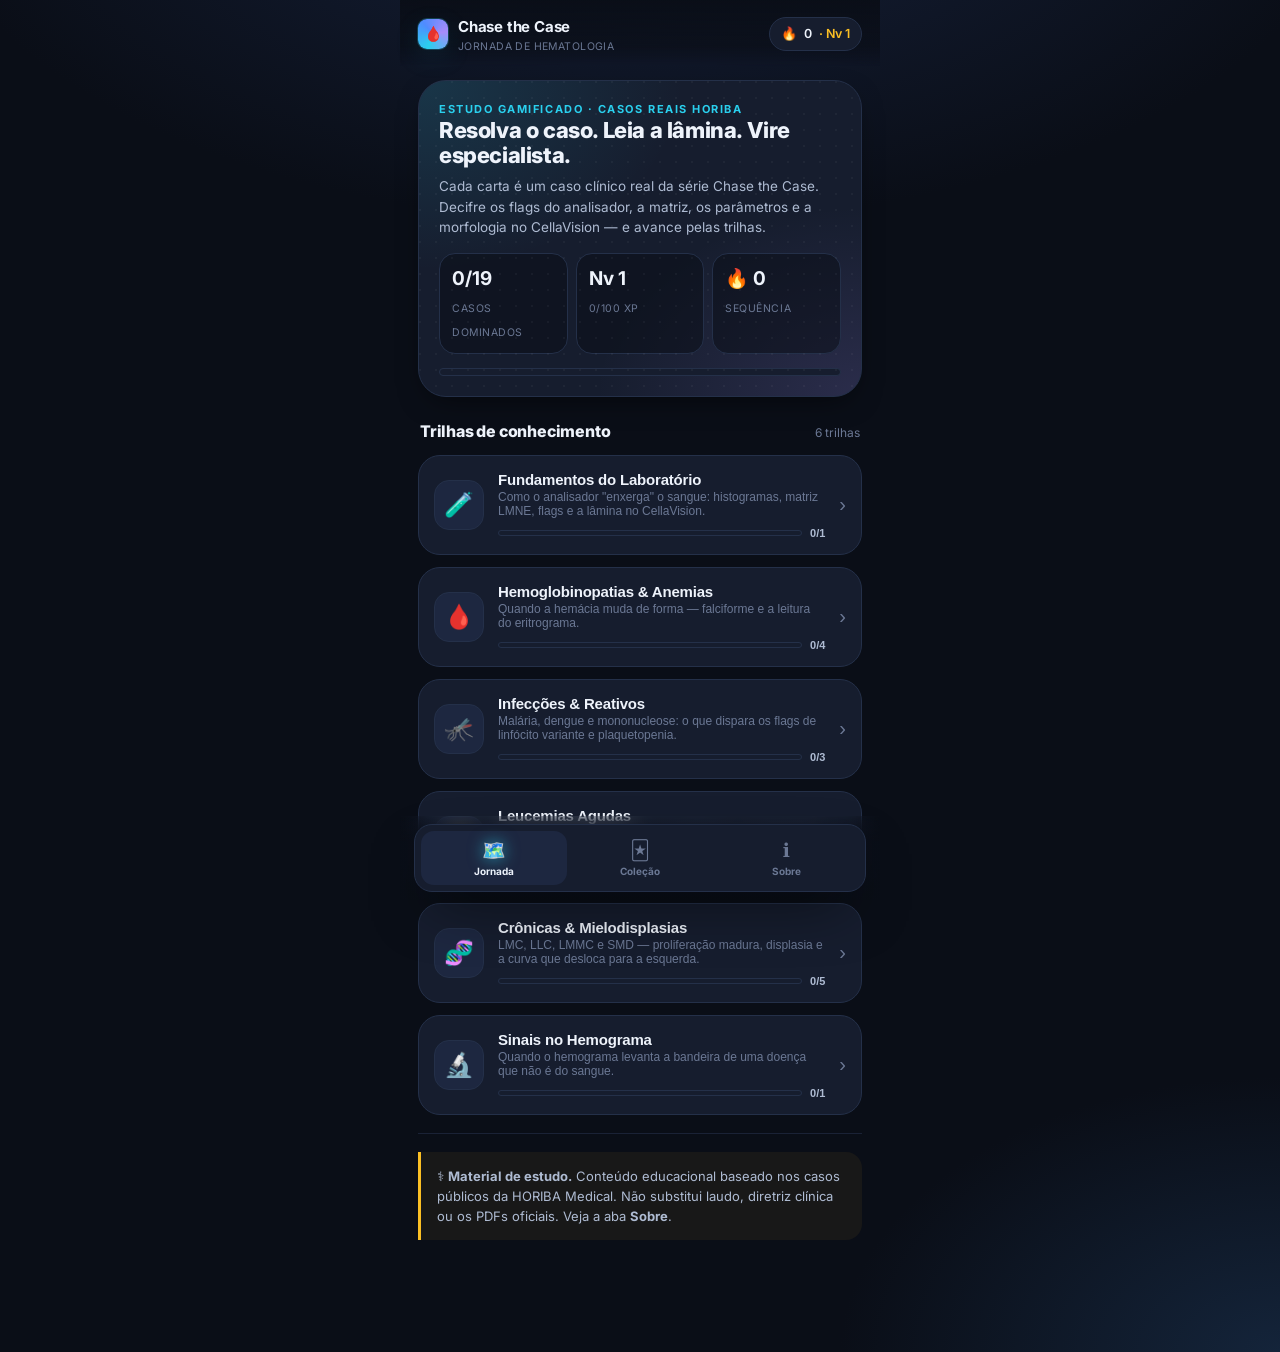
==== chase-the-case/chase-the-case-app.html @ 8d8955c8 "Add single-file standalone build (chase-the-case-app.html) One self-contained HTML with CSS + data +" ====
<!doctype html>
<html lang="pt-BR">
<head>
<meta charset="utf-8">
<meta name="viewport" content="width=device-width, initial-scale=1, viewport-fit=cover, maximum-scale=1">
<meta name="theme-color" content="#0a0e17">
<meta name="description" content="Chase the Case — jornada gamificada de hematologia (HORIBA Yumizen + CellaVision). Arquivo único, abre offline.">
<meta name="apple-mobile-web-app-capable" content="yes">
<meta name="apple-mobile-web-app-status-bar-style" content="black-translucent">
<title>Chase the Case · Jornada de Hematologia</title>
<link rel="preconnect" href="https://fonts.googleapis.com">
<link rel="preconnect" href="https://fonts.gstatic.com" crossorigin>
<link href="https://fonts.googleapis.com/css2?family=Inter:wght@400;500;600;700;800;900&display=swap" rel="stylesheet">
<style>
/* =============================================================================
   Chase the Case — Jornada de Hematologia
   Mobile-first, self-contained. Original theme (não usa ativos de marca HORIBA).
   ============================================================================= */

:root {
  /* base — clinical dark */
  --bg:        #0a0e17;
  --bg-soft:   #111726;
  --surface:   #161d2e;
  --surface-2: #1d2740;
  --line:      #243049;
  --line-soft: #1a2236;

  --txt:       #eef3fb;
  --txt-dim:   #aebbd2;
  --txt-mute:  #6b7894;

  /* accents */
  --accent:    #2ad0ee;   /* cyan diagnóstico */
  --accent-2:  #4f8cff;   /* azul */
  --gold:      #fbbf24;
  --good:      #34d399;
  --bad:       #f43f5e;
  --violet:    #a78bfa;

  --r-sm: 10px;
  --r:    16px;
  --r-lg: 22px;
  --r-xl: 28px;

  --shadow:   0 10px 30px -12px rgba(0,0,0,.7);
  --shadow-lg: 0 24px 60px -20px rgba(0,0,0,.8);
  --glow:     0 0 0 1px rgba(42,208,238,.25), 0 8px 30px -8px rgba(42,208,238,.35);

  --ff: "Inter", system-ui, -apple-system, "Segoe UI", Roboto, sans-serif;
  --maxw: 480px;
  --safe-b: env(safe-area-inset-bottom, 0px);
}

* { box-sizing: border-box; margin: 0; padding: 0; -webkit-tap-highlight-color: transparent; }
html { -webkit-text-size-adjust: 100%; }

body {
  font-family: var(--ff);
  background:
    radial-gradient(1200px 600px at 50% -10%, #16213b 0%, transparent 60%),
    radial-gradient(800px 500px at 100% 100%, #14243a 0%, transparent 55%),
    var(--bg);
  color: var(--txt);
  min-height: 100vh;
  line-height: 1.5;
  overflow-x: hidden;
}

/* App frame ----------------------------------------------------------------- */
#app {
  max-width: var(--maxw);
  margin: 0 auto;
  min-height: 100vh;
  position: relative;
  padding-bottom: calc(92px + var(--safe-b));
}

/* Top bar ------------------------------------------------------------------- */
.topbar {
  position: sticky; top: 0; z-index: 40;
  display: flex; align-items: center; gap: 12px;
  padding: 14px 18px 12px;
  background: linear-gradient(180deg, rgba(10,14,23,.95), rgba(10,14,23,.7) 70%, transparent);
  backdrop-filter: blur(10px);
}
.brand { display: flex; align-items: center; gap: 10px; flex: 1; min-width: 0; }
.brand .dot {
  width: 30px; height: 30px; border-radius: 9px; flex: none;
  background: conic-gradient(from 200deg, var(--accent), var(--accent-2), var(--violet), var(--accent));
  box-shadow: var(--glow);
  display: grid; place-items: center; font-size: 15px;
}
.brand b { font-size: 15px; letter-spacing: -.2px; }
.brand small { display: block; font-size: 10.5px; color: var(--txt-mute); letter-spacing: .04em; text-transform: uppercase; }

.xp-chip {
  display: flex; align-items: center; gap: 7px;
  background: var(--surface); border: 1px solid var(--line);
  padding: 6px 11px; border-radius: 999px; font-size: 12.5px; font-weight: 600;
}
.xp-chip .lv { color: var(--gold); }
.xp-chip .flame { font-size: 13px; }

/* Generic ------------------------------------------------------------------- */
.screen { padding: 6px 18px 8px; animation: fade .35s ease both; }
@keyframes fade { from { opacity: 0; transform: translateY(8px); } to { opacity: 1; transform: none; } }

.eyebrow { font-size: 11px; letter-spacing: .14em; text-transform: uppercase; color: var(--accent); font-weight: 700; }
.h1 { font-size: 25px; font-weight: 800; letter-spacing: -.5px; margin: 4px 0 6px; line-height: 1.12; }
.lead { color: var(--txt-dim); font-size: 14px; }

.pill { display: inline-flex; align-items: center; gap: 6px; font-size: 11px; font-weight: 700;
  padding: 4px 9px; border-radius: 999px; background: var(--surface-2); border: 1px solid var(--line); color: var(--txt-dim); }

/* Progress bar -------------------------------------------------------------- */
.xpbar { height: 8px; border-radius: 999px; background: var(--surface); overflow: hidden; border: 1px solid var(--line); }
.xpbar > i { display: block; height: 100%; border-radius: 999px;
  background: linear-gradient(90deg, var(--accent), var(--accent-2)); transition: width .6s cubic-bezier(.22,1,.36,1); }

/* Hero (home) --------------------------------------------------------------- */
.hero {
  margin: 8px 0 18px; padding: 20px; border-radius: var(--r-xl);
  background:
    radial-gradient(120% 120% at 0% 0%, rgba(42,208,238,.14), transparent 50%),
    radial-gradient(120% 120% at 100% 100%, rgba(167,139,250,.14), transparent 50%),
    var(--surface);
  border: 1px solid var(--line); box-shadow: var(--shadow);
  position: relative; overflow: hidden;
}
.hero::after { content:""; position:absolute; inset:0;
  background-image: radial-gradient(circle at 1px 1px, rgba(255,255,255,.04) 1px, transparent 0);
  background-size: 16px 16px; pointer-events:none; }
.hero h2 { font-size: 22px; font-weight: 800; letter-spacing: -.4px; line-height: 1.15; }
.hero p { color: var(--txt-dim); font-size: 13.5px; margin-top: 8px; }
.hero .stats { display: flex; gap: 8px; margin-top: 16px; }
.hero .stat { flex: 1; background: rgba(8,12,20,.5); border: 1px solid var(--line); border-radius: var(--r); padding: 11px 12px; }
.hero .stat b { font-size: 19px; display: block; }
.hero .stat span { font-size: 10.5px; color: var(--txt-mute); text-transform: uppercase; letter-spacing: .05em; }

/* Section heading ----------------------------------------------------------- */
.sec-head { display: flex; align-items: baseline; justify-content: space-between; margin: 22px 2px 12px; }
.sec-head h3 { font-size: 16px; font-weight: 800; letter-spacing: -.2px; }
.sec-head span { font-size: 12px; color: var(--txt-mute); }

/* Track cards (journey) ----------------------------------------------------- */
.track {
  display: flex; align-items: center; gap: 14px; width: 100%; text-align: left;
  background: var(--surface); border: 1px solid var(--line); border-radius: var(--r-lg);
  padding: 15px; margin-bottom: 12px; cursor: pointer; color: inherit;
  transition: transform .15s ease, border-color .2s ease, box-shadow .2s ease;
}
.track:active { transform: scale(.985); }
.track .ico { width: 50px; height: 50px; flex: none; border-radius: 15px; display: grid; place-items: center;
  font-size: 24px; background: var(--surface-2); border: 1px solid var(--line); }
.track .meta { flex: 1; min-width: 0; }
.track .meta b { font-size: 15px; display: block; letter-spacing: -.2px; }
.track .meta p { font-size: 12px; color: var(--txt-mute); margin-top: 2px;
  display: -webkit-box; -webkit-line-clamp: 2; -webkit-box-orient: vertical; overflow: hidden; }
.track .prog { display: flex; align-items: center; gap: 8px; margin-top: 9px; }
.track .prog .xpbar { flex: 1; height: 6px; }
.track .prog small { font-size: 11px; color: var(--txt-dim); font-weight: 700; white-space: nowrap; }
.track .chev { color: var(--txt-mute); font-size: 20px; flex: none; }

/* Case list inside track ---------------------------------------------------- */
.case-card {
  position: relative; width: 100%; text-align: left; color: inherit; cursor: pointer;
  background: linear-gradient(180deg, var(--surface), var(--bg-soft));
  border: 1px solid var(--line); border-radius: var(--r-lg);
  padding: 16px 16px 15px; margin-bottom: 13px; overflow: hidden;
  transition: transform .15s ease, box-shadow .2s ease, border-color .2s;
}
.case-card:active { transform: scale(.985); }
.case-card .ribbon { position: absolute; top: 0; right: 0; height: 100%; width: 5px; }
.case-card .row1 { display: flex; align-items: center; gap: 10px; }
.case-card .num { font-size: 11px; font-weight: 800; letter-spacing: .08em; color: var(--accent);
  background: rgba(42,208,238,.1); border: 1px solid rgba(42,208,238,.25); padding: 3px 8px; border-radius: 7px; }
.case-card h4 { font-size: 17px; font-weight: 800; letter-spacing: -.3px; margin: 10px 0 4px; line-height: 1.2; }
.case-card .ctx { font-size: 12.5px; color: var(--txt-dim);
  display: -webkit-box; -webkit-line-clamp: 2; -webkit-box-orient: vertical; overflow: hidden; }
.case-card .tags { display: flex; flex-wrap: wrap; gap: 6px; margin-top: 12px; }
.tag-eq { font-size: 10.5px; font-weight: 600; color: var(--txt-dim);
  background: var(--surface-2); border: 1px solid var(--line); padding: 3px 8px; border-radius: 6px; }
.status-dot { margin-left: auto; font-size: 11px; font-weight: 800; padding: 4px 9px; border-radius: 999px; }
.status-dot.done { color: var(--good); background: rgba(52,211,153,.12); border: 1px solid rgba(52,211,153,.3); }
.status-dot.new  { color: var(--gold); background: rgba(251,191,36,.1); border: 1px solid rgba(251,191,36,.28); }
.diff { display: inline-flex; gap: 2px; }
.diff i { width: 6px; height: 6px; border-radius: 999px; background: var(--line); }
.diff i.on { background: var(--gold); }

/* Case study screen --------------------------------------------------------- */
.cs-hero { border-radius: var(--r-xl); padding: 20px; margin: 6px 0 16px;
  background: radial-gradient(120% 120% at 0 0, rgba(42,208,238,.16), transparent 55%), var(--surface);
  border: 1px solid var(--line); box-shadow: var(--shadow); }
.cs-hero .num { font-size: 11px; font-weight: 800; letter-spacing: .1em; color: var(--accent); }
.cs-hero h2 { font-size: 24px; font-weight: 800; letter-spacing: -.5px; margin: 6px 0 10px; line-height: 1.12; }
.cs-hero .ctx { font-size: 14px; color: var(--txt-dim); }

.block { background: var(--surface); border: 1px solid var(--line); border-radius: var(--r-lg);
  padding: 16px; margin-bottom: 13px; }
.block > .bt { display: flex; align-items: center; gap: 9px; font-size: 13px; font-weight: 800;
  letter-spacing: .02em; margin-bottom: 12px; }
.block > .bt .bi { width: 26px; height: 26px; border-radius: 8px; display: grid; place-items: center;
  background: var(--surface-2); border: 1px solid var(--line); font-size: 14px; }

/* asset placeholder slot (drop official HORIBA image here) */
.asset-slot { border: 1.5px dashed var(--line); border-radius: var(--r); padding: 18px 14px;
  text-align: center; color: var(--txt-mute); font-size: 11.5px; background: rgba(8,12,20,.4); }
.asset-slot.has-img { border-style: solid; padding: 0; overflow: hidden; }
.asset-slot img { width: 100%; display: block; }
.asset-slot .ph-ic { font-size: 22px; display: block; margin-bottom: 6px; opacity: .6; }

/* param table */
.params { display: flex; flex-direction: column; gap: 9px; }
.param { display: flex; align-items: center; gap: 11px; }
.param .nm { font-size: 13px; font-weight: 700; width: 96px; flex: none; }
.param .tr { width: 26px; height: 26px; border-radius: 7px; display: grid; place-items: center; font-size: 14px; font-weight: 800; flex: none; }
.param .tr.up { color: var(--bad); background: rgba(244,63,94,.12); }
.param .tr.down { color: var(--accent); background: rgba(42,208,238,.12); }
.param .tr.flat { color: var(--txt-mute); background: var(--surface-2); }
.param .note { font-size: 12px; color: var(--txt-dim); }

/* flags / chips list */
.chips { display: flex; flex-wrap: wrap; gap: 8px; }
.flag-chip { font-size: 12px; font-weight: 700; color: var(--gold);
  background: rgba(251,191,36,.1); border: 1px solid rgba(251,191,36,.28); padding: 6px 11px; border-radius: 9px; }
.morph-li { display: flex; gap: 10px; padding: 9px 0; border-bottom: 1px solid var(--line-soft); font-size: 13.5px; color: var(--txt-dim); }
.morph-li:last-child { border-bottom: 0; }
.morph-li::before { content: "🔬"; flex: none; }

.learn { font-size: 14px; line-height: 1.6; color: var(--txt); }
.learn-box { background: linear-gradient(180deg, rgba(79,140,255,.08), transparent); border-color: rgba(79,140,255,.3); }

/* Buttons ------------------------------------------------------------------- */
.btn { display: flex; align-items: center; justify-content: center; gap: 9px; width: 100%;
  border: none; cursor: pointer; font-family: inherit; font-weight: 800; font-size: 15px;
  padding: 16px; border-radius: var(--r); color: #04121a;
  background: linear-gradient(180deg, var(--accent), #19b4d4);
  box-shadow: 0 10px 26px -10px rgba(42,208,238,.6); transition: transform .12s ease, filter .2s; }
.btn:active { transform: scale(.98); }
.btn.ghost { background: var(--surface); color: var(--txt); border: 1px solid var(--line); box-shadow: none; }
.btn.lg { font-size: 16px; padding: 17px; }
.btn[disabled] { opacity: .45; pointer-events: none; }

.backlink { display: inline-flex; align-items: center; gap: 7px; color: var(--txt-dim);
  font-size: 13px; font-weight: 600; padding: 8px 0; cursor: pointer; background: none; border: none; font-family: inherit; }

/* Quiz ---------------------------------------------------------------------- */
.quiz-top { display: flex; align-items: center; gap: 10px; margin: 4px 0 18px; }
.quiz-top .xpbar { flex: 1; }
.quiz-top small { font-size: 12px; font-weight: 700; color: var(--txt-dim); white-space: nowrap; }
.q-card { background: var(--surface); border: 1px solid var(--line); border-radius: var(--r-xl);
  padding: 22px 18px; box-shadow: var(--shadow); }
.q-card .qn { font-size: 11px; font-weight: 800; letter-spacing: .12em; text-transform: uppercase; color: var(--accent); }
.q-card .qq { font-size: 19px; font-weight: 800; letter-spacing: -.3px; line-height: 1.3; margin: 8px 0 20px; }
.opt { display: flex; align-items: center; gap: 12px; width: 100%; text-align: left; cursor: pointer;
  font-family: inherit; font-size: 14.5px; font-weight: 600; color: var(--txt);
  background: var(--bg-soft); border: 1.5px solid var(--line); border-radius: var(--r);
  padding: 15px 15px; margin-bottom: 11px; transition: border-color .15s, background .15s, transform .1s; }
.opt:active { transform: scale(.99); }
.opt .key { width: 26px; height: 26px; border-radius: 8px; flex: none; display: grid; place-items: center;
  font-size: 13px; font-weight: 800; background: var(--surface-2); border: 1px solid var(--line); }
.opt.correct { border-color: var(--good); background: rgba(52,211,153,.1); }
.opt.correct .key { background: var(--good); color: #04121a; border-color: var(--good); }
.opt.wrong { border-color: var(--bad); background: rgba(244,63,94,.1); }
.opt.wrong .key { background: var(--bad); color: #fff; border-color: var(--bad); }
.opt[disabled] { cursor: default; }

.explain { margin-top: 4px; border-radius: var(--r); padding: 15px; font-size: 13.5px; line-height: 1.55;
  background: var(--surface-2); border: 1px solid var(--line); animation: fade .3s ease both; }
.explain b { color: var(--accent); }
.explain.ok b { color: var(--good); }
.explain.no b { color: var(--bad); }

/* Result -------------------------------------------------------------------- */
.result { text-align: center; padding: 30px 18px; }
.result .badge { width: 110px; height: 110px; margin: 6px auto 18px; border-radius: 50%;
  display: grid; place-items: center; font-size: 52px; position: relative;
  background: radial-gradient(circle at 50% 35%, rgba(42,208,238,.3), var(--surface)); border: 1px solid var(--line);
  box-shadow: var(--glow); }
.result h2 { font-size: 26px; font-weight: 800; letter-spacing: -.5px; }
.result .sub { color: var(--txt-dim); font-size: 14px; margin-top: 6px; }
.result .score { font-size: 46px; font-weight: 800; margin: 18px 0 4px;
  background: linear-gradient(90deg, var(--accent), var(--violet)); -webkit-background-clip: text; background-clip: text; color: transparent; }
.result .rewards { display: flex; gap: 10px; margin: 22px 0; }
.result .reward { flex: 1; background: var(--surface); border: 1px solid var(--line); border-radius: var(--r); padding: 14px 10px; }
.result .reward b { display: block; font-size: 20px; color: var(--gold); }
.result .reward span { font-size: 11px; color: var(--txt-mute); }

/* Bottom nav ---------------------------------------------------------------- */
.tabbar { position: fixed; left: 50%; transform: translateX(-50%); bottom: 0; z-index: 50;
  width: 100%; max-width: var(--maxw);
  display: flex; padding: 8px 14px calc(8px + var(--safe-b));
  background: linear-gradient(180deg, transparent, rgba(10,14,23,.92) 30%);
  backdrop-filter: blur(12px); }
.tabbar .inner { display: flex; flex: 1; background: var(--surface); border: 1px solid var(--line);
  border-radius: 18px; padding: 6px; box-shadow: var(--shadow-lg); }
.tab { flex: 1; display: flex; flex-direction: column; align-items: center; gap: 3px; cursor: pointer;
  background: none; border: none; font-family: inherit; color: var(--txt-mute); padding: 8px 4px; border-radius: 13px;
  font-size: 10px; font-weight: 700; transition: color .15s, background .15s; }
.tab .ti { font-size: 19px; }
.tab.active { color: var(--txt); background: var(--surface-2); }
.tab.active .ti { filter: drop-shadow(0 0 8px rgba(42,208,238,.6)); }

/* About / sources ----------------------------------------------------------- */
.note-card { border-left: 3px solid var(--gold); background: rgba(251,191,36,.06);
  padding: 14px 16px; border-radius: 0 var(--r) var(--r) 0; font-size: 13px; color: var(--txt-dim); line-height: 1.55; margin-bottom: 12px; }
.src-li { display: block; padding: 12px 14px; background: var(--surface); border: 1px solid var(--line);
  border-radius: var(--r); margin-bottom: 9px; color: var(--txt); text-decoration: none; font-size: 13px; }
.src-li b { color: var(--accent); }
.src-li small { display: block; color: var(--txt-mute); font-size: 11px; margin-top: 3px; word-break: break-all; }

/* deck / collection grid ---------------------------------------------------- */
.deck-grid { display: grid; grid-template-columns: repeat(2, 1fr); gap: 11px; }
.mini { aspect-ratio: 3/4; border-radius: var(--r); padding: 13px; display: flex; flex-direction: column;
  border: 1px solid var(--line); background: linear-gradient(180deg, var(--surface), var(--bg-soft)); cursor: pointer;
  position: relative; overflow: hidden; transition: transform .15s; }
.mini:active { transform: scale(.97); }
.mini.locked { opacity: .5; }
.mini .num { font-size: 10px; font-weight: 800; color: var(--accent); letter-spacing: .08em; }
.mini h5 { font-size: 13px; font-weight: 800; margin-top: auto; line-height: 1.2; letter-spacing: -.2px; }
.mini .emoji { font-size: 26px; }
.mini .seal { position: absolute; top: 10px; right: 10px; font-size: 14px; }

.empty { text-align: center; color: var(--txt-mute); padding: 40px 20px; font-size: 13px; }

hr.sep { border: none; border-top: 1px solid var(--line-soft); margin: 18px 0; }

/* toast */
#toast { position: fixed; left: 50%; bottom: calc(96px + var(--safe-b)); transform: translateX(-50%) translateY(20px);
  background: var(--surface-2); border: 1px solid var(--line); color: var(--txt); font-size: 13px; font-weight: 700;
  padding: 11px 18px; border-radius: 999px; box-shadow: var(--shadow-lg); opacity: 0; pointer-events: none;
  transition: all .3s cubic-bezier(.22,1,.36,1); z-index: 80; max-width: 90%; }
#toast.show { opacity: 1; transform: translateX(-50%) translateY(0); }

@media (prefers-reduced-motion: reduce) {
  *, *::before, *::after { animation-duration: .001ms !important; transition-duration: .001ms !important; }
}

</style>
</head>
<body>
<main id="app"><div id="app-root"></div></main>
<div id="toast"></div>
<script>
/* =============================================================================
   cases.js — Conteúdo educacional do "Chase the Case Game"

   IMPORTANTE — PROVENIÊNCIA DO CONTEÚDO
   -------------------------------------
   • O índice de casos (número + patologia + equipamento) é REAL e verificado a
     partir das publicações públicas da HORIBA Medical ("Chase the Case").
   • O conteúdo de ensino (morfologia, flags, parâmetros, achados de lâmina) é
     uma SÍNTESE EDUCACIONAL ORIGINAL baseada em hematologia laboratorial
     consolidada, alinhada à patologia de cada caso real.
   • NÃO reproduzimos os números exatos de paciente, as imagens de histograma/
     matriz, nem as fotos de lâmina dos PDFs oficiais (material protegido).
     Cada caso tem `assets` vazios e campos `realData:false` — preencha com os
     ativos oficiais da HORIBA (ver CONTENT-SOURCES.md).
   • Os valores de CBC mostrados como "padrão típico" são FAIXAS DIDÁTICAS da
     literatura, marcados como tal — não são o laudo do paciente real.
   ============================================================================= */

window.CHASE_TRACKS = [
  {
    id: 'fundamentos',
    nome: 'Fundamentos do Laboratório',
    emoji: '🧪',
    cor: '#22d3ee',
    descricao: 'Como o analisador "enxerga" o sangue: histogramas, matriz LMNE, flags e a lâmina no CellaVision.',
  },
  {
    id: 'hemoglobinopatias',
    nome: 'Hemoglobinopatias & Anemias',
    emoji: '🩸',
    cor: '#f43f5e',
    descricao: 'Quando a hemácia muda de forma — falciforme e a leitura do eritrograma.',
  },
  {
    id: 'infeccoes',
    nome: 'Infecções & Reativos',
    emoji: '🦟',
    cor: '#34d399',
    descricao: 'Malária, dengue e mononucleose: o que dispara os flags de linfócito variante e plaquetopenia.',
  },
  {
    id: 'leucemias-agudas',
    nome: 'Leucemias Agudas',
    emoji: '⚡',
    cor: '#a78bfa',
    descricao: 'Blastos na matriz: LLA, LMA, monoblástica e a promielocítica que é uma emergência.',
  },
  {
    id: 'cronicas-mieloides',
    nome: 'Crônicas & Mielodisplasias',
    emoji: '🧬',
    cor: '#fbbf24',
    descricao: 'LMC, LLC, LMMC e SMD — proliferação madura, displasia e a curva que desloca para a esquerda.',
  },
  {
    id: 'solidos',
    nome: 'Sinais no Hemograma',
    emoji: '🔬',
    cor: '#60a5fa',
    descricao: 'Quando o hemograma levanta a bandeira de uma doença que não é do sangue.',
  },
];

/* Equipamentos reais citados pela HORIBA na série */
window.CHASE_EQUIPAMENTOS = {
  'Yumizen H2500': 'Analisador hematológico de alto volume (5-diff) — matriz LMNE, flags e contagem de reticulócitos.',
  'Yumizen H550':  'Analisador 5-diff de bancada para rotina de média demanda.',
  'Yumizen H500':  'Analisador 5-diff compacto para laboratórios de menor volume.',
  'CellaVision DC-1': 'Sistema de morfologia celular digital: localiza, fotografa e pré-classifica as células da lâmina.',
};

/*
  Modelo de um caso:
  {
    id, numero, patologia, track, dificuldade(1-3),
    realData: false,                 // vire true ao inserir o laudo oficial
    equipamento: [...],
    contexto: 'sinopse clínica (genérica/didática)',
    pistas: [ 'o que o analisador sinalizou — conceitual' ],
    parametros: [ {nome, tendencia:'↑|↓|→', nota} ],  // padrão típico didático
    flags: [ 'Blast?', 'NRBC', ... ],
    histograma: 'o que esperar na curva/matriz',
    cellavision: [ 'achados de lâmina esperados' ],
    aprendizado: 'parágrafo-chave',
    quiz: [ {p, opcoes:[...], correta:idx, explica} ],
    assets: { matriz:'', histograma:'', lamina:'' },  // caminhos p/ ativos oficiais
    fonte: 'URL pública HORIBA'
  }
*/
window.CHASE_CASES = [

  /* ---------------------------------------------------------------- FUNDAMENTOS */
  {
    id: 'f-matriz', numero: '00', patologia: 'A Matriz LMNE', track: 'fundamentos', dificuldade: 1,
    realData: true, equipamento: ['Yumizen H2500'],
    contexto: 'Antes de caçar um caso, é preciso ler o mapa. O 5-diff separa os leucócitos em uma matriz por tamanho e estrutura.',
    pistas: ['Cada nuvem de pontos é uma população: Linfócitos, Monócitos, Neutrófilos, Eosinófilos.', 'Pontos fora das nuvens = a máquina levanta um flag.'],
    parametros: [
      {nome: 'WBC', tendencia: '→', nota: 'contagem global de leucócitos'},
      {nome: 'NEU/LYM/MONO/EOS/BASO', tendencia: '→', nota: 'as 5 populações do differential'},
    ],
    flags: ['Blast?', 'Atypical Lympho?', 'Left shift', 'NRBC', 'Imm Granulocytes'],
    histograma: 'No 5-diff, a matriz LMNE posiciona cada população em uma região esperada. Células anormais (blastos, linfócitos variantes) caem em zonas "proibidas" e disparam flags.',
    cellavision: ['Quando o flag acende, a lâmina vai ao CellaVision para confirmar a morfologia célula a célula.'],
    aprendizado: 'O analisador não dá diagnóstico — ele dá um padrão e um alarme. O flag é um convite para olhar a lâmina. Caçar o caso = juntar matriz + flag + morfologia + clínica.',
    quiz: [
      {p: 'O que um "flag" do analisador realmente significa?', opcoes: ['Diagnóstico fechado', 'Um alerta para revisar a lâmina', 'Erro do equipamento', 'Amostra coagulada sempre'], correta: 1, explica: 'O flag sinaliza uma população atípica ou fora da região esperada — é um convite para a revisão morfológica, não um diagnóstico.'},
      {p: 'A matriz LMNE separa os leucócitos principalmente por:', opcoes: ['Cor da rolha do tubo', 'Tamanho e complexidade/estrutura', 'Ordem de chegada', 'Peso do paciente'], correta: 1, explica: 'O 5-diff posiciona cada população por características físicas (tamanho, granularidade/estrutura), formando as nuvens da matriz.'},
    ],
    assets: { matriz: '', histograma: '', lamina: '' },
    fonte: 'https://www.horiba.com/int/healthcare/chase-the-case/',
  },

  /* ---------------------------------------------------------- HEMOGLOBINOPATIAS */
  {
    id: 'c3', numero: '03', patologia: 'Anemia Falciforme', track: 'hemoglobinopatias', dificuldade: 2,
    realData: false, equipamento: ['Yumizen H2500', 'CellaVision DC-1'],
    contexto: 'Anemia hemolítica crônica por hemoglobina S. A hemácia desoxigenada polimeriza e assume a forma de foice.',
    pistas: ['Anemia com sinais de hemólise e regeneração medular.', 'O eritrograma e a lâmina contam histórias diferentes — por isso a revisão importa.'],
    parametros: [
      {nome: 'Hb', tendencia: '↓', nota: 'anemia, frequentemente moderada a grave'},
      {nome: 'Reticulócitos', tendencia: '↑', nota: 'resposta regenerativa à hemólise'},
      {nome: 'RDW', tendencia: '↑', nota: 'anisocitose'},
    ],
    flags: ['RBC abnormal distribution', 'Anisocytosis', 'NRBC'],
    histograma: 'Histograma de hemácias alargado/bimodal pela presença de drepanócitos, células-alvo e, em crises, eritroblastos (NRBC).',
    cellavision: ['Drepanócitos (células em foice)', 'Células-alvo (codócitos)', 'Corpúsculos de Howell-Jolly (asplenia funcional)', 'Policromasia'],
    aprendizado: 'A foice é o sinal patognomônico, mas o conjunto — alvo + Howell-Jolly + policromasia + reticulocitose — confirma hemólise crônica com hipoesplenismo. O analisador anuncia "tem algo errado nas hemácias"; o CellaVision nomeia a forma.',
    quiz: [
      {p: 'Qual achado de lâmina é o mais característico da anemia falciforme?', opcoes: ['Drepanócito (hemácia em foice)', 'Linfócito atípico', 'Blasto', 'Plaqueta gigante'], correta: 0, explica: 'O drepanócito é a marca morfológica — resultado da polimerização da HbS na desoxigenação.'},
      {p: 'Corpúsculos de Howell-Jolly na falciforme indicam principalmente:', opcoes: ['Deficiência de ferro', 'Hipoesplenismo / asplenia funcional', 'Infecção viral', 'Leucemia'], correta: 1, explica: 'Os infartos esplênicos repetidos levam à asplenia funcional; sem o baço filtrando, restos nucleares (Howell-Jolly) sobram nas hemácias.'},
      {p: 'Por que os reticulócitos sobem na falciforme?', opcoes: ['A medula desliga', 'Resposta regenerativa à hemólise crônica', 'Desidratação', 'Erro de calibração'], correta: 1, explica: 'A destruição acelerada de hemácias estimula a medula a liberar reticulócitos — sinal de hemólise compensada.'},
    ],
    assets: { matriz: '', histograma: '', lamina: '' },
    fonte: 'https://www.horiba.com/int/healthcare/chase-the-case/chase-the-case-3-sickle-cell-anemia/',
  },
  {
    id: 'c19', numero: '19', patologia: 'Anemia Falciforme (crise)', track: 'hemoglobinopatias', dificuldade: 2,
    realData: false, equipamento: ['Yumizen H2500', 'CellaVision DC-1'],
    contexto: 'Homem jovem com falcização — a HORIBA mostra como o H2500 acompanha a crise vaso-oclusiva e hemolítica.',
    pistas: ['Em crise, a regeneração medular pode jogar eritroblastos para a circulação.', 'Watch a contagem de leucócitos: o NRBC pode "inflar" a contagem se não for corrigido.'],
    parametros: [
      {nome: 'Hb', tendencia: '↓', nota: 'piora na crise'},
      {nome: 'NRBC', tendencia: '↑', nota: 'eritroblastos circulantes'},
      {nome: 'WBC', tendencia: '↑', nota: 'leucocitose reativa / por estresse'},
    ],
    flags: ['NRBC', 'WBC abnormal', 'Anisocytosis'],
    histograma: 'A presença de NRBC exige correção da contagem de leucócitos — o analisador sinaliza e separa os eritroblastos da nuvem de linfócitos.',
    cellavision: ['Drepanócitos', 'Eritroblastos (NRBC)', 'Policromasia intensa'],
    aprendizado: 'Eritroblastos circulantes (NRBC) são contados como falsos leucócitos por contadores antigos. O 5-diff moderno detecta e corrige — entender o flag NRBC evita superestimar a leucometria numa crise.',
    quiz: [
      {p: 'Por que o flag NRBC importa para a contagem de leucócitos?', opcoes: ['Não importa', 'Eritroblastos podem ser contados como leucócitos, exigindo correção', 'Diminui as plaquetas', 'Aumenta a Hb falsamente'], correta: 1, explica: 'NRBC (hemácias nucleadas) têm tamanho próximo ao de linfócitos; sem correção, inflam a leucometria. O analisador sinaliza para corrigir.'},
      {p: 'NRBC na circulação geralmente reflete:', opcoes: ['Medula preguiçosa', 'Estímulo regenerativo/estresse medular intenso', 'Hidratação excessiva', 'Hemoglobina normal'], correta: 1, explica: 'Eritroblastos saem para o sangue quando a medula é fortemente estimulada (hemólise, hipóxia, crise) — sinal de regeneração ativa.'},
    ],
    assets: { matriz: '', histograma: '', lamina: '' },
    fonte: 'https://www.horiba.com/int/healthcare/chase-the-case/chase-the-case-19-sickle-cell-anemia/',
  },
  {
    id: 'c32', numero: '32', patologia: 'Anemia Falciforme (adolescente)', track: 'hemoglobinopatias', dificuldade: 2,
    realData: false, equipamento: ['Yumizen H2500', 'CellaVision DC-1'],
    contexto: 'Adolescente internado com anemia hemolítica e doença falciforme — o foco é o monitoramento laboratorial da hemólise.',
    pistas: ['A reticulocitose quantifica a resposta da medula.', 'Comparar parâmetros entre internações revela a gravidade da hemólise.'],
    parametros: [
      {nome: 'Hb', tendencia: '↓', nota: 'anemia'},
      {nome: 'Reticulócitos', tendencia: '↑', nota: 'hemólise compensada'},
      {nome: 'MCV', tendencia: '→', nota: 'normo/levemente alterado pela reticulocitose'},
    ],
    flags: ['Anisocytosis', 'RBC abnormal', 'NRBC'],
    histograma: 'A reticulocitose desvia levemente o MCV; o canal de reticulócitos do H2500 quantifica a fração imatura.',
    cellavision: ['Drepanócitos', 'Células-alvo', 'Policromasia / reticulócitos policromáticos'],
    aprendizado: 'Na falciforme, a contagem de reticulócitos é o termômetro da hemólise — queda abrupta pode indicar crise aplástica (ex.: parvovírus B19), uma virada perigosa que o hemograma denuncia antes da clínica.',
    quiz: [
      {p: 'Uma QUEDA súbita dos reticulócitos num paciente falciforme sugere:', opcoes: ['Melhora', 'Possível crise aplástica (ex.: parvovírus B19)', 'Desidratação leve', 'Erro sem importância'], correta: 1, explica: 'Se a medula para de produzir (crise aplástica), os reticulócitos despencam mesmo com anemia grave — emergência que o reticulograma flagra cedo.'},
      {p: 'O canal de reticulócitos serve para:', opcoes: ['Contar plaquetas', 'Medir a fração de hemácias jovens (resposta medular)', 'Dosar ferro', 'Avaliar coagulação'], correta: 1, explica: 'Reticulócitos são hemácias recém-liberadas; sua fração mede o quanto a medula está respondendo.'},
    ],
    assets: { matriz: '', histograma: '', lamina: '' },
    fonte: 'https://www.horiba.com/int/medical/news/news-press-release/detail/news/5/2024/sickle-cell-anemia-yumizen-hematology-clinical-cases-chase-the-case-32/',
  },
  {
    id: 'c38', numero: '38', patologia: 'Anemia Falciforme (adulto)', track: 'hemoglobinopatias', dificuldade: 1,
    realData: false, equipamento: ['Yumizen H2500', 'CellaVision DC-1'],
    contexto: 'Adulto com fadiga progressiva e dor articular leve — diagnóstico de anemia falciforme acompanhado pelo H2500.',
    pistas: ['Fadiga = anemia crônica.', 'A lâmina confirma o que o eritrograma sugere.'],
    parametros: [
      {nome: 'Hb', tendencia: '↓', nota: 'anemia crônica'},
      {nome: 'RDW', tendencia: '↑', nota: 'anisocitose'},
      {nome: 'Reticulócitos', tendencia: '↑', nota: 'compensação'},
    ],
    flags: ['Anisocytosis', 'RBC abnormal'],
    histograma: 'Curva de hemácias alargada (RDW alto) com cauda de microcitose das células-alvo.',
    cellavision: ['Drepanócitos', 'Células-alvo', 'Howell-Jolly ocasionais'],
    aprendizado: 'Mesmo em apresentação "leve", a assinatura morfológica é a mesma. O valor do fluxo HORIBA é a triagem (analisador) → confirmação (CellaVision) sem depender só do olhar manual.',
    quiz: [
      {p: 'RDW elevado indica:', opcoes: ['Hemácias todas iguais', 'Variação de tamanho das hemácias (anisocitose)', 'Plaquetas baixas', 'Leucocitose'], correta: 1, explica: 'RDW (Red cell Distribution Width) mede a heterogeneidade de tamanho — alto = anisocitose, comum na falciforme.'},
    ],
    assets: { matriz: '', histograma: '', lamina: '' },
    fonte: 'https://www.horiba.com/int/company/news/detail/news/11/2024/sickle-cell-anemia-yumizen-hematology-clinical-case-chase-the-case-38/',
  },

  /* --------------------------------------------------------------- INFECÇÕES */
  {
    id: 'c8', numero: '08', patologia: 'Malária (Plasmodium)', track: 'infeccoes', dificuldade: 3,
    realData: false, equipamento: ['Yumizen H2500', 'CellaVision DC-1'],
    contexto: 'Homem de 36 anos com febre — interpretação do hemograma na infecção por Plasmodium.',
    pistas: ['Trombocitopenia é uma das pistas mais constantes da malária.', 'Pode haver anormalidades na matriz por hemólise e parasitas intra-eritrocitários.'],
    parametros: [
      {nome: 'Plaquetas', tendencia: '↓', nota: 'trombocitopenia frequente'},
      {nome: 'Hb', tendencia: '↓', nota: 'anemia hemolítica'},
      {nome: 'WBC', tendencia: '→', nota: 'variável'},
    ],
    flags: ['PLT low', 'RBC abnormal', 'Anomalia no canal de reticulócitos/RBC'],
    histograma: 'Parasitas intra-eritrocitários podem gerar sinais atípicos nos canais de hemácia/reticulócito; trombocitopenia evidente no histograma de plaquetas.',
    cellavision: ['Formas intra-eritrocitárias (trofozoítos em anel)', 'Hemácias parasitadas', 'Policromasia'],
    aprendizado: 'O hemograma não fecha malária — mas a tríade febre + trombocitopenia + anemia em área endêmica acende o alerta. A confirmação é a gota espessa/esfregaço; o CellaVision ajuda a flagrar o parasita na lâmina fina.',
    quiz: [
      {p: 'Qual alteração do hemograma é mais consistentemente associada à malária?', opcoes: ['Trombocitose', 'Trombocitopenia', 'Eosinofilia', 'Linfocitose'], correta: 1, explica: 'A trombocitopenia é um dos achados mais constantes e precoces na malária, útil como sinal de alerta.'},
      {p: 'A confirmação diagnóstica da malária no laboratório é feita por:', opcoes: ['Apenas a contagem automatizada', 'Esfregaço/gota espessa com identificação do parasita', 'Dosagem de ferro', 'RDW'], correta: 1, explica: 'O analisador levanta a suspeita; o diagnóstico definitivo exige visualizar o Plasmodium (gota espessa/esfregaço ou teste rápido/PCR).'},
    ],
    assets: { matriz: '', histograma: '', lamina: '' },
    fonte: 'https://www.horiba.com/usa/company/news/detail/news/1/2022/malaria-interpretation-clinical-cases-of-yumizen-h2500-hematology-analyzers-chase-the-case-8/',
  },
  {
    id: 'c23', numero: '23', patologia: 'Dengue', track: 'infeccoes', dificuldade: 2,
    realData: false, equipamento: ['Yumizen H2500', 'CellaVision DC-1'],
    contexto: 'Infecção viral por dengue — o hemograma é peça central na vigilância de gravidade.',
    pistas: ['A dupla clássica: trombocitopenia + hemoconcentração (hematócrito subindo).', 'Linfócitos atípicos/reativos podem aparecer e disparar flag.'],
    parametros: [
      {nome: 'Plaquetas', tendencia: '↓', nota: 'queda é sinal de alarme'},
      {nome: 'Hematócrito', tendencia: '↑', nota: 'hemoconcentração por extravasamento'},
      {nome: 'Leucócitos', tendencia: '↓', nota: 'leucopenia comum'},
    ],
    flags: ['PLT low', 'Atypical Lympho?', 'WBC low'],
    histograma: 'Trombocitopenia clara no histograma de plaquetas; linfócitos reativos podem deslocar a nuvem de linfócitos e acender "Atypical Lympho?".',
    cellavision: ['Linfócitos reativos/atípicos', 'Plaquetas reduzidas no campo', 'Possível ativação linfocitária'],
    aprendizado: 'Na dengue, o hemograma seriado é prognóstico: plaqueta caindo + hematócrito subindo = risco de extravasamento plasmático (dengue grave). O laboratório vira radar de gravidade, não só de diagnóstico.',
    quiz: [
      {p: 'Qual combinação no hemograma sinaliza ALERTA de gravidade na dengue?', opcoes: ['Plaquetas ↑ e Ht ↓', 'Plaquetas ↓ e hematócrito ↑ (hemoconcentração)', 'Eosinofilia', 'Hb ↑'], correta: 1, explica: 'Queda de plaquetas com aumento do hematócrito sugere extravasamento plasmático — marca da progressão para dengue grave.'},
      {p: 'O flag "Atypical Lympho?" na dengue corresponde a:', opcoes: ['Blastos', 'Linfócitos reativos à infecção viral', 'Neutrófilos tóxicos', 'Hemácias em foice'], correta: 1, explica: 'Infecções virais geram linfócitos reativos (grandes, citoplasma basofílico) que caem fora da nuvem normal e disparam o flag.'},
    ],
    assets: { matriz: '', histograma: '', lamina: '' },
    fonte: 'https://www.horiba.com/int/healthcare/chase-the-case/chase-the-case-23-dengue/',
  },
  {
    id: 'c46', numero: '46', patologia: 'Mononucleose Infecciosa', track: 'infeccoes', dificuldade: 2,
    realData: false, equipamento: ['Yumizen H550', 'CellaVision DC-1'],
    contexto: 'Mulher de 21 anos — quadro de mononucleose infecciosa (EBV).',
    pistas: ['Linfocitose com muitos linfócitos atípicos (células de Downey).', '"Atypical Lympho?" / "Variant Lympho?" é o flag estrela aqui.'],
    parametros: [
      {nome: 'Linfócitos', tendencia: '↑', nota: 'linfocitose'},
      {nome: 'WBC', tendencia: '↑', nota: 'às custas de linfócitos'},
      {nome: 'Atípicos', tendencia: '↑', nota: 'linfócitos reativos abundantes'},
    ],
    flags: ['Atypical Lympho?', 'Variant Lympho?'],
    histograma: 'Os linfócitos reativos são grandes e mais granulares — deslocam a nuvem linfocitária para cima/direita na matriz, invadindo a região de monócitos e disparando o flag.',
    cellavision: ['Linfócitos atípicos / reativos (Downey II)', 'Citoplasma abundante e basofílico que "abraça" hemácias vizinhas'],
    aprendizado: 'O grande truque é diferenciar linfócito REATIVO (mononucleose) de linfócito NEOPLÁSICO (leucemia/linfoma). Reativos são heterogêneos e têm contexto viral; blastos/clones são monótonos. A matriz + lâmina + clínica resolvem.',
    quiz: [
      {p: 'O achado clássico da mononucleose no sangue periférico é:', opcoes: ['Blastos monótonos', 'Linfócitos atípicos/reativos (heterogêneos)', 'Drepanócitos', 'Eosinofilia'], correta: 1, explica: 'A mononucleose por EBV cursa com linfocitose de células reativas heterogêneas — o oposto da monotonia clonal de uma leucemia.'},
      {p: 'Como o analisador costuma reagir aos linfócitos reativos?', opcoes: ['Ignora', 'Dispara "Atypical/Variant Lympho?" pois eles saem da nuvem normal', 'Conta como plaquetas', 'Apaga'], correta: 1, explica: 'Por serem maiores e mais estruturados, os reativos caem fora da região esperada de linfócitos e acionam o flag de linfócito atípico/variante.'},
    ],
    assets: { matriz: '', histograma: '', lamina: '' },
    fonte: 'https://www.horiba.com/int/company/news/detail/news/6/2025/infectious-mononucleosis-hematology-clinical-case-chase-the-case-46/',
  },

  /* ----------------------------------------------------------- LEUCEMIAS AGUDAS */
  {
    id: 'c26', numero: '26', patologia: 'Leucemia Aguda', track: 'leucemias-agudas', dificuldade: 3,
    realData: false, equipamento: ['Yumizen H2500', 'CellaVision DC-1'],
    contexto: 'Apresentação de leucemia aguda — proliferação de blastos invadindo o sangue periférico.',
    pistas: ['O flag "Blast?" é o gatilho.', 'Costuma vir com a tríade: anemia + plaquetopenia + leucócitos alterados.'],
    parametros: [
      {nome: 'Blastos', tendencia: '↑', nota: 'células imaturas circulantes'},
      {nome: 'Hb', tendencia: '↓', nota: 'falência medular'},
      {nome: 'Plaquetas', tendencia: '↓', nota: 'falência medular'},
    ],
    flags: ['Blast?', 'WBC abnormal', 'Imm cells'],
    histograma: 'Os blastos formam uma nuvem anômala na matriz, fora das regiões maduras — o "Blast?" acende e a contagem diferencial fica não confiável até a revisão.',
    cellavision: ['Blastos (alta relação núcleo/citoplasma, cromatina fina, nucléolos)', 'Hiato leucêmico (poucas formas intermediárias)'],
    aprendizado: 'A regra de ouro: hemograma com blastos + citopenias = revisão de lâmina IMEDIATA e contato clínico. O analisador não diferencia o tipo de leucemia — ele dispara o alarme; imunofenotipagem e citogenética definem o subtipo.',
    quiz: [
      {p: 'A tríade que mais sugere leucemia aguda no hemograma é:', opcoes: ['Eosinofilia + basofilia + Hb alta', 'Anemia + plaquetopenia + blastos circulantes', 'RDW baixo isolado', 'Plaquetas altas'], correta: 1, explica: 'A infiltração medular por blastos derruba hemácias e plaquetas e libera células imaturas — anemia + plaquetopenia + blastos.'},
      {p: 'O "hiato leucêmico" significa:', opcoes: ['Muitos estágios intermediários', 'Blastos e células maduras, com poucos estágios intermediários', 'Ausência de blastos', 'Excesso de plaquetas'], correta: 1, explica: 'Na leucemia aguda há um salto entre blastos e células maduras residuais, faltando as formas intermediárias — o hiato leucêmico.'},
    ],
    assets: { matriz: '', histograma: '', lamina: '' },
    fonte: 'https://www.horiba.com/usa/medical/chase-the-case/chase-the-case-26-leukemia/',
  },
  {
    id: 'c34', numero: '34', patologia: 'Leucemia Monoblástica Aguda', track: 'leucemias-agudas', dificuldade: 3,
    realData: false, equipamento: ['Yumizen H2500', 'CellaVision DC-1'],
    contexto: 'Leucemia aguda de linhagem monocítica — proliferação de monoblastos/promonócitos.',
    pistas: ['A nuvem de monócitos "explode" e fica atípica.', 'Pode haver acometimento gengival e de pele (infiltração) na clínica.'],
    parametros: [
      {nome: 'Monócitos/monoblastos', tendencia: '↑', nota: 'expansão monocítica'},
      {nome: 'Hb', tendencia: '↓', nota: 'falência medular'},
      {nome: 'Plaquetas', tendencia: '↓', nota: 'falência medular'},
    ],
    flags: ['Blast?', 'Monocytosis', 'Atypical cells'],
    histograma: 'A região de monócitos na matriz aparece expandida e deslocada; o flag de blasto/monócito anormal acende.',
    cellavision: ['Monoblastos (cromatina fina, citoplasma cinza-azulado)', 'Promonócitos com núcleo dobrado/convoluto'],
    aprendizado: 'Distinguir uma monocitose REATIVA de uma proliferação monoblástica MALIGNA é o desafio. A morfologia (núcleo convoluto, blastos) e a imunofenotipagem decidem — o analisador só aponta a região monocítica anormal.',
    quiz: [
      {p: 'Na leucemia monoblástica, qual população está expandida na matriz?', opcoes: ['Eosinófilos', 'Monócitos/monoblastos', 'Plaquetas', 'Hemácias'], correta: 1, explica: 'É uma leucemia de linhagem monocítica — a nuvem de monócitos se expande e fica atípica.'},
      {p: 'O que separa monocitose reativa de monoblástica maligna?', opcoes: ['Só a idade', 'Morfologia (blastos/promonócitos) + imunofenotipagem', 'A cor do tubo', 'O RDW'], correta: 1, explica: 'Reativa traz monócitos maduros; maligna traz monoblastos/promonócitos imaturos confirmados por imunofenotipagem.'},
    ],
    assets: { matriz: '', histograma: '', lamina: '' },
    fonte: 'https://www.horiba.com/int/healthcare/news/news-press-release/detail/news/7/2024/acute-monoblastic-leukemia-yumizen-hematology-clinical-cases-chase-the-case-34/',
  },
  {
    id: 'c39', numero: '39', patologia: 'Leucemia Mieloide Aguda (M5)', track: 'leucemias-agudas', dificuldade: 3,
    realData: false, equipamento: ['Yumizen H2500', 'CellaVision DC-1'],
    contexto: 'LMA M5 (monocítica) na classificação FAB — variante monocítica da leucemia mieloide aguda.',
    pistas: ['Componente monocítico proeminente, como na monoblástica.', 'Diferenciação fina entre M4 e M5 depende de citoquímica/imunofenótipo.'],
    parametros: [
      {nome: 'Blastos/monócitos', tendencia: '↑', nota: 'linhagem monocítica'},
      {nome: 'Hb', tendencia: '↓', nota: 'falência medular'},
      {nome: 'Plaquetas', tendencia: '↓', nota: 'falência medular'},
    ],
    flags: ['Blast?', 'Monocytosis', 'Atypical cells'],
    histograma: 'Expansão e atipia da região monocítica na matriz; flag de blasto.',
    cellavision: ['Monoblastos e promonócitos', 'Atividade de esterase inespecífica positiva (citoquímica)'],
    aprendizado: 'A classificação FAB (M0–M7) e a atual (OMS) organizam as LMAs por linhagem e maturação. O hemograma é o ponto de partida; a definição do subtipo (M5) precisa de morfologia + citoquímica + imunofenotipagem + genética.',
    quiz: [
      {p: 'LMA "M5" na classificação FAB refere-se a leucemia de qual linhagem?', opcoes: ['Linfoide', 'Monocítica', 'Eritroide', 'Megacariocítica'], correta: 1, explica: 'M5 é a LMA monocítica/monoblástica — predomínio de células da linhagem monocítica.'},
      {p: 'O hemograma sozinho define o subtipo exato de LMA?', opcoes: ['Sim, sempre', 'Não — exige citoquímica, imunofenótipo e genética', 'Só com o RDW', 'Apenas com a Hb'], correta: 1, explica: 'O analisador e a morfologia levantam a suspeita; a classificação precisa combina imunofenotipagem e citogenética/molecular.'},
    ],
    assets: { matriz: '', histograma: '', lamina: '' },
    fonte: 'https://www.horiba.com/int/company/news/detail/news/12/2024/acute-myeloid-leukemia-m5-monocytic-hematology-clinical-case-chase-the-case-39/',
  },
  {
    id: 'c55', numero: '55', patologia: 'Leucemia Promielocítica Aguda (LPA)', track: 'leucemias-agudas', dificuldade: 3,
    realData: false, equipamento: ['Yumizen H2500', 'CellaVision DC-1'],
    contexto: 'LMA M3 / promielocítica — uma EMERGÊNCIA hematológica pelo risco de coagulação intravascular disseminada (CIVD).',
    pistas: ['Promielócitos anormais hipergranulares + bastonetes de Auer (às vezes em "feixes").', 'Plaquetopenia + alterações de coagulação = sinal vermelho.'],
    parametros: [
      {nome: 'Promielócitos anormais', tendencia: '↑', nota: 'células hipergranulares'},
      {nome: 'Plaquetas', tendencia: '↓', nota: 'consumo / CIVD'},
      {nome: 'Hb', tendencia: '↓', nota: 'falência medular'},
    ],
    flags: ['Blast?', 'Atypical/Imm cells', 'PLT low'],
    histograma: 'A granularidade intensa dos promielócitos gera sinais atípicos na matriz; o flag de blasto/imaturo acende.',
    cellavision: ['Promielócitos hipergranulares', 'Bastonetes de Auer (inclusive em feixes — "faggot cells")', 'Citoplasma repleto de grânulos'],
    aprendizado: 'A LPA é a leucemia que NÃO pode esperar: o risco de CIVD e hemorragia fatal exige reconhecimento imediato e início de ATRA. Reconhecer promielócitos hipergranulares + Auer em feixes na lâmina pode salvar a vida — um caso onde a velocidade da morfologia importa de verdade.',
    quiz: [
      {p: 'Por que a leucemia promielocítica aguda é uma emergência?', opcoes: ['É indolente', 'Alto risco de CIVD e hemorragia grave', 'Não precisa de tratamento', 'Só afeta idosos'], correta: 1, explica: 'Os grânulos dos promielócitos são pró-coagulantes; a LPA cursa com CIVD e sangramento potencialmente fatal — reconhecimento e ATRA são urgentes.'},
      {p: 'Qual achado de lâmina é típico da LPA?', opcoes: ['Drepanócitos', 'Promielócitos hipergranulares com bastonetes de Auer em feixes', 'Linfócitos reativos', 'Esferócitos'], correta: 1, explica: 'As "faggot cells" (promielócitos com feixes de bastonetes de Auer) são altamente sugestivas de LPA.'},
    ],
    assets: { matriz: '', histograma: '', lamina: '' },
    fonte: 'https://www.horiba.com/int/company/news/detail/news/4/2026/acute-promyelocytic-leukemia-hematology-clinical-case-chase-the-case-55/',
  },
  {
    id: 'c50', numero: '50', patologia: 'Leucemia Linfoblástica Aguda (LLA)', track: 'leucemias-agudas', dificuldade: 3,
    realData: false, equipamento: ['Yumizen H500', 'CellaVision DC-1'],
    contexto: 'Criança de 6 anos — LLA, a leucemia mais comum da infância. Resultados apoiados pelo Yumizen H500.',
    pistas: ['Linfoblastos circulantes + citopenias.', 'Pico de incidência na infância (2–5 anos).'],
    parametros: [
      {nome: 'Linfoblastos', tendencia: '↑', nota: 'blastos de linhagem linfoide'},
      {nome: 'Hb', tendencia: '↓', nota: 'falência medular'},
      {nome: 'Plaquetas', tendencia: '↓', nota: 'falência medular'},
    ],
    flags: ['Blast?', 'Atypical Lympho?', 'WBC abnormal'],
    histograma: 'Linfoblastos caem fora da nuvem de linfócitos maduros; o analisador sinaliza blasto/linfócito atípico.',
    cellavision: ['Linfoblastos (cromatina homogênea, citoplasma escasso)', 'Pouca granulação, alta relação núcleo/citoplasma'],
    aprendizado: 'LLA é a neoplasia pediátrica mais frequente e, hoje, com altas taxas de cura. O hemograma + lâmina abrem a investigação; imunofenotipagem (B vs T) e genética estratificam o risco e guiam o tratamento.',
    quiz: [
      {p: 'A LLA é a leucemia mais comum em qual faixa etária?', opcoes: ['Idosos', 'Crianças (pico 2–5 anos)', 'Recém-nascidos só', 'Adolescentes só'], correta: 1, explica: 'A leucemia linfoblástica aguda tem pico na infância e é a neoplasia maligna mais comum em crianças.'},
      {p: 'Linfoblasto difere de linfócito reativo principalmente por ser:', opcoes: ['Maduro e heterogêneo', 'Imaturo, monótono, com alta relação núcleo/citoplasma', 'Cheio de grânulos', 'Uma plaqueta grande'], correta: 1, explica: 'O blasto é imaturo e clonal (monótono); o reativo é maduro e heterogêneo, com contexto infeccioso.'},
    ],
    assets: { matriz: '', histograma: '', lamina: '' },
    fonte: 'https://www.horiba.com/usa/company/news/detail/news/11/2025/acute-lymphoblastic-leukemia-hematology-clinical-case-chase-the-case-50/',
  },

  /* -------------------------------------------------------- CRÔNICAS & MIELODISPLASIAS */
  {
    id: 'c51', numero: '51', patologia: 'Leucemia Mieloide Crônica (LMC)', track: 'cronicas-mieloides', dificuldade: 3,
    realData: false, equipamento: ['Yumizen H2500', 'CellaVision DC-1'],
    contexto: 'LMC — doença mieloproliferativa com o cromossomo Philadelphia (BCR-ABL1).',
    pistas: ['Leucocitose acentuada com TODO o espectro mieloide (desvio à esquerda escalonado).', 'Basofilia e eosinofilia frequentes.'],
    parametros: [
      {nome: 'WBC', tendencia: '↑', nota: 'leucocitose marcada (às vezes >100 mil)'},
      {nome: 'Basófilos', tendencia: '↑', nota: 'basofilia é pista forte'},
      {nome: 'Plaquetas', tendencia: '↑', nota: 'frequentemente elevadas'},
    ],
    flags: ['Imm Granulocytes', 'Left shift', 'Basophilia', 'Blast? (na progressão)'],
    histograma: 'A matriz mostra o espectro completo da granulopoese (mielócitos, metamielócitos, bastões) — um desvio à esquerda "escalonado", diferente do hiato leucêmico das agudas.',
    cellavision: ['Toda a série granulocítica em maturação', 'Basofilia/eosinofilia', 'Poucos blastos na fase crônica'],
    aprendizado: 'A pegada da LMC é o desvio à esquerda CONTÍNUO (todas as etapas presentes) + basofilia — diferente da leucemia aguda (hiato leucêmico). A confirmação é o BCR-ABL1/Philadelphia, alvo dos inibidores de tirosina-quinase que transformaram o prognóstico.',
    quiz: [
      {p: 'O que distingue o quadro leucocitário da LMC de uma leucemia aguda?', opcoes: ['Hiato leucêmico', 'Desvio à esquerda escalonado (toda a série mieloide presente)', 'Só blastos', 'Ausência de leucócitos'], correta: 1, explica: 'A LMC mostra todas as etapas da maturação mieloide (escalonado); a aguda tem o salto blasto→maduro (hiato leucêmico).'},
      {p: 'A alteração genética característica da LMC é:', opcoes: ['JAK2 sempre', 'Cromossomo Philadelphia / BCR-ABL1', 'Trissomia do 21', 'Fator V Leiden'], correta: 1, explica: 'A translocação t(9;22) cria o gene BCR-ABL1 (cromossomo Philadelphia), alvo dos inibidores de tirosina-quinase.'},
    ],
    assets: { matriz: '', histograma: '', lamina: '' },
    fonte: 'https://www.horiba.com/int/company/news/detail/news/12/2025/chronic-myeloid-leukemia-hematology-clinical-case-chase-the-case-51/',
  },
  {
    id: 'c41', numero: '41', patologia: 'Leucemia Mielomonocítica Crônica (LMMC)', track: 'cronicas-mieloides', dificuldade: 3,
    realData: false, equipamento: ['Yumizen H2500', 'CellaVision DC-1'],
    contexto: 'Homem de 65 anos com anemia e bicitopenia — diagnóstico de LMMC, uma neoplasia mielodisplásica/mieloproliferativa.',
    pistas: ['Monocitose PERSISTENTE é o critério-chave (monócitos sustentadamente elevados).', 'Displasia + proliferação convivem no mesmo quadro.'],
    parametros: [
      {nome: 'Monócitos', tendencia: '↑', nota: 'monocitose persistente — pista central'},
      {nome: 'Hb', tendencia: '↓', nota: 'anemia (componente displásico)'},
      {nome: 'Plaquetas', tendencia: '↓', nota: 'bicitopenia'},
    ],
    flags: ['Monocytosis', 'Dysplasia / abnormal cells', 'Blast? (variável)'],
    histograma: 'Região monocítica expandida e persistente na matriz; podem coexistir sinais de displasia granulocítica.',
    cellavision: ['Monócitos aumentados (alguns displásicos)', 'Displasia em neutrófilos (hipogranulação, Pelger-Huët)', 'Eventuais blastos'],
    aprendizado: 'A LMMC vive na fronteira: tem displasia (como SMD) E proliferação (como DMP). A chave diagnóstica é a monocitose persistente. O analisador que separa bem os monócitos ajuda a flagrar exatamente esse critério no acompanhamento.',
    quiz: [
      {p: 'Qual o achado-chave para suspeitar de LMMC?', opcoes: ['Eosinofilia transitória', 'Monocitose persistente', 'Plaquetose isolada', 'Linfocitose'], correta: 1, explica: 'A monocitose persistente é o critério central da LMMC, que combina características displásicas e proliferativas.'},
      {p: 'A LMMC é classificada como:', opcoes: ['Anemia ferropriva', 'Neoplasia mielodisplásica/mieloproliferativa (sobreposição)', 'Infecção viral', 'Hemoglobinopatia'], correta: 1, explica: 'A LMMC fica na sobreposição SMD/DMP — tem displasia e proliferação simultâneas.'},
    ],
    assets: { matriz: '', histograma: '', lamina: '' },
    fonte: 'https://www.horiba.com/int/company/news/detail/news/2/2025/chronic-myelomonocytic-leukemia-hematology-clinical-case-chase-the-case-41/',
  },
  {
    id: 'c6', numero: '06', patologia: 'Mielodisplasia (Secundária)', track: 'cronicas-mieloides', dificuldade: 3,
    realData: false, equipamento: ['Yumizen H2500', 'CellaVision DC-1'],
    contexto: 'Síndrome mielodisplásica secundária — hematopoese ineficaz com citopenias e displasia.',
    pistas: ['Citopenia(s) com células displásicas.', 'Neutrófilos hipogranulares e hipossegmentados (Pelger-Huët adquirida) são pistas.'],
    parametros: [
      {nome: 'Hb', tendencia: '↓', nota: 'anemia macro/normocítica frequente'},
      {nome: 'Plaquetas', tendencia: '↓', nota: 'pode haver plaquetopenia'},
      {nome: 'Neutrófilos', tendencia: '↓', nota: 'displásicos/hipogranulares'},
    ],
    flags: ['Dysplasia', 'Left shift', 'Blast? (se excesso)'],
    histograma: 'Displasia altera a estrutura dos neutrófilos — a matriz pode mostrar população granulocítica deslocada por hipogranulação.',
    cellavision: ['Pseudo-Pelger-Huët (neutrófilos bilobados)', 'Hipogranulação', 'Hemácias displásicas / dimórficas', 'Eventuais blastos'],
    aprendizado: 'SMD = "a fábrica está estragada": produz muito, mas defeituoso (hematopoese ineficaz). A displasia morfológica + citopenias guiam o diagnóstico; a contagem de blastos estratifica o risco. O analisador detecta a anormalidade granulocítica que pede a lâmina.',
    quiz: [
      {p: 'A síndrome mielodisplásica caracteriza-se por:', opcoes: ['Medula normal', 'Hematopoese ineficaz com displasia e citopenias', 'Só excesso de plaquetas', 'Infecção aguda'], correta: 1, explica: 'A SMD produz células displásicas e em quantidade insuficiente — citopenias apesar de medula muitas vezes celular.'},
      {p: 'O neutrófilo "pseudo-Pelger-Huët" displásico apresenta:', opcoes: ['Núcleo hipersegmentado', 'Núcleo hipossegmentado/bilobado e hipogranulação', 'Muitos grânulos tóxicos', 'Bastonetes de Auer em feixe'], correta: 1, explica: 'A displasia granulocítica gera núcleos hipossegmentados (pseudo-Pelger) e citoplasma hipogranular.'},
    ],
    assets: { matriz: '', histograma: '', lamina: '' },
    fonte: 'https://www.horiba.com/int/medical/news/news-press-release/detail/news/11/2021/secondary-myelodysplasia-clinical-cases-of-yumizen-h2500-hematology-analyzers-chase-the-case-6/',
  },
  {
    id: 'c31', numero: '31', patologia: 'Leucemia Linfocítica Crônica (LLC)', track: 'cronicas-mieloides', dificuldade: 2,
    realData: false, equipamento: ['Yumizen H2500', 'CellaVision DC-1'],
    contexto: 'LLC — acúmulo de linfócitos B maduros, clonais. A leucemia crônica mais comum no Ocidente, típica de idosos.',
    pistas: ['Linfocitose absoluta e SUSTENTADA de linfócitos maduros.', 'Manchas de Gümprecht (smudge cells) na lâmina.'],
    parametros: [
      {nome: 'Linfócitos', tendencia: '↑', nota: 'linfocitose absoluta e persistente'},
      {nome: 'WBC', tendencia: '↑', nota: 'às custas de linfócitos'},
      {nome: 'Hb/Plaquetas', tendencia: '→', nota: 'normais no início; caem com progressão'},
    ],
    flags: ['Lymphocytosis', 'Atypical Lympho? (variável)'],
    histograma: 'Nuvem de linfócitos densamente aumentada; os linfócitos são pequenos e maduros (não disparam blasto, mas a linfocitose é evidente).',
    cellavision: ['Linfócitos pequenos e maduros, monótonos', 'Manchas de Gümprecht (smudge cells) — núcleos rompidos no preparo'],
    aprendizado: 'A LLC mostra linfócitos maduros e MONÓTONOS — o contraste com a mononucleose (reativa, heterogênea) é o ponto de ensino. As smudge cells são frágeis e típicas. A imunofenotipagem confirma a clonalidade B (CD5+, CD23+).',
    quiz: [
      {p: 'As "smudge cells" (manchas de Gümprecht) são típicas de:', opcoes: ['Malária', 'Leucemia linfocítica crônica (LLC)', 'Anemia ferropriva', 'LPA'], correta: 1, explica: 'Os linfócitos frágeis da LLC se rompem no esfregaço, formando as smudge cells — pista clássica.'},
      {p: 'O linfócito da LLC, comparado ao reativo da mononucleose, é:', opcoes: ['Heterogêneo e ativado', 'Pequeno, maduro e monótono (clonal)', 'Um blasto', 'Cheio de grânulos'], correta: 1, explica: 'A LLC é uma proliferação clonal monótona de linfócitos maduros; a mononucleose é reativa e heterogênea.'},
    ],
    assets: { matriz: '', histograma: '', lamina: '' },
    fonte: 'https://www.horiba.com/bra/healthcare/news/news-press-release/detail/news/4/2024/chronic-lymphoid-leukemia-cll-yumizen-hematology-clinical-cases-chase-the-case-31/',
  },
  {
    id: 'c20', numero: '20', patologia: 'Síndrome Linfoproliferativa', track: 'cronicas-mieloides', dificuldade: 2,
    realData: false, equipamento: ['Yumizen H2500', 'CellaVision DC-1'],
    contexto: 'Homem de 64 anos com síndrome linfoproliferativa — expansão de população linfoide madura.',
    pistas: ['Linfocitose com linfócitos atípicos/anormais.', 'A matriz desloca a nuvem linfocitária e dispara o flag.'],
    parametros: [
      {nome: 'Linfócitos', tendencia: '↑', nota: 'expansão linfoide'},
      {nome: 'WBC', tendencia: '↑', nota: 'linfocitose'},
    ],
    flags: ['Lymphocytosis', 'Atypical Lympho?'],
    histograma: 'A população linfoide clonal desloca a nuvem na matriz; o flag de linfócito atípico orienta a revisão.',
    cellavision: ['Linfócitos atípicos / de aspecto monótono', 'Possíveis células com nucléolo / fendas conforme o subtipo'],
    aprendizado: 'As síndromes linfoproliferativas crônicas (LLC, linfomas leucemizados, leucemia prolinfocítica, tricoleucemia…) compartilham a linfocitose, mas a morfologia + imunofenotipagem separam os subtipos. O hemograma é o primeiro fio do novelo.',
    quiz: [
      {p: 'Diante de linfocitose persistente em idoso, o próximo passo laboratorial-chave é:', opcoes: ['Ignorar', 'Revisão de lâmina + imunofenotipagem', 'Repetir só a glicemia', 'Dosar ferro apenas'], correta: 1, explica: 'A imunofenotipagem (citometria de fluxo) caracteriza o clone e distingue os subtipos de síndrome linfoproliferativa.'},
    ],
    assets: { matriz: '', histograma: '', lamina: '' },
    fonte: 'https://www.horiba.com/int/healthcare/chase-the-case/chase-the-case-20-lymphoproliferative-syndrome/',
  },

  /* ----------------------------------------------------------------- SÓLIDOS */
  {
    id: 'c18', numero: '18', patologia: 'Câncer de Pulmão (no hemograma)', track: 'solidos', dificuldade: 2,
    realData: false, equipamento: ['Yumizen H2500', 'CellaVision DC-1'],
    contexto: 'Câncer de pulmão — quando uma neoplasia sólida deixa rastros no hemograma.',
    pistas: ['Reação leucoeritroblástica: NRBC + desvio à esquerda + dacriócitos.', 'Pode haver anemia de doença crônica e trombocitose reativa.'],
    parametros: [
      {nome: 'NRBC', tendencia: '↑', nota: 'eritroblastos circulantes (infiltração medular)'},
      {nome: 'Plaquetas', tendencia: '↑', nota: 'trombocitose reativa possível'},
      {nome: 'Hb', tendencia: '↓', nota: 'anemia de doença crônica'},
    ],
    flags: ['NRBC', 'Left shift', 'RBC abnormal'],
    histograma: 'O quadro leucoeritroblástico mostra NRBC + granulócitos imaturos — a matriz e o flag de NRBC chamam atenção para infiltração medular.',
    cellavision: ['Dacriócitos (hemácias em lágrima)', 'Eritroblastos', 'Granulócitos imaturos (reação leucoeritroblástica)'],
    aprendizado: 'Um padrão leucoeritroblástico (NRBC + imaturos + dacriócitos) sem leucemia óbvia deve levantar a suspeita de mielofibrose ou infiltração medular por tumor sólido (ex.: pulmão). O hemograma vira pista de uma doença que não nasceu no sangue.',
    quiz: [
      {p: 'A "reação leucoeritroblástica" é caracterizada por:', opcoes: ['Só plaquetas baixas', 'NRBC + granulócitos imaturos + dacriócitos no sangue', 'Eosinofilia isolada', 'Hb alta'], correta: 1, explica: 'É a saída de precursores eritroides e mieloides para o sangue — sugere infiltração/estresse medular (tumor, mielofibrose).'},
      {p: 'Um padrão leucoeritroblástico sem leucemia deve fazer pensar em:', opcoes: ['Gripe comum', 'Infiltração medular (tumor sólido) ou mielofibrose', 'Desidratação leve', 'Alergia'], correta: 1, explica: 'A medula "espremida" por fibrose ou metástase libera precursores imaturos — pista para investigar a causa de base.'},
    ],
    assets: { matriz: '', histograma: '', lamina: '' },
    fonte: 'https://www.horiba.com/usa/healthcare/news/news-press-release/detail/news/2/2023/lung-cancer-clinical-cases-of-yumizen-h2500-hematology-analyzers-chase-the-case-18/',
  },
];

</script>
<script>
/* =============================================================================
   app.js — engine do Chase the Case Game (vanilla JS, sem build)
   ============================================================================= */
(function () {
  'use strict';

  var TRACKS = window.CHASE_TRACKS || [];
  var CASES = window.CHASE_CASES || [];
  var EQ = window.CHASE_EQUIPAMENTOS || {};
  var byId = {};
  CASES.forEach(function (c) { byId[c.id] = c; });

  /* ---- estado persistido ------------------------------------------------- */
  var SKEY = 'chase_state_v1';
  var state = load();
  function load() {
    try {
      var s = JSON.parse(localStorage.getItem(SKEY));
      if (s && s.done) return s;
    } catch (e) {}
    return { xp: 0, streak: 0, lastDay: null, done: {} /* caseId: {best, mastered} */ };
  }
  function save() { try { localStorage.setItem(SKEY, JSON.stringify(state)); } catch (e) {} }

  function level() { return Math.floor(state.xp / 100) + 1; }
  function levelProgress() { return state.xp % 100; }
  function totalCases() { return CASES.length; }
  function masteredCount() { return Object.keys(state.done).filter(function (k) { return state.done[k] && state.done[k].mastered; }).length; }

  function casesOfTrack(tid) { return CASES.filter(function (c) { return c.track === tid; }); }
  function trackProgress(tid) {
    var cs = casesOfTrack(tid), m = 0;
    cs.forEach(function (c) { if (state.done[c.id] && state.done[c.id].mastered) m++; });
    return { mastered: m, total: cs.length, pct: cs.length ? Math.round((m / cs.length) * 100) : 0 };
  }

  function bumpStreak() {
    var today = new Date().toISOString().slice(0, 10);
    if (state.lastDay === today) return;
    var y = new Date(Date.now() - 864e5).toISOString().slice(0, 10);
    state.streak = (state.lastDay === y) ? state.streak + 1 : 1;
    state.lastDay = today;
  }

  /* ---- helpers ----------------------------------------------------------- */
  var app = document.getElementById('app-root');
  function h(html) { return html; }
  function esc(s) { return String(s == null ? '' : s).replace(/[&<>"]/g, function (m) { return ({ '&': '&amp;', '<': '&lt;', '>': '&gt;', '"': '&quot;' })[m]; }); }
  function trackById(id) { for (var i = 0; i < TRACKS.length; i++) if (TRACKS[i].id === id) return TRACKS[i]; return null; }

  function toast(msg) {
    var t = document.getElementById('toast');
    t.textContent = msg; t.classList.add('show');
    clearTimeout(t._t); t._t = setTimeout(function () { t.classList.remove('show'); }, 1900);
  }

  function trendClass(t) { return t === '↑' ? 'up' : t === '↓' ? 'down' : 'flat'; }

  /* ---- router ------------------------------------------------------------ */
  var route = { name: 'home', param: null };
  function go(name, param) {
    route = { name: name, param: param };
    window.scrollTo(0, 0);
    render();
    try { history.replaceState(null, '', '#' + name + (param ? '/' + param : '')); } catch (e) {}
  }

  /* ---- top bar ----------------------------------------------------------- */
  function topbar() {
    return '' +
      '<div class="topbar">' +
        '<div class="brand">' +
          '<div class="dot">🩸</div>' +
          '<div><b>Chase the Case</b><small>Jornada de Hematologia</small></div>' +
        '</div>' +
        '<div class="xp-chip"><span class="flame">🔥</span>' + state.streak + '<span class="lv">· Nv ' + level() + '</span></div>' +
      '</div>';
  }

  /* ---- tab bar ----------------------------------------------------------- */
  function tabbar() {
    var tabs = [
      { id: 'home', ic: '🗺️', label: 'Jornada' },
      { id: 'deck', ic: '🃏', label: 'Coleção' },
      { id: 'about', ic: 'ℹ️', label: 'Sobre' },
    ];
    var active = (route.name === 'home' || route.name === 'track' || route.name === 'case' || route.name === 'quiz' || route.name === 'result') ? 'home'
      : route.name === 'deck' ? 'deck' : route.name === 'about' ? 'about' : 'home';
    return '<div class="tabbar"><div class="inner">' + tabs.map(function (t) {
      return '<button class="tab ' + (active === t.id ? 'active' : '') + '" data-tab="' + t.id + '">' +
        '<span class="ti">' + t.ic + '</span>' + t.label + '</button>';
    }).join('') + '</div></div>';
  }

  /* ---- HOME -------------------------------------------------------------- */
  function viewHome() {
    var lp = levelProgress();
    var s = '<div class="screen">';
    s += '<div class="hero">' +
        '<div class="eyebrow">Estudo gamificado · casos reais HORIBA</div>' +
        '<h2>Resolva o caso. Leia a lâmina. Vire especialista.</h2>' +
        '<p>Cada carta é um caso clínico real da série Chase the Case. Decifre os flags do analisador, a matriz, os parâmetros e a morfologia no CellaVision — e avance pelas trilhas.</p>' +
        '<div class="stats">' +
          '<div class="stat"><b>' + masteredCount() + '/' + totalCases() + '</b><span>Casos dominados</span></div>' +
          '<div class="stat"><b>Nv ' + level() + '</b><span>' + lp + '/100 XP</span></div>' +
          '<div class="stat"><b>🔥 ' + state.streak + '</b><span>Sequência</span></div>' +
        '</div>' +
        '<div style="margin-top:14px" class="xpbar"><i style="width:' + lp + '%"></i></div>' +
      '</div>';

    s += '<div class="sec-head"><h3>Trilhas de conhecimento</h3><span>' + TRACKS.length + ' trilhas</span></div>';
    TRACKS.forEach(function (t) {
      var p = trackProgress(t.id);
      s += '<button class="track" data-track="' + t.id + '">' +
        '<div class="ico" style="color:' + t.cor + '">' + t.emoji + '</div>' +
        '<div class="meta"><b>' + esc(t.nome) + '</b><p>' + esc(t.descricao) + '</p>' +
          '<div class="prog"><div class="xpbar"><i style="width:' + p.pct + '%;background:' + t.cor + '"></i></div>' +
          '<small>' + p.mastered + '/' + p.total + '</small></div>' +
        '</div><div class="chev">›</div></button>';
    });

    s += '<hr class="sep"><div class="note-card">⚕️ <b>Material de estudo.</b> Conteúdo educacional baseado nos casos públicos da HORIBA Medical. Não substitui laudo, diretriz clínica ou os PDFs oficiais. Veja a aba <b>Sobre</b>.</div>';
    s += '</div>';
    return s;
  }

  /* ---- TRACK ------------------------------------------------------------- */
  function viewTrack(tid) {
    var t = trackById(tid); if (!t) return viewHome();
    var cs = casesOfTrack(tid);
    var p = trackProgress(tid);
    var s = '<div class="screen">';
    s += '<button class="backlink" data-go="home">‹ Jornada</button>';
    s += '<div class="cs-hero" style="background:radial-gradient(120% 120% at 0 0,' + hexA(t.cor, .18) + ',transparent 55%),var(--surface)">' +
        '<div class="num" style="color:' + t.cor + '">' + t.emoji + ' TRILHA</div>' +
        '<h2>' + esc(t.nome) + '</h2><div class="ctx">' + esc(t.descricao) + '</div>' +
        '<div class="prog" style="margin-top:14px;display:flex;align-items:center;gap:8px">' +
          '<div class="xpbar" style="flex:1"><i style="width:' + p.pct + '%;background:' + t.cor + '"></i></div>' +
          '<small style="font-size:11px;font-weight:700;color:var(--txt-dim)">' + p.mastered + '/' + p.total + ' dominados</small>' +
        '</div></div>';

    s += '<div class="sec-head"><h3>Casos</h3><span>' + cs.length + ' cartas</span></div>';
    cs.forEach(function (c) {
      var d = state.done[c.id];
      var status = d && d.mastered ? '<span class="status-dot done">✓ Dominado</span>' : '<span class="status-dot new">Novo</span>';
      var diff = '<span class="diff">' + [1, 2, 3].map(function (n) { return '<i class="' + (n <= c.dificuldade ? 'on' : '') + '"></i>'; }).join('') + '</span>';
      s += '<button class="case-card" data-case="' + c.id + '">' +
        '<div class="ribbon" style="background:' + t.cor + '"></div>' +
        '<div class="row1"><span class="num">CASE #' + esc(c.numero) + '</span>' + diff + status + '</div>' +
        '<h4>' + esc(c.patologia) + '</h4>' +
        '<div class="ctx">' + esc(c.contexto) + '</div>' +
        '<div class="tags">' + (c.equipamento || []).map(function (e) { return '<span class="tag-eq">🔌 ' + esc(e) + '</span>'; }).join('') + '</div>' +
        '</button>';
    });
    s += '</div>';
    return s;
  }

  /* ---- CASE STUDY -------------------------------------------------------- */
  function viewCase(cid) {
    var c = byId[cid]; if (!c) return viewHome();
    var t = trackById(c.track);
    var d = state.done[c.id];
    var s = '<div class="screen">';
    s += '<button class="backlink" data-go="track" data-param="' + c.track + '">‹ ' + esc(t ? t.nome : 'Voltar') + '</button>';

    s += '<div class="cs-hero">' +
        '<div class="num">CASE #' + esc(c.numero) + (d && d.mastered ? ' · ✓ DOMINADO' : '') + '</div>' +
        '<h2>' + esc(c.patologia) + '</h2>' +
        '<div class="ctx">' + esc(c.contexto) + '</div>' +
        '<div class="tags" style="display:flex;flex-wrap:wrap;gap:6px;margin-top:13px">' +
          (c.equipamento || []).map(function (e) { return '<span class="tag-eq">🔌 ' + esc(e) + '</span>'; }).join('') +
        '</div></div>';

    // Pistas do analisador
    if (c.pistas && c.pistas.length) {
      s += block('🔎', 'O que o analisador apontou',
        '<div class="chips" style="flex-direction:column;align-items:stretch;gap:9px">' +
        c.pistas.map(function (p) {
          return '<div style="display:flex;gap:10px;font-size:13.5px;color:var(--txt-dim);line-height:1.5">' +
            '<span style="color:var(--accent);flex:none">➤</span><span>' + esc(p) + '</span></div>';
        }).join('') + '</div>');
    }

    // Matriz / asset slot
    s += block('🧭', 'Matriz & Histograma',
      assetSlot(c.assets && c.assets.matriz, 'Matriz LMNE / dispersão') +
      '<p style="font-size:13px;color:var(--txt-dim);line-height:1.55;margin-top:12px">' + esc(c.histograma) + '</p>');

    // Parâmetros
    if (c.parametros && c.parametros.length) {
      s += block('📊', 'Parâmetros-chave <span style="font-size:10px;font-weight:600;color:var(--txt-mute);margin-left:auto">padrão típico (didático)</span>',
        '<div class="params">' + c.parametros.map(function (p) {
          return '<div class="param"><span class="nm">' + esc(p.nome) + '</span>' +
            '<span class="tr ' + trendClass(p.tendencia) + '">' + esc(p.tendencia) + '</span>' +
            '<span class="note">' + esc(p.nota) + '</span></div>';
        }).join('') + '</div>');
    }

    // Flags
    if (c.flags && c.flags.length) {
      s += block('🚩', 'Flags / Alarmes',
        '<div class="chips">' + c.flags.map(function (f) { return '<span class="flag-chip">⚑ ' + esc(f) + '</span>'; }).join('') + '</div>');
    }

    // CellaVision morphology
    if (c.cellavision && c.cellavision.length) {
      s += block('🔬', 'Lâmina no CellaVision',
        assetSlot(c.assets && c.assets.lamina, 'Imagem de lâmina (CellaVision)') +
        '<div style="margin-top:12px">' + c.cellavision.map(function (m) { return '<div class="morph-li">' + esc(m) + '</div>'; }).join('') + '</div>');
    }

    // Aprendizado
    s += '<div class="block learn-box"><div class="bt"><span class="bi">💡</span>O insight do caso</div>' +
      '<div class="learn">' + esc(c.aprendizado) + '</div></div>';

    // CTA
    var nq = (c.quiz || []).length;
    s += '<button class="btn lg" data-quiz="' + c.id + '">⚡ ' + (d && d.mastered ? 'Refazer desafio' : 'Aceitar o desafio') + ' · ' + nq + ' perguntas</button>';
    if (c.fonte) s += '<div style="text-align:center;margin-top:14px"><a class="backlink" href="' + esc(c.fonte) + '" target="_blank" rel="noopener">Caso oficial HORIBA ↗</a></div>';
    s += '</div>';
    return s;
  }

  function block(ic, title, body) {
    return '<div class="block"><div class="bt"><span class="bi">' + ic + '</span>' + title + '</div>' + body + '</div>';
  }
  function assetSlot(src, label) {
    if (src) return '<div class="asset-slot has-img"><img src="' + esc(src) + '" alt="' + esc(label) + '"></div>';
    return '<div class="asset-slot"><span class="ph-ic">🖼️</span>' + esc(label) + '<br><span style="opacity:.7">imagem oficial — inserir via assets</span></div>';
  }

  /* ---- QUIZ -------------------------------------------------------------- */
  var quizState = null;
  function startQuiz(cid) {
    var c = byId[cid];
    quizState = { cid: cid, i: 0, correct: 0, answered: false, questions: c.quiz || [] };
    go('quiz', cid);
  }
  function viewQuiz() {
    var c = byId[quizState.cid];
    var qs = quizState.questions;
    var q = qs[quizState.i];
    var pct = Math.round((quizState.i / qs.length) * 100);
    var s = '<div class="screen">';
    s += '<button class="backlink" data-case="' + c.id + '">‹ Sair do desafio</button>';
    s += '<div class="quiz-top"><div class="xpbar"><i style="width:' + pct + '%"></i></div>' +
      '<small>' + (quizState.i + 1) + '/' + qs.length + '</small></div>';
    s += '<div class="q-card"><div class="qn">CASE #' + esc(c.numero) + ' · ' + esc(c.patologia) + '</div>' +
      '<div class="qq">' + esc(q.p) + '</div>';
    q.opcoes.forEach(function (o, idx) {
      s += '<button class="opt" data-opt="' + idx + '"><span class="key">' + String.fromCharCode(65 + idx) + '</span>' + esc(o) + '</button>';
    });
    s += '<div id="explain-slot"></div></div>';
    s += '</div>';
    return s;
  }

  function answer(idx) {
    if (quizState.answered) return;
    quizState.answered = true;
    var q = quizState.questions[quizState.i];
    var correct = q.correta;
    var opts = app.querySelectorAll('.opt');
    opts.forEach(function (o, i) {
      o.setAttribute('disabled', '');
      if (i === correct) o.classList.add('correct');
      if (i === idx && idx !== correct) o.classList.add('wrong');
    });
    var ok = idx === correct;
    if (ok) quizState.correct++;
    var slot = document.getElementById('explain-slot');
    slot.innerHTML = '<div class="explain ' + (ok ? 'ok' : 'no') + '">' +
      '<b>' + (ok ? '✓ Acertou!' : '✗ Quase lá.') + '</b> ' + esc(q.explica) +
      '<button class="btn" style="margin-top:14px" id="next-q">' +
      (quizState.i + 1 < quizState.questions.length ? 'Próxima pergunta' : 'Ver resultado') + ' →</button></div>';
    slot.querySelector('#next-q').addEventListener('click', nextQuestion);
    slot.scrollIntoView({ behavior: 'smooth', block: 'nearest' });
  }

  function nextQuestion() {
    if (quizState.i + 1 < quizState.questions.length) {
      quizState.i++; quizState.answered = false; render();
    } else {
      finishQuiz();
    }
  }

  function finishQuiz() {
    var c = byId[quizState.cid];
    var total = quizState.questions.length;
    var correct = quizState.correct;
    var pct = total ? Math.round((correct / total) * 100) : 0;
    var mastered = pct >= 70;
    var firstMastery = mastered && !(state.done[quizState.cid] && state.done[quizState.cid].mastered);

    var gained = correct * 10 + (mastered ? 20 : 0);
    state.xp += gained;
    var best = Math.max(pct, (state.done[quizState.cid] && state.done[quizState.cid].best) || 0);
    state.done[quizState.cid] = { best: best, mastered: (state.done[quizState.cid] && state.done[quizState.cid].mastered) || mastered };
    if (mastered) bumpStreak();
    save();
    quizState.result = { pct: pct, correct: correct, total: total, gained: gained, mastered: mastered, firstMastery: firstMastery };
    go('result', quizState.cid);
  }

  function viewResult() {
    var c = byId[quizState.cid];
    var r = quizState.result;
    var emoji = r.pct === 100 ? '🏆' : r.mastered ? '🎉' : '📚';
    var title = r.pct === 100 ? 'Caso perfeito!' : r.mastered ? 'Caso dominado!' : 'Continue caçando';
    var sub = r.mastered ? 'Você decifrou ' + esc(c.patologia) + '.' : 'Acerte 70% para dominar a carta. Revise e tente de novo!';
    var s = '<div class="screen"><div class="result">' +
      '<div class="badge">' + emoji + '</div>' +
      '<h2>' + title + '</h2><div class="sub">' + sub + '</div>' +
      '<div class="score">' + r.pct + '%</div>' +
      '<div class="sub">' + r.correct + ' de ' + r.total + ' corretas</div>' +
      '<div class="rewards">' +
        '<div class="reward"><b>+' + r.gained + '</b><span>XP GANHO</span></div>' +
        '<div class="reward"><b>Nv ' + level() + '</b><span>NÍVEL</span></div>' +
        '<div class="reward"><b>🔥 ' + state.streak + '</b><span>SEQUÊNCIA</span></div>' +
      '</div>';
    if (r.firstMastery) s += '<div class="note-card" style="border-color:var(--good);background:rgba(52,211,153,.08);border-left-color:var(--good)">🃏 Nova carta adicionada à sua <b>Coleção</b>!</div>';
    s += '<button class="btn lg" data-quiz="' + c.id + '">↻ Refazer desafio</button>' +
      '<button class="btn ghost" style="margin-top:11px" data-go="track" data-param="' + c.track + '">Voltar à trilha</button>' +
      '<button class="btn ghost" style="margin-top:11px" data-next-case="' + c.id + '">Próximo caso →</button>';
    s += '</div></div>';
    return s;
  }

  function nextCaseAfter(cid) {
    var c = byId[cid];
    var cs = casesOfTrack(c.track);
    var idx = cs.findIndex(function (x) { return x.id === cid; });
    if (idx >= 0 && idx + 1 < cs.length) { go('case', cs[idx + 1].id); return; }
    // próxima trilha
    var ti = TRACKS.findIndex(function (t) { return t.id === c.track; });
    if (ti >= 0 && ti + 1 < TRACKS.length) { go('track', TRACKS[ti + 1].id); return; }
    go('home');
  }

  /* ---- DECK / COLEÇÃO ---------------------------------------------------- */
  function viewDeck() {
    var s = '<div class="screen">';
    s += '<div class="eyebrow">Sua coleção</div><h1 class="h1">Cartas dominadas</h1>' +
      '<p class="lead">Domine um caso (≥70% no desafio) para colecionar a carta.</p>';
    s += '<div style="margin:16px 0" class="hero" ><div class="stats" style="margin-top:0">' +
      '<div class="stat"><b>' + masteredCount() + '</b><span>Colecionadas</span></div>' +
      '<div class="stat"><b>' + totalCases() + '</b><span>Total</span></div>' +
      '<div class="stat"><b>' + Math.round(masteredCount() / totalCases() * 100) + '%</b><span>Completo</span></div>' +
      '</div></div>';
    s += '<div class="deck-grid">';
    CASES.forEach(function (c) {
      var t = trackById(c.track);
      var done = state.done[c.id] && state.done[c.id].mastered;
      s += '<button class="mini ' + (done ? '' : 'locked') + '" data-case="' + c.id + '" style="border-color:' + (done ? hexA(t.cor, .5) : 'var(--line)') + '">' +
        '<div style="display:flex;justify-content:space-between;align-items:start">' +
          '<span class="num">#' + esc(c.numero) + '</span>' +
          '<span class="seal">' + (done ? '✓' : '🔒') + '</span></div>' +
        '<div class="emoji" style="margin-top:8px">' + (t ? t.emoji : '🩸') + '</div>' +
        '<h5>' + esc(c.patologia) + '</h5>' +
        '<small style="font-size:10px;color:var(--txt-mute);margin-top:5px">' + esc(t ? t.nome : '') + '</small>' +
        '</button>';
    });
    s += '</div></div>';
    return s;
  }

  /* ---- ABOUT ------------------------------------------------------------- */
  function viewAbout() {
    var srcSeen = {};
    var sources = [];
    CASES.forEach(function (c) { if (c.fonte && !srcSeen[c.fonte]) { srcSeen[c.fonte] = 1; sources.push(c); } });
    var s = '<div class="screen">';
    s += '<div class="eyebrow">Sobre & Fontes</div><h1 class="h1">Como este estudo foi feito</h1>';
    s += '<div class="note-card">📖 <b>Índice de casos = real.</b> Número, patologia e equipamento (Yumizen H2500/H550/H500, CellaVision DC-1) vêm das publicações públicas da série <b>HORIBA · Chase the Case</b>.</div>';
    s += '<div class="note-card">✍️ <b>Conteúdo de ensino = síntese original.</b> Morfologia, flags, parâmetros e quizzes foram escritos a partir de hematologia laboratorial consolidada, alinhados à patologia de cada caso. Os valores de parâmetros são <b>faixas didáticas</b>, não o laudo do paciente.</div>';
    s += '<div class="note-card">🖼️ <b>Imagens oficiais não incluídas.</b> Histogramas, matrizes e fotos de lâmina dos PDFs da HORIBA são material protegido. Cada caso tem um <b>slot</b> para você inserir o ativo oficial (ver <code>CONTENT-SOURCES.md</code>).</div>';
    s += '<div class="note-card" style="border-left-color:var(--bad);background:rgba(244,63,94,.06)">⚕️ <b>Aviso.</b> Ferramenta de estudo. Não é orientação diagnóstica nem substitui diretrizes, laudos ou os documentos oficiais HORIBA.</div>';

    s += '<div class="sec-head"><h3>Casos oficiais (fontes)</h3><span>' + sources.length + '</span></div>';
    sources.forEach(function (c) {
      s += '<a class="src-li" href="' + esc(c.fonte) + '" target="_blank" rel="noopener">' +
        '<b>Case #' + esc(c.numero) + '</b> · ' + esc(c.patologia) +
        '<small>' + esc(c.fonte) + '</small></a>';
    });

    s += '<hr class="sep"><div style="text-align:center;color:var(--txt-mute);font-size:12px">' +
      'Progresso salvo só no seu aparelho (localStorage).<br>' +
      '<button class="backlink" id="reset-btn" style="color:var(--bad);justify-content:center;width:100%;margin-top:8px">Apagar meu progresso</button></div>';
    s += '</div>';
    return s;
  }

  /* ---- render ------------------------------------------------------------ */
  function render() {
    var v;
    switch (route.name) {
      case 'track': v = viewTrack(route.param); break;
      case 'case': v = viewCase(route.param); break;
      case 'quiz': v = viewQuiz(); break;
      case 'result': v = viewResult(); break;
      case 'deck': v = viewDeck(); break;
      case 'about': v = viewAbout(); break;
      default: v = viewHome();
    }
    var showTop = route.name !== 'quiz' && route.name !== 'result';
    app.innerHTML = (showTop ? topbar() : '') + v + tabbar();
    bindEvents();
  }

  function bindEvents() {
    app.querySelectorAll('[data-tab]').forEach(function (el) {
      el.addEventListener('click', function () { go(el.getAttribute('data-tab')); });
    });
    app.querySelectorAll('[data-track]').forEach(function (el) {
      el.addEventListener('click', function () { go('track', el.getAttribute('data-track')); });
    });
    app.querySelectorAll('[data-case]').forEach(function (el) {
      el.addEventListener('click', function () { go('case', el.getAttribute('data-case')); });
    });
    app.querySelectorAll('[data-go]').forEach(function (el) {
      el.addEventListener('click', function () { go(el.getAttribute('data-go'), el.getAttribute('data-param')); });
    });
    app.querySelectorAll('[data-quiz]').forEach(function (el) {
      el.addEventListener('click', function () { startQuiz(el.getAttribute('data-quiz')); });
    });
    app.querySelectorAll('[data-opt]').forEach(function (el) {
      el.addEventListener('click', function () { answer(parseInt(el.getAttribute('data-opt'), 10)); });
    });
    app.querySelectorAll('[data-next-case]').forEach(function (el) {
      el.addEventListener('click', function () { nextCaseAfter(el.getAttribute('data-next-case')); });
    });
    var rb = document.getElementById('reset-btn');
    if (rb) rb.addEventListener('click', function () {
      if (confirm('Apagar todo o progresso, XP e cartas?')) {
        state = { xp: 0, streak: 0, lastDay: null, done: {} }; save(); toast('Progresso apagado'); go('home');
      }
    });
  }

  /* color helper: hex + alpha -> rgba */
  function hexA(hex, a) {
    hex = (hex || '#2ad0ee').replace('#', '');
    if (hex.length === 3) hex = hex.split('').map(function (x) { return x + x; }).join('');
    var n = parseInt(hex, 16);
    return 'rgba(' + ((n >> 16) & 255) + ',' + ((n >> 8) & 255) + ',' + (n & 255) + ',' + a + ')';
  }

  /* boot */
  (function bootRoute() {
    var hash = (location.hash || '').replace('#', '');
    if (hash) {
      var parts = hash.split('/');
      if (parts[0] === 'track' || parts[0] === 'case' || parts[0] === 'deck' || parts[0] === 'about') {
        route = { name: parts[0], param: parts[1] || null };
      }
    }
    render();
  })();

  window.CHASE = { go: go, state: state };
})();

</script>
</body>
</html>
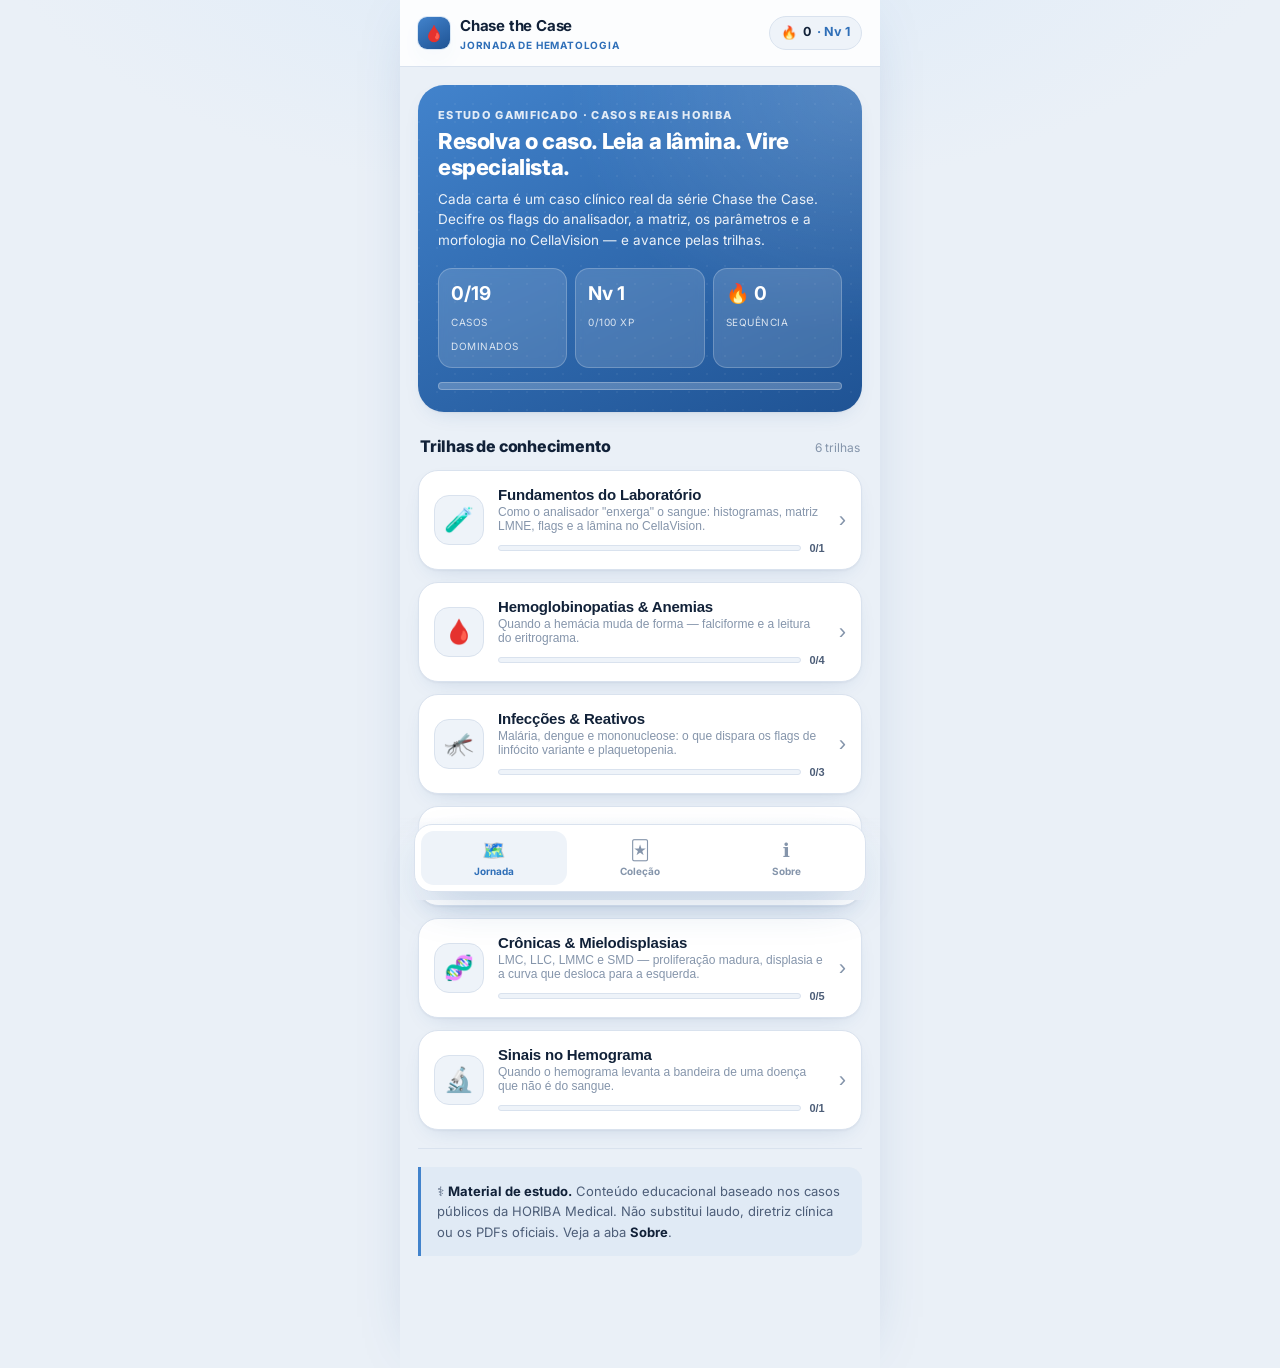
==== commit 4f3784a6: "Re-theme app to HORIBA visual identity (light, brand blue #4283cc) Switch from the dark game palette" ====
--- a/chase-the-case/chase-the-case-app.html
+++ b/chase-the-case/chase-the-case-app.html
@@ -3,10 +3,10 @@
 <head>
 <meta charset="utf-8">
 <meta name="viewport" content="width=device-width, initial-scale=1, viewport-fit=cover, maximum-scale=1">
-<meta name="theme-color" content="#0a0e17">
+<meta name="theme-color" content="#4283cc">
 <meta name="description" content="Chase the Case — jornada gamificada de hematologia (HORIBA Yumizen + CellaVision). Arquivo único, abre offline.">
 <meta name="apple-mobile-web-app-capable" content="yes">
-<meta name="apple-mobile-web-app-status-bar-style" content="black-translucent">
+<meta name="apple-mobile-web-app-status-bar-style" content="default">
 <title>Chase the Case · Jornada de Hematologia</title>
 <link rel="preconnect" href="https://fonts.googleapis.com">
 <link rel="preconnect" href="https://fonts.gstatic.com" crossorigin>
@@ -14,38 +14,44 @@
 <style>
 /* =============================================================================
    Chase the Case — Jornada de Hematologia
-   Mobile-first, self-contained. Original theme (não usa ativos de marca HORIBA).
+   Tema CLARO, alinhado à identidade visual HORIBA (azul #4283cc, base branca,
+   estética clínica/corporativa). Layout original — não usa logos/imagens da marca.
+   Mobile-first, self-contained.
    ============================================================================= */
 
 :root {
-  /* base — clinical dark */
-  --bg:        #0a0e17;
-  --bg-soft:   #111726;
-  --surface:   #161d2e;
-  --surface-2: #1d2740;
-  --line:      #243049;
-  --line-soft: #1a2236;
-
-  --txt:       #eef3fb;
-  --txt-dim:   #aebbd2;
-  --txt-mute:  #6b7894;
-
-  /* accents */
-  --accent:    #2ad0ee;   /* cyan diagnóstico */
-  --accent-2:  #4f8cff;   /* azul */
-  --gold:      #fbbf24;
-  --good:      #34d399;
-  --bad:       #f43f5e;
-  --violet:    #a78bfa;
+  /* base — clinical light */
+  --bg:        #eaf0f7;
+  --bg-soft:   #f4f7fb;
+  --surface:   #ffffff;
+  --surface-2: #eef3f9;
+  --line:      #d9e2ee;
+  --line-soft: #e9eff6;
+
+  --txt:       #112138;
+  --txt-dim:   #4d5e78;
+  --txt-mute:  #8595ab;
+
+  /* HORIBA blue family */
+  --brand:     #4283cc;   /* cor oficial HORIBA */
+  --brand-d:   #2f6fb8;   /* mais escura p/ contraste em branco */
+  --brand-dd:  #1f5394;   /* headers / banner */
+  --accent:    #2f6fb8;   /* alias usado pela engine */
+  --accent-2:  #5aa0e0;
+
+  --gold:      #b9770a;   /* âmbar legível em branco (XP/streak) */
+  --good:      #18895f;
+  --bad:       #d23b4a;
+  --violet:    #6b4ee6;
 
   --r-sm: 10px;
-  --r:    16px;
-  --r-lg: 22px;
-  --r-xl: 28px;
-
-  --shadow:   0 10px 30px -12px rgba(0,0,0,.7);
-  --shadow-lg: 0 24px 60px -20px rgba(0,0,0,.8);
-  --glow:     0 0 0 1px rgba(42,208,238,.25), 0 8px 30px -8px rgba(42,208,238,.35);
+  --r:    14px;
+  --r-lg: 20px;
+  --r-xl: 26px;
+
+  --shadow:    0 1px 2px rgba(16,33,56,.04), 0 8px 24px -14px rgba(31,83,148,.28);
+  --shadow-lg: 0 18px 50px -20px rgba(31,83,148,.4);
+  --glow:      0 0 0 1px rgba(66,131,204,.18), 0 10px 26px -12px rgba(66,131,204,.45);
 
   --ff: "Inter", system-ui, -apple-system, "Segoe UI", Roboto, sans-serif;
   --maxw: 480px;
@@ -58,8 +64,7 @@
 body {
   font-family: var(--ff);
   background:
-    radial-gradient(1200px 600px at 50% -10%, #16213b 0%, transparent 60%),
-    radial-gradient(800px 500px at 100% 100%, #14243a 0%, transparent 55%),
+    radial-gradient(1100px 520px at 50% -8%, #dceaf8 0%, transparent 60%),
     var(--bg);
   color: var(--txt);
   min-height: 100vh;
@@ -74,216 +79,223 @@
   min-height: 100vh;
   position: relative;
   padding-bottom: calc(92px + var(--safe-b));
+  background: var(--bg);
+  box-shadow: 0 0 60px -30px rgba(31,83,148,.35);
 }
 
 /* Top bar ------------------------------------------------------------------- */
 .topbar {
   position: sticky; top: 0; z-index: 40;
   display: flex; align-items: center; gap: 12px;
-  padding: 14px 18px 12px;
-  background: linear-gradient(180deg, rgba(10,14,23,.95), rgba(10,14,23,.7) 70%, transparent);
-  backdrop-filter: blur(10px);
+  padding: 13px 18px;
+  background: rgba(255,255,255,.86);
+  backdrop-filter: blur(12px);
+  border-bottom: 1px solid var(--line);
 }
 .brand { display: flex; align-items: center; gap: 10px; flex: 1; min-width: 0; }
 .brand .dot {
-  width: 30px; height: 30px; border-radius: 9px; flex: none;
-  background: conic-gradient(from 200deg, var(--accent), var(--accent-2), var(--violet), var(--accent));
+  width: 32px; height: 32px; border-radius: 9px; flex: none;
+  background: linear-gradient(150deg, var(--brand), var(--brand-dd));
   box-shadow: var(--glow);
-  display: grid; place-items: center; font-size: 15px;
+  display: grid; place-items: center; font-size: 16px;
 }
-.brand b { font-size: 15px; letter-spacing: -.2px; }
-.brand small { display: block; font-size: 10.5px; color: var(--txt-mute); letter-spacing: .04em; text-transform: uppercase; }
+.brand b { font-size: 15px; letter-spacing: -.2px; color: var(--txt); }
+.brand small { display: block; font-size: 10px; color: var(--brand-d); letter-spacing: .08em; text-transform: uppercase; font-weight: 700; }
 
 .xp-chip {
-  display: flex; align-items: center; gap: 7px;
-  background: var(--surface); border: 1px solid var(--line);
-  padding: 6px 11px; border-radius: 999px; font-size: 12.5px; font-weight: 600;
+  display: flex; align-items: center; gap: 6px;
+  background: var(--surface-2); border: 1px solid var(--line);
+  padding: 6px 11px; border-radius: 999px; font-size: 12.5px; font-weight: 700; color: var(--txt);
 }
-.xp-chip .lv { color: var(--gold); }
+.xp-chip .lv { color: var(--brand-d); }
 .xp-chip .flame { font-size: 13px; }
 
 /* Generic ------------------------------------------------------------------- */
-.screen { padding: 6px 18px 8px; animation: fade .35s ease both; }
+.screen { padding: 8px 18px 8px; animation: fade .32s ease both; }
 @keyframes fade { from { opacity: 0; transform: translateY(8px); } to { opacity: 1; transform: none; } }
 
-.eyebrow { font-size: 11px; letter-spacing: .14em; text-transform: uppercase; color: var(--accent); font-weight: 700; }
-.h1 { font-size: 25px; font-weight: 800; letter-spacing: -.5px; margin: 4px 0 6px; line-height: 1.12; }
+.eyebrow { font-size: 11px; letter-spacing: .12em; text-transform: uppercase; color: var(--brand-d); font-weight: 800; }
+.h1 { font-size: 25px; font-weight: 800; letter-spacing: -.5px; margin: 4px 0 6px; line-height: 1.12; color: var(--txt); }
 .lead { color: var(--txt-dim); font-size: 14px; }
 
 .pill { display: inline-flex; align-items: center; gap: 6px; font-size: 11px; font-weight: 700;
   padding: 4px 9px; border-radius: 999px; background: var(--surface-2); border: 1px solid var(--line); color: var(--txt-dim); }
 
 /* Progress bar -------------------------------------------------------------- */
-.xpbar { height: 8px; border-radius: 999px; background: var(--surface); overflow: hidden; border: 1px solid var(--line); }
+.xpbar { height: 8px; border-radius: 999px; background: var(--surface-2); overflow: hidden; border: 1px solid var(--line); }
 .xpbar > i { display: block; height: 100%; border-radius: 999px;
-  background: linear-gradient(90deg, var(--accent), var(--accent-2)); transition: width .6s cubic-bezier(.22,1,.36,1); }
-
-/* Hero (home) --------------------------------------------------------------- */
+  background: linear-gradient(90deg, var(--brand), var(--accent-2)); transition: width .6s cubic-bezier(.22,1,.36,1); }
+
+/* Hero (home) — HORIBA blue banner ------------------------------------------ */
 .hero {
-  margin: 8px 0 18px; padding: 20px; border-radius: var(--r-xl);
+  margin: 10px 0 18px; padding: 22px 20px; border-radius: var(--r-xl);
   background:
-    radial-gradient(120% 120% at 0% 0%, rgba(42,208,238,.14), transparent 50%),
-    radial-gradient(120% 120% at 100% 100%, rgba(167,139,250,.14), transparent 50%),
-    var(--surface);
-  border: 1px solid var(--line); box-shadow: var(--shadow);
-  position: relative; overflow: hidden;
+    radial-gradient(120% 140% at 100% 0%, rgba(255,255,255,.16), transparent 55%),
+    linear-gradient(155deg, var(--brand) 0%, var(--brand-dd) 100%);
+  color: #fff; box-shadow: var(--shadow); position: relative; overflow: hidden;
 }
 .hero::after { content:""; position:absolute; inset:0;
-  background-image: radial-gradient(circle at 1px 1px, rgba(255,255,255,.04) 1px, transparent 0);
-  background-size: 16px 16px; pointer-events:none; }
-.hero h2 { font-size: 22px; font-weight: 800; letter-spacing: -.4px; line-height: 1.15; }
-.hero p { color: var(--txt-dim); font-size: 13.5px; margin-top: 8px; }
-.hero .stats { display: flex; gap: 8px; margin-top: 16px; }
-.hero .stat { flex: 1; background: rgba(8,12,20,.5); border: 1px solid var(--line); border-radius: var(--r); padding: 11px 12px; }
-.hero .stat b { font-size: 19px; display: block; }
-.hero .stat span { font-size: 10.5px; color: var(--txt-mute); text-transform: uppercase; letter-spacing: .05em; }
+  background-image: radial-gradient(circle at 1px 1px, rgba(255,255,255,.10) 1px, transparent 0);
+  background-size: 18px 18px; pointer-events:none; opacity:.5; }
+.hero .eyebrow { color: rgba(255,255,255,.85); position: relative; }
+.hero h2 { font-size: 22px; font-weight: 800; letter-spacing: -.4px; line-height: 1.16; position: relative; margin-top: 6px; }
+.hero p { color: rgba(255,255,255,.9); font-size: 13.5px; margin-top: 9px; position: relative; }
+.hero .stats { display: flex; gap: 8px; margin-top: 18px; position: relative; }
+.hero .stat { flex: 1; background: rgba(255,255,255,.14); border: 1px solid rgba(255,255,255,.22); border-radius: var(--r); padding: 11px 12px; backdrop-filter: blur(4px); }
+.hero .stat b { font-size: 19px; display: block; color: #fff; }
+.hero .stat span { font-size: 10px; color: rgba(255,255,255,.8); text-transform: uppercase; letter-spacing: .05em; }
+.hero .xpbar { background: rgba(255,255,255,.22); border-color: rgba(255,255,255,.25); position: relative; }
+.hero .xpbar > i { background: #fff; }
 
 /* Section heading ----------------------------------------------------------- */
 .sec-head { display: flex; align-items: baseline; justify-content: space-between; margin: 22px 2px 12px; }
-.sec-head h3 { font-size: 16px; font-weight: 800; letter-spacing: -.2px; }
+.sec-head h3 { font-size: 16px; font-weight: 800; letter-spacing: -.2px; color: var(--txt); }
 .sec-head span { font-size: 12px; color: var(--txt-mute); }
 
 /* Track cards (journey) ----------------------------------------------------- */
 .track {
   display: flex; align-items: center; gap: 14px; width: 100%; text-align: left;
   background: var(--surface); border: 1px solid var(--line); border-radius: var(--r-lg);
-  padding: 15px; margin-bottom: 12px; cursor: pointer; color: inherit;
+  padding: 15px; margin-bottom: 12px; cursor: pointer; color: inherit; box-shadow: var(--shadow);
   transition: transform .15s ease, border-color .2s ease, box-shadow .2s ease;
 }
 .track:active { transform: scale(.985); }
 .track .ico { width: 50px; height: 50px; flex: none; border-radius: 15px; display: grid; place-items: center;
   font-size: 24px; background: var(--surface-2); border: 1px solid var(--line); }
 .track .meta { flex: 1; min-width: 0; }
-.track .meta b { font-size: 15px; display: block; letter-spacing: -.2px; }
+.track .meta b { font-size: 15px; display: block; letter-spacing: -.2px; color: var(--txt); }
 .track .meta p { font-size: 12px; color: var(--txt-mute); margin-top: 2px;
   display: -webkit-box; -webkit-line-clamp: 2; -webkit-box-orient: vertical; overflow: hidden; }
 .track .prog { display: flex; align-items: center; gap: 8px; margin-top: 9px; }
 .track .prog .xpbar { flex: 1; height: 6px; }
 .track .prog small { font-size: 11px; color: var(--txt-dim); font-weight: 700; white-space: nowrap; }
-.track .chev { color: var(--txt-mute); font-size: 20px; flex: none; }
+.track .chev { color: var(--txt-mute); font-size: 22px; flex: none; }
 
 /* Case list inside track ---------------------------------------------------- */
 .case-card {
   position: relative; width: 100%; text-align: left; color: inherit; cursor: pointer;
-  background: linear-gradient(180deg, var(--surface), var(--bg-soft));
+  background: var(--surface);
   border: 1px solid var(--line); border-radius: var(--r-lg);
-  padding: 16px 16px 15px; margin-bottom: 13px; overflow: hidden;
+  padding: 16px 16px 15px; margin-bottom: 13px; overflow: hidden; box-shadow: var(--shadow);
   transition: transform .15s ease, box-shadow .2s ease, border-color .2s;
 }
 .case-card:active { transform: scale(.985); }
-.case-card .ribbon { position: absolute; top: 0; right: 0; height: 100%; width: 5px; }
+.case-card .ribbon { position: absolute; top: 0; left: 0; height: 100%; width: 5px; }
 .case-card .row1 { display: flex; align-items: center; gap: 10px; }
-.case-card .num { font-size: 11px; font-weight: 800; letter-spacing: .08em; color: var(--accent);
-  background: rgba(42,208,238,.1); border: 1px solid rgba(42,208,238,.25); padding: 3px 8px; border-radius: 7px; }
-.case-card h4 { font-size: 17px; font-weight: 800; letter-spacing: -.3px; margin: 10px 0 4px; line-height: 1.2; }
+.case-card .num { font-size: 11px; font-weight: 800; letter-spacing: .06em; color: var(--brand-d);
+  background: rgba(66,131,204,.1); border: 1px solid rgba(66,131,204,.22); padding: 3px 8px; border-radius: 7px; }
+.case-card h4 { font-size: 17px; font-weight: 800; letter-spacing: -.3px; margin: 10px 0 4px; line-height: 1.2; color: var(--txt); }
 .case-card .ctx { font-size: 12.5px; color: var(--txt-dim);
   display: -webkit-box; -webkit-line-clamp: 2; -webkit-box-orient: vertical; overflow: hidden; }
 .case-card .tags { display: flex; flex-wrap: wrap; gap: 6px; margin-top: 12px; }
 .tag-eq { font-size: 10.5px; font-weight: 600; color: var(--txt-dim);
   background: var(--surface-2); border: 1px solid var(--line); padding: 3px 8px; border-radius: 6px; }
 .status-dot { margin-left: auto; font-size: 11px; font-weight: 800; padding: 4px 9px; border-radius: 999px; }
-.status-dot.done { color: var(--good); background: rgba(52,211,153,.12); border: 1px solid rgba(52,211,153,.3); }
-.status-dot.new  { color: var(--gold); background: rgba(251,191,36,.1); border: 1px solid rgba(251,191,36,.28); }
+.status-dot.done { color: var(--good); background: rgba(24,137,95,.1); border: 1px solid rgba(24,137,95,.26); }
+.status-dot.new  { color: var(--gold); background: rgba(185,119,10,.1); border: 1px solid rgba(185,119,10,.24); }
 .diff { display: inline-flex; gap: 2px; }
 .diff i { width: 6px; height: 6px; border-radius: 999px; background: var(--line); }
 .diff i.on { background: var(--gold); }
 
 /* Case study screen --------------------------------------------------------- */
-.cs-hero { border-radius: var(--r-xl); padding: 20px; margin: 6px 0 16px;
-  background: radial-gradient(120% 120% at 0 0, rgba(42,208,238,.16), transparent 55%), var(--surface);
-  border: 1px solid var(--line); box-shadow: var(--shadow); }
-.cs-hero .num { font-size: 11px; font-weight: 800; letter-spacing: .1em; color: var(--accent); }
-.cs-hero h2 { font-size: 24px; font-weight: 800; letter-spacing: -.5px; margin: 6px 0 10px; line-height: 1.12; }
-.cs-hero .ctx { font-size: 14px; color: var(--txt-dim); }
+.cs-hero { border-radius: var(--r-xl); padding: 20px; margin: 8px 0 16px;
+  background: linear-gradient(155deg, var(--brand), var(--brand-dd)); color: #fff; box-shadow: var(--shadow); }
+.cs-hero .num { font-size: 11px; font-weight: 800; letter-spacing: .08em; color: rgba(255,255,255,.85); }
+.cs-hero h2 { font-size: 24px; font-weight: 800; letter-spacing: -.5px; margin: 6px 0 10px; line-height: 1.12; color: #fff; }
+.cs-hero .ctx { font-size: 14px; color: rgba(255,255,255,.92); }
+.cs-hero .tag-eq { color: #fff; background: rgba(255,255,255,.16); border-color: rgba(255,255,255,.25); }
+.cs-hero small { color: rgba(255,255,255,.85) !important; }
+.cs-hero .xpbar { background: rgba(255,255,255,.22); border-color: rgba(255,255,255,.25); }
+.cs-hero .xpbar > i { background: #fff !important; }
 
 .block { background: var(--surface); border: 1px solid var(--line); border-radius: var(--r-lg);
-  padding: 16px; margin-bottom: 13px; }
+  padding: 16px; margin-bottom: 13px; box-shadow: var(--shadow); }
 .block > .bt { display: flex; align-items: center; gap: 9px; font-size: 13px; font-weight: 800;
-  letter-spacing: .02em; margin-bottom: 12px; }
+  letter-spacing: .01em; margin-bottom: 12px; color: var(--txt); }
 .block > .bt .bi { width: 26px; height: 26px; border-radius: 8px; display: grid; place-items: center;
   background: var(--surface-2); border: 1px solid var(--line); font-size: 14px; }
 
 /* asset placeholder slot (drop official HORIBA image here) */
 .asset-slot { border: 1.5px dashed var(--line); border-radius: var(--r); padding: 18px 14px;
-  text-align: center; color: var(--txt-mute); font-size: 11.5px; background: rgba(8,12,20,.4); }
+  text-align: center; color: var(--txt-mute); font-size: 11.5px; background: var(--bg-soft); }
 .asset-slot.has-img { border-style: solid; padding: 0; overflow: hidden; }
 .asset-slot img { width: 100%; display: block; }
-.asset-slot .ph-ic { font-size: 22px; display: block; margin-bottom: 6px; opacity: .6; }
+.asset-slot .ph-ic { font-size: 22px; display: block; margin-bottom: 6px; opacity: .55; }
 
 /* param table */
 .params { display: flex; flex-direction: column; gap: 9px; }
 .param { display: flex; align-items: center; gap: 11px; }
-.param .nm { font-size: 13px; font-weight: 700; width: 96px; flex: none; }
+.param .nm { font-size: 13px; font-weight: 700; width: 96px; flex: none; color: var(--txt); }
 .param .tr { width: 26px; height: 26px; border-radius: 7px; display: grid; place-items: center; font-size: 14px; font-weight: 800; flex: none; }
-.param .tr.up { color: var(--bad); background: rgba(244,63,94,.12); }
-.param .tr.down { color: var(--accent); background: rgba(42,208,238,.12); }
+.param .tr.up { color: var(--bad); background: rgba(210,59,74,.1); }
+.param .tr.down { color: var(--brand-d); background: rgba(66,131,204,.12); }
 .param .tr.flat { color: var(--txt-mute); background: var(--surface-2); }
 .param .note { font-size: 12px; color: var(--txt-dim); }
 
 /* flags / chips list */
 .chips { display: flex; flex-wrap: wrap; gap: 8px; }
 .flag-chip { font-size: 12px; font-weight: 700; color: var(--gold);
-  background: rgba(251,191,36,.1); border: 1px solid rgba(251,191,36,.28); padding: 6px 11px; border-radius: 9px; }
+  background: rgba(185,119,10,.09); border: 1px solid rgba(185,119,10,.24); padding: 6px 11px; border-radius: 9px; }
 .morph-li { display: flex; gap: 10px; padding: 9px 0; border-bottom: 1px solid var(--line-soft); font-size: 13.5px; color: var(--txt-dim); }
 .morph-li:last-child { border-bottom: 0; }
 .morph-li::before { content: "🔬"; flex: none; }
 
 .learn { font-size: 14px; line-height: 1.6; color: var(--txt); }
-.learn-box { background: linear-gradient(180deg, rgba(79,140,255,.08), transparent); border-color: rgba(79,140,255,.3); }
+.learn-box { background: linear-gradient(180deg, rgba(66,131,204,.07), var(--surface)); border-color: rgba(66,131,204,.28); }
 
 /* Buttons ------------------------------------------------------------------- */
 .btn { display: flex; align-items: center; justify-content: center; gap: 9px; width: 100%;
   border: none; cursor: pointer; font-family: inherit; font-weight: 800; font-size: 15px;
-  padding: 16px; border-radius: var(--r); color: #04121a;
-  background: linear-gradient(180deg, var(--accent), #19b4d4);
-  box-shadow: 0 10px 26px -10px rgba(42,208,238,.6); transition: transform .12s ease, filter .2s; }
+  padding: 16px; border-radius: var(--r); color: #fff;
+  background: linear-gradient(180deg, var(--brand), var(--brand-d));
+  box-shadow: 0 10px 24px -12px rgba(31,83,148,.7); transition: transform .12s ease, filter .2s; }
 .btn:active { transform: scale(.98); }
-.btn.ghost { background: var(--surface); color: var(--txt); border: 1px solid var(--line); box-shadow: none; }
+.btn.ghost { background: var(--surface); color: var(--txt); border: 1px solid var(--line); box-shadow: var(--shadow); }
 .btn.lg { font-size: 16px; padding: 17px; }
 .btn[disabled] { opacity: .45; pointer-events: none; }
 
-.backlink { display: inline-flex; align-items: center; gap: 7px; color: var(--txt-dim);
-  font-size: 13px; font-weight: 600; padding: 8px 0; cursor: pointer; background: none; border: none; font-family: inherit; }
+.backlink { display: inline-flex; align-items: center; gap: 7px; color: var(--brand-d);
+  font-size: 13px; font-weight: 700; padding: 8px 0; cursor: pointer; background: none; border: none; font-family: inherit; }
 
 /* Quiz ---------------------------------------------------------------------- */
-.quiz-top { display: flex; align-items: center; gap: 10px; margin: 4px 0 18px; }
+.quiz-top { display: flex; align-items: center; gap: 10px; margin: 6px 0 18px; }
 .quiz-top .xpbar { flex: 1; }
 .quiz-top small { font-size: 12px; font-weight: 700; color: var(--txt-dim); white-space: nowrap; }
 .q-card { background: var(--surface); border: 1px solid var(--line); border-radius: var(--r-xl);
   padding: 22px 18px; box-shadow: var(--shadow); }
-.q-card .qn { font-size: 11px; font-weight: 800; letter-spacing: .12em; text-transform: uppercase; color: var(--accent); }
-.q-card .qq { font-size: 19px; font-weight: 800; letter-spacing: -.3px; line-height: 1.3; margin: 8px 0 20px; }
+.q-card .qn { font-size: 11px; font-weight: 800; letter-spacing: .1em; text-transform: uppercase; color: var(--brand-d); }
+.q-card .qq { font-size: 19px; font-weight: 800; letter-spacing: -.3px; line-height: 1.3; margin: 8px 0 20px; color: var(--txt); }
 .opt { display: flex; align-items: center; gap: 12px; width: 100%; text-align: left; cursor: pointer;
   font-family: inherit; font-size: 14.5px; font-weight: 600; color: var(--txt);
   background: var(--bg-soft); border: 1.5px solid var(--line); border-radius: var(--r);
-  padding: 15px 15px; margin-bottom: 11px; transition: border-color .15s, background .15s, transform .1s; }
+  padding: 15px; margin-bottom: 11px; transition: border-color .15s, background .15s, transform .1s; }
 .opt:active { transform: scale(.99); }
 .opt .key { width: 26px; height: 26px; border-radius: 8px; flex: none; display: grid; place-items: center;
-  font-size: 13px; font-weight: 800; background: var(--surface-2); border: 1px solid var(--line); }
-.opt.correct { border-color: var(--good); background: rgba(52,211,153,.1); }
-.opt.correct .key { background: var(--good); color: #04121a; border-color: var(--good); }
-.opt.wrong { border-color: var(--bad); background: rgba(244,63,94,.1); }
+  font-size: 13px; font-weight: 800; background: var(--surface-2); border: 1px solid var(--line); color: var(--txt-dim); }
+.opt.correct { border-color: var(--good); background: rgba(24,137,95,.09); }
+.opt.correct .key { background: var(--good); color: #fff; border-color: var(--good); }
+.opt.wrong { border-color: var(--bad); background: rgba(210,59,74,.09); }
 .opt.wrong .key { background: var(--bad); color: #fff; border-color: var(--bad); }
 .opt[disabled] { cursor: default; }
 
 .explain { margin-top: 4px; border-radius: var(--r); padding: 15px; font-size: 13.5px; line-height: 1.55;
-  background: var(--surface-2); border: 1px solid var(--line); animation: fade .3s ease both; }
-.explain b { color: var(--accent); }
+  background: var(--surface-2); border: 1px solid var(--line); color: var(--txt); animation: fade .3s ease both; }
+.explain b { color: var(--brand-d); }
 .explain.ok b { color: var(--good); }
 .explain.no b { color: var(--bad); }
 
 /* Result -------------------------------------------------------------------- */
-.result { text-align: center; padding: 30px 18px; }
+.result { text-align: center; padding: 26px 18px; }
 .result .badge { width: 110px; height: 110px; margin: 6px auto 18px; border-radius: 50%;
   display: grid; place-items: center; font-size: 52px; position: relative;
-  background: radial-gradient(circle at 50% 35%, rgba(42,208,238,.3), var(--surface)); border: 1px solid var(--line);
+  background: radial-gradient(circle at 50% 35%, #fff, var(--surface-2)); border: 1px solid var(--line);
   box-shadow: var(--glow); }
-.result h2 { font-size: 26px; font-weight: 800; letter-spacing: -.5px; }
+.result h2 { font-size: 26px; font-weight: 800; letter-spacing: -.5px; color: var(--txt); }
 .result .sub { color: var(--txt-dim); font-size: 14px; margin-top: 6px; }
 .result .score { font-size: 46px; font-weight: 800; margin: 18px 0 4px;
-  background: linear-gradient(90deg, var(--accent), var(--violet)); -webkit-background-clip: text; background-clip: text; color: transparent; }
+  background: linear-gradient(90deg, var(--brand), var(--brand-dd)); -webkit-background-clip: text; background-clip: text; color: transparent; }
 .result .rewards { display: flex; gap: 10px; margin: 22px 0; }
-.result .reward { flex: 1; background: var(--surface); border: 1px solid var(--line); border-radius: var(--r); padding: 14px 10px; }
+.result .reward { flex: 1; background: var(--surface); border: 1px solid var(--line); border-radius: var(--r); padding: 14px 10px; box-shadow: var(--shadow); }
 .result .reward b { display: block; font-size: 20px; color: var(--gold); }
 .result .reward span { font-size: 11px; color: var(--txt-mute); }
 
@@ -291,44 +303,43 @@
 .tabbar { position: fixed; left: 50%; transform: translateX(-50%); bottom: 0; z-index: 50;
   width: 100%; max-width: var(--maxw);
   display: flex; padding: 8px 14px calc(8px + var(--safe-b));
-  background: linear-gradient(180deg, transparent, rgba(10,14,23,.92) 30%);
-  backdrop-filter: blur(12px); }
+  background: linear-gradient(180deg, transparent, rgba(234,240,247,.95) 35%); }
 .tabbar .inner { display: flex; flex: 1; background: var(--surface); border: 1px solid var(--line);
   border-radius: 18px; padding: 6px; box-shadow: var(--shadow-lg); }
 .tab { flex: 1; display: flex; flex-direction: column; align-items: center; gap: 3px; cursor: pointer;
   background: none; border: none; font-family: inherit; color: var(--txt-mute); padding: 8px 4px; border-radius: 13px;
   font-size: 10px; font-weight: 700; transition: color .15s, background .15s; }
 .tab .ti { font-size: 19px; }
-.tab.active { color: var(--txt); background: var(--surface-2); }
-.tab.active .ti { filter: drop-shadow(0 0 8px rgba(42,208,238,.6)); }
+.tab.active { color: var(--brand-d); background: var(--surface-2); }
 
 /* About / sources ----------------------------------------------------------- */
-.note-card { border-left: 3px solid var(--gold); background: rgba(251,191,36,.06);
+.note-card { border-left: 3px solid var(--brand); background: rgba(66,131,204,.06);
   padding: 14px 16px; border-radius: 0 var(--r) var(--r) 0; font-size: 13px; color: var(--txt-dim); line-height: 1.55; margin-bottom: 12px; }
+.note-card b { color: var(--txt); }
 .src-li { display: block; padding: 12px 14px; background: var(--surface); border: 1px solid var(--line);
-  border-radius: var(--r); margin-bottom: 9px; color: var(--txt); text-decoration: none; font-size: 13px; }
-.src-li b { color: var(--accent); }
+  border-radius: var(--r); margin-bottom: 9px; color: var(--txt); text-decoration: none; font-size: 13px; box-shadow: var(--shadow); }
+.src-li b { color: var(--brand-d); }
 .src-li small { display: block; color: var(--txt-mute); font-size: 11px; margin-top: 3px; word-break: break-all; }
 
 /* deck / collection grid ---------------------------------------------------- */
 .deck-grid { display: grid; grid-template-columns: repeat(2, 1fr); gap: 11px; }
 .mini { aspect-ratio: 3/4; border-radius: var(--r); padding: 13px; display: flex; flex-direction: column;
-  border: 1px solid var(--line); background: linear-gradient(180deg, var(--surface), var(--bg-soft)); cursor: pointer;
+  border: 1px solid var(--line); background: var(--surface); cursor: pointer; box-shadow: var(--shadow);
   position: relative; overflow: hidden; transition: transform .15s; }
 .mini:active { transform: scale(.97); }
-.mini.locked { opacity: .5; }
-.mini .num { font-size: 10px; font-weight: 800; color: var(--accent); letter-spacing: .08em; }
-.mini h5 { font-size: 13px; font-weight: 800; margin-top: auto; line-height: 1.2; letter-spacing: -.2px; }
+.mini.locked { opacity: .6; background: var(--bg-soft); }
+.mini .num { font-size: 10px; font-weight: 800; color: var(--brand-d); letter-spacing: .06em; }
+.mini h5 { font-size: 13px; font-weight: 800; margin-top: auto; line-height: 1.2; letter-spacing: -.2px; color: var(--txt); }
 .mini .emoji { font-size: 26px; }
 .mini .seal { position: absolute; top: 10px; right: 10px; font-size: 14px; }
 
 .empty { text-align: center; color: var(--txt-mute); padding: 40px 20px; font-size: 13px; }
 
-hr.sep { border: none; border-top: 1px solid var(--line-soft); margin: 18px 0; }
+hr.sep { border: none; border-top: 1px solid var(--line); margin: 18px 0; }
 
 /* toast */
 #toast { position: fixed; left: 50%; bottom: calc(96px + var(--safe-b)); transform: translateX(-50%) translateY(20px);
-  background: var(--surface-2); border: 1px solid var(--line); color: var(--txt); font-size: 13px; font-weight: 700;
+  background: var(--txt); border: 1px solid var(--txt); color: #fff; font-size: 13px; font-weight: 700;
   padding: 11px 18px; border-radius: 999px; box-shadow: var(--shadow-lg); opacity: 0; pointer-events: none;
   transition: all .3s cubic-bezier(.22,1,.36,1); z-index: 80; max-width: 90%; }
 #toast.show { opacity: 1; transform: translateX(-50%) translateY(0); }
@@ -366,42 +377,42 @@
     id: 'fundamentos',
     nome: 'Fundamentos do Laboratório',
     emoji: '🧪',
-    cor: '#22d3ee',
+    cor: '#2f6fb8',
     descricao: 'Como o analisador "enxerga" o sangue: histogramas, matriz LMNE, flags e a lâmina no CellaVision.',
   },
   {
     id: 'hemoglobinopatias',
     nome: 'Hemoglobinopatias & Anemias',
     emoji: '🩸',
-    cor: '#f43f5e',
+    cor: '#d23b4a',
     descricao: 'Quando a hemácia muda de forma — falciforme e a leitura do eritrograma.',
   },
   {
     id: 'infeccoes',
     nome: 'Infecções & Reativos',
     emoji: '🦟',
-    cor: '#34d399',
+    cor: '#138a6e',
     descricao: 'Malária, dengue e mononucleose: o que dispara os flags de linfócito variante e plaquetopenia.',
   },
   {
     id: 'leucemias-agudas',
     nome: 'Leucemias Agudas',
     emoji: '⚡',
-    cor: '#a78bfa',
+    cor: '#6b4ee6',
     descricao: 'Blastos na matriz: LLA, LMA, monoblástica e a promielocítica que é uma emergência.',
   },
   {
     id: 'cronicas-mieloides',
     nome: 'Crônicas & Mielodisplasias',
     emoji: '🧬',
-    cor: '#fbbf24',
+    cor: '#c2820a',
     descricao: 'LMC, LLC, LMMC e SMD — proliferação madura, displasia e a curva que desloca para a esquerda.',
   },
   {
     id: 'solidos',
     nome: 'Sinais no Hemograma',
     emoji: '🔬',
-    cor: '#60a5fa',
+    cor: '#3a6ea5',
     descricao: 'Quando o hemograma levanta a bandeira de uma doença que não é do sangue.',
   },
 ];
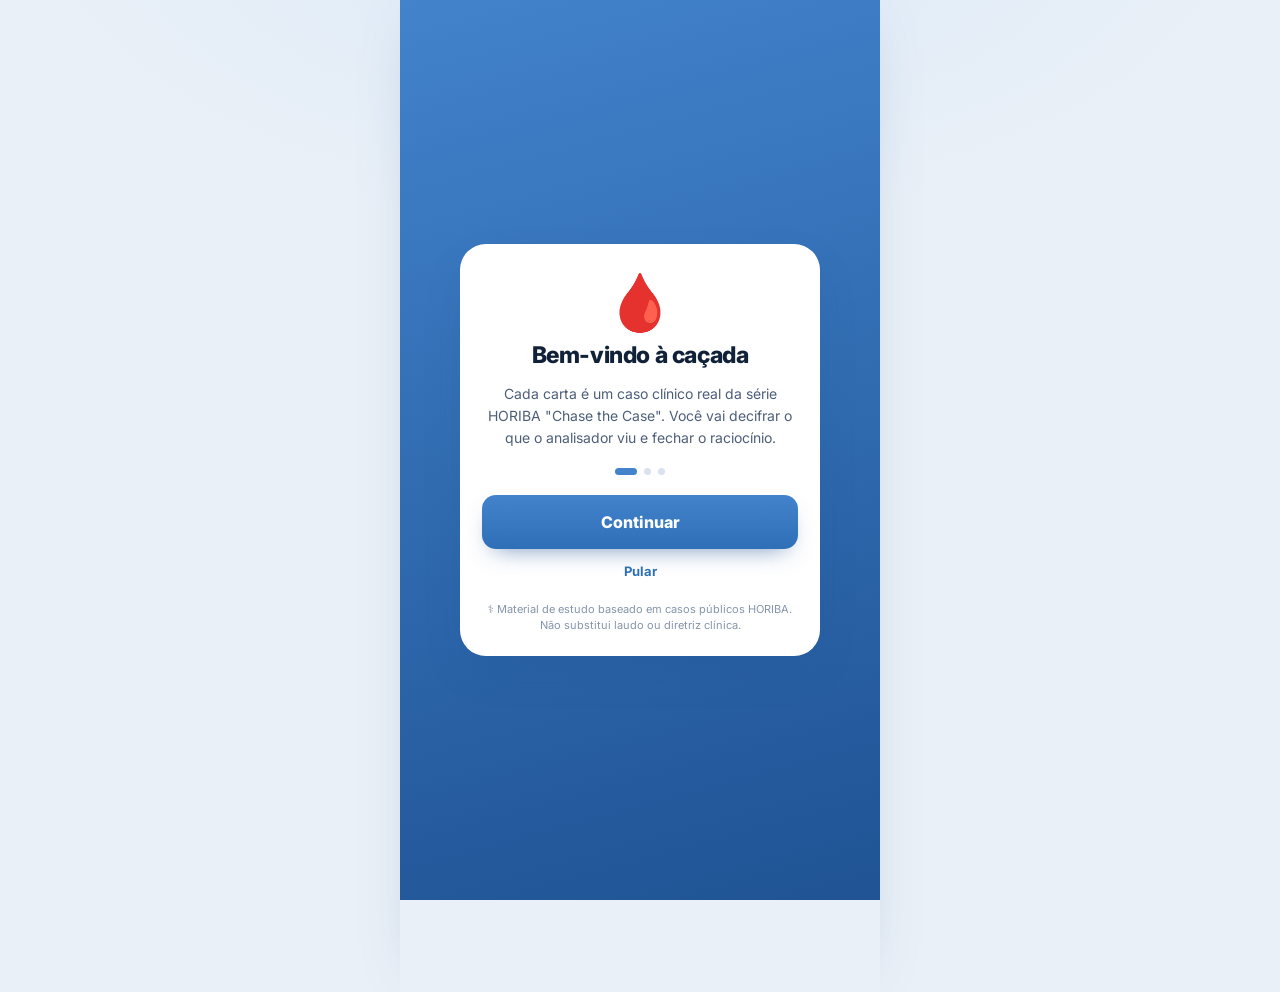
==== commit a0274ce2: "Major upgrade: 25 cases, SVG schematics, exam mode, onboarding Make the app impeccable and complete:" ====
--- a/chase-the-case/chase-the-case-app.html
+++ b/chase-the-case/chase-the-case-app.html
@@ -4,12 +4,10 @@
 <meta charset="utf-8">
 <meta name="viewport" content="width=device-width, initial-scale=1, viewport-fit=cover, maximum-scale=1">
 <meta name="theme-color" content="#4283cc">
-<meta name="description" content="Chase the Case — jornada gamificada de hematologia (HORIBA Yumizen + CellaVision). Arquivo único, abre offline.">
+<meta name="description" content="Chase the Case — jornada gamificada de hematologia (HORIBA Yumizen + CellaVision). Arquivo único, offline.">
 <meta name="apple-mobile-web-app-capable" content="yes">
-<meta name="apple-mobile-web-app-status-bar-style" content="default">
 <title>Chase the Case · Jornada de Hematologia</title>
-<link rel="preconnect" href="https://fonts.googleapis.com">
-<link rel="preconnect" href="https://fonts.gstatic.com" crossorigin>
+<link rel="preconnect" href="https://fonts.googleapis.com"><link rel="preconnect" href="https://fonts.gstatic.com" crossorigin>
 <link href="https://fonts.googleapis.com/css2?family=Inter:wght@400;500;600;700;800;900&display=swap" rel="stylesheet">
 <style>
 /* =============================================================================
@@ -348,6 +346,90 @@
   *, *::before, *::after { animation-duration: .001ms !important; transition-duration: .001ms !important; }
 }
 
+/* =============================================================================
+   v2 — onboarding, anel, continuar, prova final, busca, visualizações, confete
+   ============================================================================= */
+
+/* Onboarding ---------------------------------------------------------------- */
+.ob { min-height: 100vh; display: flex; align-items: center; justify-content: center; padding: 24px 18px calc(24px + var(--safe-b));
+  background: linear-gradient(165deg, var(--brand) 0%, var(--brand-dd) 100%); }
+.ob-card { background: var(--surface); border-radius: var(--r-xl); padding: 30px 22px 22px; max-width: 360px; width: 100%;
+  text-align: center; box-shadow: var(--shadow-lg); animation: fade .4s ease both; }
+.ob-ic { font-size: 56px; line-height: 1; margin-bottom: 8px; }
+.ob-card h2 { font-size: 23px; font-weight: 800; letter-spacing: -.4px; color: var(--txt); }
+.ob-card p { color: var(--txt-dim); font-size: 14px; margin: 10px 0 18px; line-height: 1.6; }
+.ob-dots { display: flex; gap: 7px; justify-content: center; margin-bottom: 20px; }
+.ob-dots i { width: 7px; height: 7px; border-radius: 999px; background: var(--line); transition: all .25s; }
+.ob-dots i.on { width: 22px; background: var(--brand); }
+.ob-disc { font-size: 11px; color: var(--txt-mute); margin-top: 14px; line-height: 1.5; }
+
+/* Hero row + ring ----------------------------------------------------------- */
+.hero-row { display: flex; align-items: center; gap: 16px; position: relative; }
+.hero-txt { flex: 1; min-width: 0; }
+.hero-txt h2 { font-size: 22px; font-weight: 800; letter-spacing: -.4px; line-height: 1.14; }
+.ring { position: relative; flex: none; }
+.ring svg { width: 100%; height: 100%; display: block; }
+.ring-c { position: absolute; inset: 0; display: flex; flex-direction: column; align-items: center; justify-content: center; color: #fff; }
+.ring-c b { font-size: 19px; font-weight: 800; line-height: 1; }
+.ring-c span { font-size: 8.5px; text-transform: uppercase; letter-spacing: .04em; opacity: .85; margin-top: 2px; }
+
+/* Continuar ----------------------------------------------------------------- */
+.continue { display: flex; align-items: center; gap: 13px; width: 100%; text-align: left; cursor: pointer;
+  background: var(--surface); border: 1px solid var(--line); border-radius: var(--r-lg); padding: 14px; margin-bottom: 12px;
+  box-shadow: var(--shadow); color: inherit; transition: transform .15s; }
+.continue:active { transform: scale(.985); }
+.continue.done { cursor: default; }
+.continue .ci { width: 46px; height: 46px; flex: none; border-radius: 13px; display: grid; place-items: center; font-size: 22px;
+  background: var(--surface-2); border: 1px solid var(--line); }
+.continue .cc { flex: 1; min-width: 0; }
+.continue .cc small { font-size: 9.5px; font-weight: 800; letter-spacing: .08em; color: var(--brand-d); }
+.continue .cc b { display: block; font-size: 14.5px; letter-spacing: -.2px; color: var(--txt); margin-top: 2px;
+  white-space: nowrap; overflow: hidden; text-overflow: ellipsis; }
+.continue .cgo { color: var(--brand); font-size: 16px; flex: none; }
+
+/* Prova Final CTA ----------------------------------------------------------- */
+.exam-cta { display: flex; align-items: center; gap: 13px; width: 100%; text-align: left; cursor: pointer; margin-bottom: 16px;
+  border: none; border-radius: var(--r-lg); padding: 15px 16px; color: #fff;
+  background: linear-gradient(120deg, #6b4ee6, #2f6fb8); box-shadow: 0 12px 28px -14px rgba(107,78,230,.7); transition: transform .15s; }
+.exam-cta:active { transform: scale(.985); }
+.exam-cta.lock { background: var(--surface-2); color: var(--txt-mute); border: 1px solid var(--line); box-shadow: none; cursor: default; }
+.exam-cta .ex-ic { font-size: 26px; flex: none; }
+.exam-cta .ex-tx { flex: 1; }
+.exam-cta .ex-tx b { display: block; font-size: 15px; }
+.exam-cta .ex-tx span { font-size: 11.5px; opacity: .9; }
+.exam-cta .ex-go { font-size: 12px; font-weight: 800; flex: none; opacity: .95; }
+
+/* Busca --------------------------------------------------------------------- */
+.search { display: flex; align-items: center; gap: 9px; background: var(--surface); border: 1px solid var(--line);
+  border-radius: 14px; padding: 11px 14px; margin-bottom: 14px; box-shadow: var(--shadow); }
+.search span { color: var(--txt-mute); }
+.search input { flex: 1; border: none; outline: none; background: none; font-family: inherit; font-size: 14px; color: var(--txt); }
+.search input::placeholder { color: var(--txt-mute); }
+
+/* Visualizações ------------------------------------------------------------- */
+.bt-note { font-size: 9.5px; font-weight: 700; letter-spacing: .02em; color: var(--txt-mute); margin-left: auto;
+  background: var(--surface-2); border: 1px solid var(--line); padding: 2px 7px; border-radius: 6px; text-transform: uppercase; }
+.viz-frame { background: #fbfdff; border: 1px solid var(--line); border-radius: var(--r); padding: 8px; overflow: hidden; }
+.viz-svg { width: 100%; height: auto; display: block; }
+.viz-cap { font-size: 11.5px; color: var(--txt-dim); line-height: 1.5; margin-top: 9px; }
+.viz-tag { font-weight: 700; white-space: nowrap; }
+
+/* Pistas -------------------------------------------------------------------- */
+.pista { display: flex; gap: 10px; font-size: 13.5px; color: var(--txt-dim); line-height: 1.5; padding: 5px 0; }
+.pista span:first-child { color: var(--brand); flex: none; font-weight: 800; }
+
+/* Prova — certificado ------------------------------------------------------- */
+.q-card.exam { border-color: rgba(107,78,230,.3); }
+.cert { margin: 22px 0; padding: 3px; border-radius: var(--r-lg);
+  background: linear-gradient(120deg, #6b4ee6, #2f6fb8); box-shadow: var(--shadow); }
+.cert-in { background: var(--surface); border-radius: 17px; padding: 18px; }
+.cert-in small { font-size: 10px; font-weight: 800; letter-spacing: .14em; color: var(--brand-d); }
+.cert-in b { display: block; font-size: 19px; font-weight: 800; letter-spacing: -.3px; color: var(--txt); margin: 6px 0 4px; }
+.cert-in span { font-size: 12px; color: var(--txt-dim); }
+
+/* Confete ------------------------------------------------------------------- */
+canvas.confetti { position: fixed; inset: 0; width: 100%; height: 100%; pointer-events: none; z-index: 90; }
+
 </style>
 </head>
 <body>
@@ -409,6 +491,13 @@
     descricao: 'LMC, LLC, LMMC e SMD — proliferação madura, displasia e a curva que desloca para a esquerda.',
   },
   {
+    id: 'morfologia',
+    nome: 'Morfologia & Casos Raros',
+    emoji: '🔭',
+    cor: '#0e8a9b',
+    descricao: 'Esquizócitos, eritroblastos e grânulos gigantes — quando a forma da célula é o diagnóstico.',
+  },
+  {
     id: 'solidos',
     nome: 'Sinais no Hemograma',
     emoji: '🔬',
@@ -830,6 +919,133 @@
     fonte: 'https://www.horiba.com/int/healthcare/chase-the-case/chase-the-case-20-lymphoproliferative-syndrome/',
   },
 
+  {
+    id: 'c15', numero: '15', patologia: 'Leucemia Mieloblástica Aguda', track: 'leucemias-agudas', dificuldade: 3,
+    realData: false, equipamento: ['Yumizen H2500', 'CellaVision DC-1'],
+    contexto: 'Homem idoso internado em unidade coronariana — o hemograma revela leucemia mieloblástica aguda como achado.',
+    pistas: ['Blastos mieloides com bastonetes de Auer apontam linhagem mieloide.', 'Citopenias acompanham a infiltração medular.'],
+    parametros: [
+      {nome: 'Blastos', tendencia: '↑', nota: 'mieloblastos circulantes'},
+      {nome: 'Hb', tendencia: '↓', nota: 'falência medular'},
+      {nome: 'Plaquetas', tendencia: '↓', nota: 'falência medular'},
+    ],
+    flags: ['Blast?', 'WBC abnormal', 'Imm Granulocytes'],
+    histograma: 'Nuvem blástica anômala na matriz, fora das regiões maduras; o flag de blasto orienta a revisão obrigatória da lâmina.',
+    cellavision: ['Mieloblastos (cromatina fina, nucléolos)', 'Bastonetes de Auer (marcador de linhagem mieloide)', 'Hiato leucêmico'],
+    aprendizado: 'O bastonete de Auer é o crachá da linhagem mieloide — sua presença move o diagnóstico de LLA para LMA. Em paciente grave (ex.: cardíaco), o hemograma pode ser o primeiro a gritar "leucemia".',
+    quiz: [
+      {p: 'O bastonete de Auer indica linhagem:', opcoes: ['Linfoide', 'Mieloide', 'Megacariocítica', 'Eritroide'], correta: 1, explica: 'Bastonetes de Auer são condensações de grânulos azurófilos — marcadores de blastos mieloides (LMA), ausentes na LLA.'},
+      {p: 'Diante de "Blast?" + citopenias, a conduta laboratorial é:', opcoes: ['Liberar sem revisão', 'Revisar a lâmina e acionar o clínico com urgência', 'Repetir só a glicemia', 'Ignorar'], correta: 1, explica: 'Blastos com anemia e plaquetopenia exigem revisão imediata e comunicação — pode ser uma leucemia aguda recém-diagnosticada.'},
+    ],
+    assets: { matriz: '', histograma: '', lamina: '' },
+    fonte: 'https://www.horiba.com/int/healthcare/chase-the-case/',
+  },
+  {
+    id: 'c17', numero: '17', patologia: 'Leucemia Promielocítica (monitoramento)', track: 'leucemias-agudas', dificuldade: 3,
+    realData: false, equipamento: ['Yumizen H2500', 'CellaVision DC-1'],
+    contexto: 'Mulher de meia-idade com leucemia promielocítica aguda — foco no reconhecimento precoce e na vigilância da coagulopatia.',
+    pistas: ['Promielócitos hipergranulares + risco de CIVD.', 'O laboratório acompanha plaquetas e coagulação ao longo do tratamento com ATRA.'],
+    parametros: [
+      {nome: 'Promielócitos anormais', tendencia: '↑', nota: 'hipergranulares'},
+      {nome: 'Plaquetas', tendencia: '↓', nota: 'consumo / CIVD'},
+      {nome: 'Fibrinogênio', tendencia: '↓', nota: 'coagulopatia de consumo'},
+    ],
+    flags: ['Blast?', 'Atypical/Imm cells', 'PLT low'],
+    histograma: 'Granularidade intensa gera sinais atípicos na matriz; o monitoramento seriado mostra a recuperação das plaquetas conforme a doença responde.',
+    cellavision: ['Promielócitos hipergranulares', 'Faggot cells (Auer em feixes)', 'Redução progressiva sob tratamento'],
+    aprendizado: 'Na LPA, o laboratório tem dois papéis: reconhecer rápido (morfologia) e vigiar a coagulação (plaquetas, fibrinogênio, D-dímero). A normalização desses parâmetros sob ATRA é parte do acompanhamento — o hemograma vira termômetro da resposta.',
+    quiz: [
+      {p: 'Além da morfologia, o que o laboratório vigia de perto na LPA?', opcoes: ['Apenas a glicemia', 'Coagulação/plaquetas pelo risco de CIVD', 'Só o colesterol', 'A cor da urina'], correta: 1, explica: 'A coagulopatia (CIVD) é a maior ameaça precoce da LPA; plaquetas, fibrinogênio e D-dímero guiam o suporte.'},
+      {p: 'O tratamento que mudou o prognóstico da LPA baseia-se em:', opcoes: ['Apenas transfusão', 'ATRA (ácido all-trans-retinoico) ± arsênico', 'Antibiótico', 'Reposição de ferro'], correta: 1, explica: 'O ATRA induz a diferenciação dos promielócitos e, com arsênico, tornou a LPA uma das leucemias mais curáveis.'},
+    ],
+    assets: { matriz: '', histograma: '', lamina: '' },
+    fonte: 'https://www.horiba.com/int/healthcare/chase-the-case/chase-the-case-17-acute-promyelocytic-leukemia/',
+  },
+  {
+    id: 'c14', numero: '14', patologia: 'LLC com Transformação (Richter)', track: 'cronicas-mieloides', dificuldade: 3,
+    realData: false, equipamento: ['Yumizen H2500', 'CellaVision DC-1'],
+    contexto: 'Leucemia linfocítica crônica que evolui com transformação para linfoma não-Hodgkin — uma virada clínica importante.',
+    pistas: ['Linfocitose madura de base (LLC) que muda de comportamento.', 'Surgem células maiores/atípicas, sinalizando transformação.'],
+    parametros: [
+      {nome: 'Linfócitos', tendencia: '↑', nota: 'linfocitose clonal de base'},
+      {nome: 'LDH', tendencia: '↑', nota: 'alta carga/transformação'},
+      {nome: 'Hb', tendencia: '↓', nota: 'progressão / infiltração'},
+    ],
+    flags: ['Lymphocytosis', 'Atypical Lympho?'],
+    histograma: 'A população linfoide clonal domina a matriz; o aparecimento de células maiores e mais atípicas levanta a suspeita de transformação.',
+    cellavision: ['Linfócitos pequenos e maduros (LLC)', 'Smudge cells', 'Células grandes/atípicas surgindo (transformação)'],
+    aprendizado: 'A síndrome de Richter é a transformação da LLC indolente em linfoma agressivo. Morfologia + LDH + clínica (linfonodos, sintomas B) acendem o alerta. O hemograma seriado ajuda a flagrar a mudança de comportamento de um clone antes conhecido.',
+    quiz: [
+      {p: 'A "transformação de Richter" é a evolução da LLC para:', opcoes: ['Anemia ferropriva', 'Linfoma agressivo (não-Hodgkin)', 'Cura espontânea', 'Trombocitose benigna'], correta: 1, explica: 'É a transformação de uma LLC indolente em um linfoma agressivo — muda o prognóstico e a conduta.'},
+      {p: 'Que pista laboratorial acompanha a transformação?', opcoes: ['LDH em queda', 'LDH elevado + células maiores/atípicas', 'RDW baixo', 'Eosinofilia'], correta: 1, explica: 'A maior carga e proliferação elevam a LDH, e a lâmina mostra células maiores e mais atípicas que a LLC de base.'},
+    ],
+    assets: { matriz: '', histograma: '', lamina: '' },
+    fonte: 'https://www.horiba.com/int/healthcare/chase-the-case/',
+  },
+  {
+    id: 'c42', numero: '42', patologia: 'Leucemia Linfocítica Crônica (LLC)', track: 'cronicas-mieloides', dificuldade: 2,
+    realData: false, equipamento: ['Yumizen H2500', 'CellaVision DC-1'],
+    contexto: 'Homem de 65 anos, laboratório no Brasil — caso de LLC acompanhado pelo H2500.',
+    pistas: ['Linfocitose absoluta e persistente de linfócitos pequenos e maduros.', 'Smudge cells abundantes na lâmina.'],
+    parametros: [
+      {nome: 'Linfócitos', tendencia: '↑', nota: 'linfocitose absoluta sustentada'},
+      {nome: 'WBC', tendencia: '↑', nota: 'às custas de linfócitos'},
+      {nome: 'Hb/Plaquetas', tendencia: '→', nota: 'estágio inicial preservado'},
+    ],
+    flags: ['Lymphocytosis'],
+    histograma: 'Nuvem de linfócitos densamente aumentada na matriz; células pequenas e maduras, sem flag de blasto.',
+    cellavision: ['Linfócitos pequenos, maduros e monótonos', 'Manchas de Gümprecht (smudge cells)'],
+    aprendizado: 'A LLC é frequentemente um achado incidental num hemograma de rotina. O reconhecimento da linfocitose madura persistente + smudge cells, confirmado por imunofenotipagem (CD5+/CD23+), evita confundir com causas reativas.',
+    quiz: [
+      {p: 'O que sustenta a suspeita de LLC num hemograma de rotina?', opcoes: ['Linfocitose madura absoluta e persistente', 'Eosinofilia transitória', 'Plaquetose isolada', 'Neutrofilia'], correta: 0, explica: 'A linfocitose absoluta sustentada de linfócitos maduros é a assinatura da LLC, confirmada por imunofenotipagem.'},
+    ],
+    assets: { matriz: '', histograma: '', lamina: '' },
+    fonte: 'https://www.horiba.com/usa/healthcare/chase-the-case/chase-the-case-42-chronic-lymphocytic-leukemia/',
+  },
+
+  /* ------------------------------------------------------- MORFOLOGIA & RAROS */
+  {
+    id: 'c12', numero: '12', patologia: 'Eritroblastose & Esquizócitos', track: 'morfologia', dificuldade: 3,
+    realData: false, equipamento: ['Yumizen H2500', 'CellaVision DC-1'],
+    contexto: 'Caso com eritroblastos circulantes e esquizócitos — a assinatura da hemólise mecânica (microangiopatia).',
+    pistas: ['Esquizócitos = hemácias fragmentadas por dano mecânico.', 'Eritroblastos (NRBC) circulantes indicam estresse medular intenso.'],
+    parametros: [
+      {nome: 'Esquizócitos', tendencia: '↑', nota: 'fragmentos de hemácia'},
+      {nome: 'NRBC', tendencia: '↑', nota: 'eritroblastos circulantes'},
+      {nome: 'Plaquetas', tendencia: '↓', nota: 'consumo (microangiopatia)'},
+    ],
+    flags: ['RBC fragments', 'NRBC', 'PLT low'],
+    histograma: 'Fragmentos de hemácia geram uma cauda à esquerda no histograma de hemácias (microcitose por fragmentação) e podem interferir na contagem de plaquetas; NRBC sinalizado e corrigido.',
+    cellavision: ['Esquizócitos (capacetes, fragmentos triangulares)', 'Eritroblastos (NRBC)', 'Policromasia'],
+    aprendizado: 'Esquizócitos + plaquetopenia = pense em microangiopatia (PTT, SHU, CIVD) — uma emergência. Contar esquizócitos na lâmina é decisivo, e o analisador entrega o gatilho (fragmentos de hemácia + NRBC) para a revisão imediata.',
+    quiz: [
+      {p: 'A presença de esquizócitos + plaquetopenia deve fazer pensar em:', opcoes: ['Anemia ferropriva', 'Microangiopatia trombótica (PTT/SHU/CIVD)', 'Alergia', 'Desidratação'], correta: 1, explica: 'Hemácias fragmentadas por trombos na microcirculação + consumo de plaquetas caracterizam a microangiopatia — emergência diagnóstica.'},
+      {p: 'O esquizócito se forma por:', opcoes: ['Excesso de ferro', 'Fragmentação mecânica da hemácia', 'Falta de vitamina C', 'Infecção viral leve'], correta: 1, explica: 'A hemácia se rompe ao passar por fibrina/próteses/microtrombos, gerando os fragmentos (capacetes, triângulos).'},
+    ],
+    assets: { matriz: '', histograma: '', lamina: '' },
+    fonte: 'https://www.horiba.com/int/company/news/detail/news/6/2022/erythroblastosis-and-schizocytes-clinical-cases-of-yumizen-h2500-hematology-analyzers-chase-the-case-12/',
+  },
+  {
+    id: 'c16', numero: '16', patologia: 'Síndrome de Chediak-Higashi', track: 'morfologia', dificuldade: 3,
+    realData: false, equipamento: ['Yumizen H2500', 'CellaVision DC-1'],
+    contexto: 'Menina de 2 anos (caso brasileiro) — síndrome de Chediak-Higashi, doença congênita rara com grânulos gigantes.',
+    pistas: ['Grânulos citoplasmáticos GIGANTES em neutrófilos e outros leucócitos.', 'Imunodeficiência + albinismo parcial no quadro clínico.'],
+    parametros: [
+      {nome: 'Neutrófilos', tendencia: '↓', nota: 'neutropenia frequente'},
+      {nome: 'Grânulos gigantes', tendencia: '↑', nota: 'inclusões características'},
+    ],
+    flags: ['Abnormal granulocytes', 'Atypical cells'],
+    histograma: 'Os grânulos gigantes alteram a estrutura/complexidade dos leucócitos — a matriz pode mostrar a população granulocítica deslocada por essa granularidade anômala.',
+    cellavision: ['Grânulos azurófilos gigantes em neutrófilos', 'Inclusões em linfócitos e outras células', 'Achado morfológico patognomônico'],
+    aprendizado: 'Chediak-Higashi é um caso onde a MORFOLOGIA fecha o raciocínio: os grânulos gigantes são praticamente patognomônicos. Mostra por que, mesmo na era automatizada, a lâmina (CellaVision) continua insubstituível para o achado raro que o número não conta.',
+    quiz: [
+      {p: 'O achado morfológico característico da síndrome de Chediak-Higashi é:', opcoes: ['Drepanócitos', 'Grânulos citoplasmáticos gigantes nos leucócitos', 'Esquizócitos', 'Smudge cells'], correta: 1, explica: 'Os grânulos gigantes (fusão de lisossomos) em neutrófilos e outras células são a marca quase patognomônica da doença.'},
+      {p: 'O que este caso ilustra sobre o papel da lâmina?', opcoes: ['Que o número basta', 'Que a morfologia revela o que a contagem não mostra', 'Que o CellaVision é dispensável', 'Que flags não importam'], correta: 1, explica: 'O diagnóstico depende de ver o grânulo gigante — a automação levanta a suspeita, mas a morfologia digital confirma o achado raro.'},
+    ],
+    assets: { matriz: '', histograma: '', lamina: '' },
+    fonte: 'https://www.horiba.com/int/company/news/detail/news/9/2022/chediak-higashi-syndrome-clinical-cases-of-yumizen-h2500-hematology-analyzers-chase-the-case-16/',
+  },
+
   /* ----------------------------------------------------------------- SÓLIDOS */
   {
     id: 'c18', numero: '18', patologia: 'Câncer de Pulmão (no hemograma)', track: 'solidos', dificuldade: 2,
@@ -858,25 +1074,23 @@
 <script>
 /* =============================================================================
    app.js — engine do Chase the Case Game (vanilla JS, sem build)
+   Recursos: trilhas, casos, quiz, XP/nível/streak, coleção, busca,
+   onboarding, Prova Final, visualizações SVG esquemáticas e celebração.
    ============================================================================= */
 (function () {
   'use strict';
 
   var TRACKS = window.CHASE_TRACKS || [];
   var CASES = window.CHASE_CASES || [];
-  var EQ = window.CHASE_EQUIPAMENTOS || {};
   var byId = {};
   CASES.forEach(function (c) { byId[c.id] = c; });
 
   /* ---- estado persistido ------------------------------------------------- */
-  var SKEY = 'chase_state_v1';
+  var SKEY = 'chase_state_v2';
   var state = load();
   function load() {
-    try {
-      var s = JSON.parse(localStorage.getItem(SKEY));
-      if (s && s.done) return s;
-    } catch (e) {}
-    return { xp: 0, streak: 0, lastDay: null, done: {} /* caseId: {best, mastered} */ };
+    try { var s = JSON.parse(localStorage.getItem(SKEY)); if (s && s.done) return s; } catch (e) {}
+    return { xp: 0, streak: 0, lastDay: null, done: {}, onboarded: false, examBest: 0 };
   }
   function save() { try { localStorage.setItem(SKEY, JSON.stringify(state)); } catch (e) {} }
 
@@ -884,13 +1098,14 @@
   function levelProgress() { return state.xp % 100; }
   function totalCases() { return CASES.length; }
   function masteredCount() { return Object.keys(state.done).filter(function (k) { return state.done[k] && state.done[k].mastered; }).length; }
-
+  function isMastered(id) { return !!(state.done[id] && state.done[id].mastered); }
   function casesOfTrack(tid) { return CASES.filter(function (c) { return c.track === tid; }); }
   function trackProgress(tid) {
     var cs = casesOfTrack(tid), m = 0;
-    cs.forEach(function (c) { if (state.done[c.id] && state.done[c.id].mastered) m++; });
+    cs.forEach(function (c) { if (isMastered(c.id)) m++; });
     return { mastered: m, total: cs.length, pct: cs.length ? Math.round((m / cs.length) * 100) : 0 };
   }
+  function nextUnmastered() { for (var i = 0; i < CASES.length; i++) if (!isMastered(CASES[i].id)) return CASES[i]; return null; }
 
   function bumpStreak() {
     var today = new Date().toISOString().slice(0, 10);
@@ -902,113 +1117,283 @@
 
   /* ---- helpers ----------------------------------------------------------- */
   var app = document.getElementById('app-root');
-  function h(html) { return html; }
   function esc(s) { return String(s == null ? '' : s).replace(/[&<>"]/g, function (m) { return ({ '&': '&amp;', '<': '&lt;', '>': '&gt;', '"': '&quot;' })[m]; }); }
   function trackById(id) { for (var i = 0; i < TRACKS.length; i++) if (TRACKS[i].id === id) return TRACKS[i]; return null; }
-
+  function trendClass(t) { return t === '↑' ? 'up' : t === '↓' ? 'down' : 'flat'; }
+  function reduceMotion() { try { return window.matchMedia('(prefers-reduced-motion: reduce)').matches; } catch (e) { return false; } }
+  function buzz(ms) { try { if (navigator.vibrate) navigator.vibrate(ms); } catch (e) {} }
   function toast(msg) {
-    var t = document.getElementById('toast');
+    var t = document.getElementById('toast'); if (!t) return;
     t.textContent = msg; t.classList.add('show');
     clearTimeout(t._t); t._t = setTimeout(function () { t.classList.remove('show'); }, 1900);
   }
-
-  function trendClass(t) { return t === '↑' ? 'up' : t === '↓' ? 'down' : 'flat'; }
+  function hexA(hex, a) {
+    hex = (hex || '#4283cc').replace('#', '');
+    if (hex.length === 3) hex = hex.split('').map(function (x) { return x + x; }).join('');
+    var n = parseInt(hex, 16);
+    return 'rgba(' + ((n >> 16) & 255) + ',' + ((n >> 8) & 255) + ',' + (n & 255) + ',' + a + ')';
+  }
+  /* seeded PRNG (mulberry32) — placement estável das nuvens */
+  function rng(seed) { return function () { seed |= 0; seed = seed + 0x6D2B79F5 | 0; var t = Math.imul(seed ^ seed >>> 15, 1 | seed); t = t + Math.imul(t ^ t >>> 7, 61 | t) ^ t; return ((t ^ t >>> 14) >>> 0) / 4294967296; }; }
+  function seedOf(s) { var h = 0; for (var i = 0; i < s.length; i++) h = (h * 31 + s.charCodeAt(i)) | 0; return h; }
+
+  /* ====================================================================== *
+   *  VISUALIZAÇÕES ESQUEMÁTICAS (SVG gerado por código — não é a imagem
+   *  oficial do paciente; reflete os flags/parâmetros documentados do caso)
+   * ====================================================================== */
+  function deriveViz(c) {
+    var f = (c.flags || []).join(' ').toLowerCase();
+    var params = c.parametros || [];
+    function pTrend(re) { for (var i = 0; i < params.length; i++) if (re.test(params[i].nome.toLowerCase())) return params[i].tendencia; return null; }
+    var abn = {};
+    if (/blast/.test(f)) abn.blast = true;
+    if (/atypical lympho|variant lympho|lymphocytosis/.test(f)) abn.lymph = true;
+    if (/monocyt/.test(f)) abn.mono = true;
+    if (/nrbc/.test(f)) abn.nrbc = true;
+    if (/left shift|imm granulocyte|imm cell/.test(f)) abn.left = true;
+    if (/basophil/.test(f)) abn.baso = true;
+    if (/abnormal granulocyte/.test(f)) abn.granules = true;
+
+    var plt = 'normal';
+    if (/plt low/.test(f) || pTrend(/plaqueta/) === '↓') plt = 'low';
+    else if (pTrend(/plaqueta/) === '↑') plt = 'high';
+
+    var rbc = 'normal';
+    var name = (c.patologia || '').toLowerCase();
+    if (/falciforme/.test(name)) rbc = 'sickle';
+    else if (/fragment/.test(f) || /esquiz/.test(name)) rbc = 'frag';
+    else if (pTrend(/mcv/) === '↓') rbc = 'micro';
+    else if (pTrend(/mcv/) === '↑') rbc = 'macro';
+    else if (/anisocyt/.test(f) || pTrend(/rdw/) === '↑') rbc = 'wide';
+
+    var wbcHigh = pTrend(/wbc/) === '↑' || pTrend(/blast|linfócit|monócit/) === '↑' || abn.blast || abn.lymph;
+    return { abn: abn, plt: plt, rbc: rbc, wbcHigh: wbcHigh };
+  }
+
+  // nuvem de pontos gaussiana
+  function cloud(cx, cy, n, spread, color, rand, op) {
+    var s = '';
+    for (var i = 0; i < n; i++) {
+      var a = rand() * 6.283, r = (rand() + rand()) / 2 * spread;
+      var x = cx + Math.cos(a) * r, y = cy + Math.sin(a) * r * 0.82;
+      s += '<circle cx="' + x.toFixed(1) + '" cy="' + y.toFixed(1) + '" r="1.5" fill="' + color + '" opacity="' + (op || 0.85) + '"/>';
+    }
+    return s;
+  }
+
+  function svgMatrix(c) {
+    var viz = deriveViz(c);
+    var W = 320, H = 210, padL = 34, padB = 26, x0 = padL, x1 = W - 12, y0 = 14, y1 = H - padB;
+    function X(u) { return x0 + u * (x1 - x0); }
+    function Y(v) { return y1 - v * (y1 - y0); } // v=0 base, 1 topo
+    var rand = rng(seedOf(c.id));
+    var brand = '#2f6fb8', violet = '#6b4ee6', teal = '#138a6e', amber = '#c2820a', mute = '#94a3b8', bad = '#d23b4a';
+    var dens = viz.wbcHigh ? 1.6 : 1;
+    var dots = '';
+    // populações normais
+    dots += cloud(X(0.16), Y(0.30), 26 * dens, 13, viz.abn.lymph ? mute : brand, rand);     // linfócitos
+    dots += cloud(X(0.40), Y(0.52), 16, 12, viz.abn.mono ? mute : violet, rand);             // monócitos
+    dots += cloud(X(0.68), Y(0.62), 24, 15, teal, rand);                                     // neutrófilos
+    dots += cloud(X(0.86), Y(0.70), 8, 8, amber, rand);                                       // eosinófilos
+
+    var marks = '';
+    function highlight(u, v, label, color) {
+      var px = X(u), py = Y(v);
+      marks += '<circle cx="' + px + '" cy="' + py + '" r="20" fill="none" stroke="' + color + '" stroke-width="1.6" stroke-dasharray="3 3" opacity="0.9"/>';
+      marks += '<rect x="' + (px - 30) + '" y="' + (py - 38) + '" width="60" height="15" rx="7" fill="' + color + '"/>';
+      marks += '<text x="' + px + '" y="' + (py - 27) + '" text-anchor="middle" font-size="9" font-weight="700" fill="#fff">' + label + '</text>';
+    }
+    if (viz.abn.blast) { dots += cloud(X(0.32), Y(0.82), 30 * dens, 17, bad, rand, 0.9); highlight(0.32, 0.82, 'BLASTOS', bad); }
+    if (viz.abn.lymph) { dots += cloud(X(0.30), Y(0.46), 28 * dens, 14, bad, rand, 0.9); highlight(0.30, 0.46, 'LINF. ATÍP.', bad); }
+    if (viz.abn.mono) { dots += cloud(X(0.42), Y(0.55), 26 * dens, 15, bad, rand, 0.9); highlight(0.42, 0.55, 'MONÓCITOS', bad); }
+    if (viz.abn.left) { dots += cloud(X(0.55), Y(0.58), 16, 10, amber, rand, 0.95); highlight(0.55, 0.58, 'IMATUROS', amber); }
+    if (viz.abn.nrbc) { dots += cloud(X(0.07), Y(0.10), 10, 7, '#0e8a9b', rand, 0.95); highlight(0.09, 0.12, 'NRBC', '#0e8a9b'); }
+    if (viz.abn.baso) { highlight(0.24, 0.40, 'BASÓFILOS', amber); }
+    if (viz.abn.granules) { highlight(0.68, 0.62, 'GRÂNULOS', bad); }
+
+    // eixos + grade
+    var grid = '';
+    for (var g = 1; g < 4; g++) { grid += '<line x1="' + X(g / 4) + '" y1="' + y0 + '" x2="' + X(g / 4) + '" y2="' + y1 + '" stroke="#e9eff6"/>'; grid += '<line x1="' + x0 + '" y1="' + Y(g / 4) + '" x2="' + x1 + '" y2="' + Y(g / 4) + '" stroke="#e9eff6"/>'; }
+
+    return '<svg class="viz-svg" viewBox="0 0 ' + W + ' ' + H + '" role="img" aria-label="Matriz LMNE esquemática">' +
+      '<rect x="' + x0 + '" y="' + y0 + '" width="' + (x1 - x0) + '" height="' + (y1 - y0) + '" fill="#fbfdff" stroke="#d9e2ee" rx="6"/>' +
+      grid +
+      '<line x1="' + x0 + '" y1="' + y1 + '" x2="' + x1 + '" y2="' + y1 + '" stroke="#94a3b8"/>' +
+      '<line x1="' + x0 + '" y1="' + y0 + '" x2="' + x0 + '" y2="' + y1 + '" stroke="#94a3b8"/>' +
+      dots + marks +
+      '<text x="' + ((x0 + x1) / 2) + '" y="' + (H - 6) + '" text-anchor="middle" font-size="9" fill="#8595ab">complexidade / estrutura →</text>' +
+      '<text x="11" y="' + ((y0 + y1) / 2) + '" text-anchor="middle" font-size="9" fill="#8595ab" transform="rotate(-90 11 ' + ((y0 + y1) / 2) + ')">tamanho →</text>' +
+      '</svg>';
+  }
+
+  function curvePath(fn, x0, x1, y0, y1, n) {
+    var pts = [], i, u, v;
+    for (i = 0; i <= n; i++) { u = i / n; v = fn(u); pts.push([x0 + u * (x1 - x0), y1 - v * (y1 - y0)]); }
+    var d = 'M ' + pts[0][0].toFixed(1) + ' ' + y1;
+    pts.forEach(function (p) { d += ' L ' + p[0].toFixed(1) + ' ' + p[1].toFixed(1); });
+    d += ' L ' + pts[pts.length - 1][0].toFixed(1) + ' ' + y1 + ' Z';
+    return d;
+  }
+  function gauss(c, w) { return function (u) { return Math.exp(-Math.pow((u - c) / w, 2)); }; }
+  function svgHisto(c) {
+    var viz = deriveViz(c);
+    var W = 320, H = 120, x0 = 30, x1 = W - 10, y0 = 12, y1 = H - 22;
+    var shapes = {
+      normal: gauss(0.5, 0.13), wide: gauss(0.5, 0.24), micro: gauss(0.33, 0.12),
+      macro: gauss(0.7, 0.13),
+      sickle: function (u) { return Math.max(gauss(0.42, 0.11)(u), 0.7 * gauss(0.66, 0.07)(u)); },
+      frag: function (u) { return Math.max(gauss(0.55, 0.12)(u), 0.5 * gauss(0.2, 0.08)(u)); }
+    };
+    var fn = shapes[viz.rbc] || shapes.normal;
+    var normRef = gauss(0.5, 0.13);
+    var label = { normal: 'distribuição normal', wide: 'anisocitose (RDW alto)', micro: 'microcitose', macro: 'macrocitose', sickle: 'alvo + microcitose (cauda)', frag: 'fragmentos (cauda à esquerda)' }[viz.rbc];
+    return '<svg class="viz-svg" viewBox="0 0 ' + W + ' ' + H + '" role="img" aria-label="Histograma de hemácias esquemático">' +
+      '<defs><linearGradient id="hg' + esc(c.id) + '" x1="0" y1="0" x2="0" y2="1">' +
+        '<stop offset="0" stop-color="#4283cc" stop-opacity="0.55"/><stop offset="1" stop-color="#4283cc" stop-opacity="0.06"/></linearGradient></defs>' +
+      '<line x1="' + x0 + '" y1="' + y1 + '" x2="' + x1 + '" y2="' + y1 + '" stroke="#94a3b8"/>' +
+      '<line x1="' + x0 + '" y1="' + y0 + '" x2="' + x0 + '" y2="' + y1 + '" stroke="#cdd8e6"/>' +
+      '<path d="' + curvePath(normRef, x0, x1, y0, y1, 60) + '" fill="none" stroke="#cdd8e6" stroke-width="1.2" stroke-dasharray="4 3"/>' +
+      '<path d="' + curvePath(fn, x0, x1, y0, y1, 60) + '" fill="url(#hg' + esc(c.id) + ')" stroke="#2f6fb8" stroke-width="1.6"/>' +
+      '<text x="' + ((x0 + x1) / 2) + '" y="' + (H - 6) + '" text-anchor="middle" font-size="9" fill="#8595ab">volume (fL) — ' + esc(label) + '</text>' +
+      '</svg>';
+  }
+  function pltBadge(c) {
+    var v = deriveViz(c).plt;
+    if (v === 'normal') return '';
+    var cfg = v === 'low' ? ['Plaquetas ↓', 'var(--bad)'] : ['Plaquetas ↑', 'var(--brand-d)'];
+    return '<span class="viz-tag" style="color:' + cfg[1] + '">📉 ' + cfg[0] + '</span>';
+  }
 
   /* ---- router ------------------------------------------------------------ */
   var route = { name: 'home', param: null };
-  function go(name, param) {
-    route = { name: name, param: param };
-    window.scrollTo(0, 0);
-    render();
-    try { history.replaceState(null, '', '#' + name + (param ? '/' + param : '')); } catch (e) {}
-  }
-
-  /* ---- top bar ----------------------------------------------------------- */
+  var searchTerm = '';
+  function go(name, param) { route = { name: name, param: param }; window.scrollTo(0, 0); render(); try { history.replaceState(null, '', '#' + name + (param ? '/' + param : '')); } catch (e) {} }
+
+  /* ---- top bar / tabs ---------------------------------------------------- */
   function topbar() {
-    return '' +
-      '<div class="topbar">' +
-        '<div class="brand">' +
-          '<div class="dot">🩸</div>' +
-          '<div><b>Chase the Case</b><small>Jornada de Hematologia</small></div>' +
-        '</div>' +
-        '<div class="xp-chip"><span class="flame">🔥</span>' + state.streak + '<span class="lv">· Nv ' + level() + '</span></div>' +
-      '</div>';
-  }
-
-  /* ---- tab bar ----------------------------------------------------------- */
+    return '<div class="topbar"><div class="brand"><div class="dot">🩸</div>' +
+      '<div><b>Chase the Case</b><small>Jornada de Hematologia</small></div></div>' +
+      '<div class="xp-chip"><span class="flame">🔥</span>' + state.streak + '<span class="lv">· Nv ' + level() + '</span></div></div>';
+  }
   function tabbar() {
-    var tabs = [
-      { id: 'home', ic: '🗺️', label: 'Jornada' },
-      { id: 'deck', ic: '🃏', label: 'Coleção' },
-      { id: 'about', ic: 'ℹ️', label: 'Sobre' },
-    ];
-    var active = (route.name === 'home' || route.name === 'track' || route.name === 'case' || route.name === 'quiz' || route.name === 'result') ? 'home'
-      : route.name === 'deck' ? 'deck' : route.name === 'about' ? 'about' : 'home';
+    var tabs = [{ id: 'home', ic: '🗺️', label: 'Jornada' }, { id: 'deck', ic: '🃏', label: 'Coleção' }, { id: 'about', ic: 'ℹ️', label: 'Sobre' }];
+    var active = (['deck', 'about'].indexOf(route.name) >= 0) ? route.name : 'home';
     return '<div class="tabbar"><div class="inner">' + tabs.map(function (t) {
-      return '<button class="tab ' + (active === t.id ? 'active' : '') + '" data-tab="' + t.id + '">' +
-        '<span class="ti">' + t.ic + '</span>' + t.label + '</button>';
+      return '<button class="tab ' + (active === t.id ? 'active' : '') + '" data-tab="' + t.id + '"><span class="ti">' + t.ic + '</span>' + t.label + '</button>';
     }).join('') + '</div></div>';
+  }
+
+  /* ---- ONBOARDING -------------------------------------------------------- */
+  var obSlide = 0;
+  var OB = [
+    { ic: '🩸', t: 'Bem-vindo à caçada', p: 'Cada carta é um caso clínico real da série HORIBA "Chase the Case". Você vai decifrar o que o analisador viu e fechar o raciocínio.' },
+    { ic: '🧭', t: 'Leia a máquina', p: 'Matriz LMNE, histogramas, flags e a lâmina no CellaVision — visualizações esquemáticas geradas a partir dos achados de cada caso.' },
+    { ic: '🏆', t: 'Aprenda jogando', p: 'Resolva o desafio (≥70%) para dominar a carta, ganhe XP, mantenha a sequência e enfrente a Prova Final. Sem perceber, você domina hematologia.' }
+  ];
+  function viewOnboard() {
+    var s = OB[obSlide];
+    var dots = OB.map(function (_, i) { return '<i class="' + (i === obSlide ? 'on' : '') + '"></i>'; }).join('');
+    return '<div class="ob"><div class="ob-card">' +
+      '<div class="ob-ic">' + s.ic + '</div><h2>' + esc(s.t) + '</h2><p>' + esc(s.p) + '</p>' +
+      '<div class="ob-dots">' + dots + '</div>' +
+      '<button class="btn lg" id="ob-next">' + (obSlide < OB.length - 1 ? 'Continuar' : 'Começar a caçar 🔎') + '</button>' +
+      (obSlide < OB.length - 1 ? '<button class="backlink" id="ob-skip" style="justify-content:center;width:100%;margin-top:6px">Pular</button>' : '') +
+      '<div class="ob-disc">⚕️ Material de estudo baseado em casos públicos HORIBA. Não substitui laudo ou diretriz clínica.</div>' +
+      '</div></div>';
+  }
+
+  /* ---- ring helper ------------------------------------------------------- */
+  function ring(pct, size, label) {
+    var r = (size - 10) / 2, c = 2 * Math.PI * r, off = c * (1 - pct / 100);
+    return '<div class="ring" style="width:' + size + 'px;height:' + size + 'px">' +
+      '<svg viewBox="0 0 ' + size + ' ' + size + '"><circle cx="' + size / 2 + '" cy="' + size / 2 + '" r="' + r + '" stroke="rgba(255,255,255,.25)" stroke-width="6" fill="none"/>' +
+      '<circle cx="' + size / 2 + '" cy="' + size / 2 + '" r="' + r + '" stroke="#fff" stroke-width="6" fill="none" stroke-linecap="round" stroke-dasharray="' + c.toFixed(1) + '" stroke-dashoffset="' + off.toFixed(1) + '" transform="rotate(-90 ' + size / 2 + ' ' + size / 2 + ')"/></svg>' +
+      '<div class="ring-c"><b>' + pct + '%</b><span>' + label + '</span></div></div>';
   }
 
   /* ---- HOME -------------------------------------------------------------- */
   function viewHome() {
     var lp = levelProgress();
+    var pct = Math.round(masteredCount() / totalCases() * 100);
+    var nxt = nextUnmastered();
     var s = '<div class="screen">';
-    s += '<div class="hero">' +
-        '<div class="eyebrow">Estudo gamificado · casos reais HORIBA</div>' +
-        '<h2>Resolva o caso. Leia a lâmina. Vire especialista.</h2>' +
-        '<p>Cada carta é um caso clínico real da série Chase the Case. Decifre os flags do analisador, a matriz, os parâmetros e a morfologia no CellaVision — e avance pelas trilhas.</p>' +
-        '<div class="stats">' +
-          '<div class="stat"><b>' + masteredCount() + '/' + totalCases() + '</b><span>Casos dominados</span></div>' +
-          '<div class="stat"><b>Nv ' + level() + '</b><span>' + lp + '/100 XP</span></div>' +
-          '<div class="stat"><b>🔥 ' + state.streak + '</b><span>Sequência</span></div>' +
-        '</div>' +
-        '<div style="margin-top:14px" class="xpbar"><i style="width:' + lp + '%"></i></div>' +
-      '</div>';
-
-    s += '<div class="sec-head"><h3>Trilhas de conhecimento</h3><span>' + TRACKS.length + ' trilhas</span></div>';
+    // hero com anel
+    s += '<div class="hero"><div class="hero-row">' +
+      '<div class="hero-txt"><div class="eyebrow">Estudo gamificado · casos reais HORIBA</div>' +
+      '<h2>Resolva o caso.<br>Leia a lâmina.</h2>' +
+      '<p>' + masteredCount() + ' de ' + totalCases() + ' casos dominados · Nível ' + level() + '</p></div>' +
+      ring(pct, 88, 'dominado') + '</div>' +
+      '<div class="xpbar" style="margin-top:16px"><i style="width:' + lp + '%"></i></div></div>';
+
+    // continuar
+    if (nxt) {
+      var tk = trackById(nxt.track);
+      s += '<button class="continue" data-case="' + nxt.id + '"><div class="ci" style="color:' + tk.cor + '">' + tk.emoji + '</div>' +
+        '<div class="cc"><small>CONTINUAR DE ONDE PAROU</small><b>Case #' + esc(nxt.numero) + ' · ' + esc(nxt.patologia) + '</b></div><span class="cgo">▶</span></button>';
+    } else {
+      s += '<div class="continue done"><div class="ci">🏆</div><div class="cc"><small>PARABÉNS</small><b>Todos os casos dominados!</b></div></div>';
+    }
+
+    // prova final
+    var unlocked = masteredCount() >= 3;
+    s += '<button class="exam-cta ' + (unlocked ? '' : 'lock') + '" ' + (unlocked ? 'data-exam="1"' : '') + '>' +
+      '<div class="ex-ic">🎓</div><div class="ex-tx"><b>Prova Final</b><span>' + (unlocked ? '10 perguntas embaralhadas de todos os casos' : 'Domine 3 casos para desbloquear') + '</span></div>' +
+      '<span class="ex-go">' + (unlocked ? (state.examBest ? 'recorde ' + state.examBest + '%' : 'iniciar') : '🔒') + '</span></button>';
+
+    // busca
+    s += '<div class="search"><span>🔎</span><input id="search-in" type="search" placeholder="Buscar patologia, flag, parâmetro..." value="' + esc(searchTerm) + '" autocomplete="off"></div>';
+    s += '<div id="search-results"></div>';
+
+    // trilhas (escondidas quando buscando)
+    s += '<div id="tracks-wrap"><div class="sec-head"><h3>Trilhas de conhecimento</h3><span>' + TRACKS.length + ' trilhas</span></div>';
     TRACKS.forEach(function (t) {
       var p = trackProgress(t.id);
-      s += '<button class="track" data-track="' + t.id + '">' +
-        '<div class="ico" style="color:' + t.cor + '">' + t.emoji + '</div>' +
+      s += '<button class="track" data-track="' + t.id + '"><div class="ico" style="color:' + t.cor + ';background:' + hexA(t.cor, .1) + ';border-color:' + hexA(t.cor, .3) + '">' + t.emoji + '</div>' +
         '<div class="meta"><b>' + esc(t.nome) + '</b><p>' + esc(t.descricao) + '</p>' +
-          '<div class="prog"><div class="xpbar"><i style="width:' + p.pct + '%;background:' + t.cor + '"></i></div>' +
-          '<small>' + p.mastered + '/' + p.total + '</small></div>' +
-        '</div><div class="chev">›</div></button>';
+        '<div class="prog"><div class="xpbar"><i style="width:' + p.pct + '%;background:' + t.cor + '"></i></div><small>' + p.mastered + '/' + p.total + '</small></div></div><div class="chev">›</div></button>';
     });
-
-    s += '<hr class="sep"><div class="note-card">⚕️ <b>Material de estudo.</b> Conteúdo educacional baseado nos casos públicos da HORIBA Medical. Não substitui laudo, diretriz clínica ou os PDFs oficiais. Veja a aba <b>Sobre</b>.</div>';
+    s += '<hr class="sep"><div class="note-card">⚕️ <b>Material de estudo.</b> Índice de casos real (HORIBA); conteúdo e visualizações são síntese didática. Veja <b>Sobre</b>.</div></div>';
     s += '</div>';
     return s;
+  }
+
+  function renderSearch() {
+    var box = document.getElementById('search-results');
+    var wrap = document.getElementById('tracks-wrap');
+    if (!box) return;
+    var q = searchTerm.trim().toLowerCase();
+    if (!q) { box.innerHTML = ''; if (wrap) wrap.style.display = ''; return; }
+    if (wrap) wrap.style.display = 'none';
+    var res = CASES.filter(function (c) {
+      return (c.patologia + ' ' + c.contexto + ' ' + (c.flags || []).join(' ') + ' ' + (c.parametros || []).map(function (p) { return p.nome; }).join(' ')).toLowerCase().indexOf(q) >= 0;
+    });
+    if (!res.length) { box.innerHTML = '<div class="empty">Nenhum caso encontrado para "' + esc(searchTerm) + '".</div>'; return; }
+    box.innerHTML = '<div class="sec-head"><h3>Resultados</h3><span>' + res.length + '</span></div>' + res.map(function (c) {
+      var t = trackById(c.track);
+      return '<button class="case-card" data-case="' + c.id + '"><div class="ribbon" style="background:' + t.cor + '"></div>' +
+        '<div class="row1"><span class="num">CASE #' + esc(c.numero) + '</span>' + (isMastered(c.id) ? '<span class="status-dot done">✓</span>' : '') + '</div>' +
+        '<h4>' + esc(c.patologia) + '</h4><div class="ctx">' + esc(c.contexto) + '</div></button>';
+    }).join('');
+    bindCaseButtons(box);
   }
 
   /* ---- TRACK ------------------------------------------------------------- */
   function viewTrack(tid) {
     var t = trackById(tid); if (!t) return viewHome();
-    var cs = casesOfTrack(tid);
-    var p = trackProgress(tid);
-    var s = '<div class="screen">';
-    s += '<button class="backlink" data-go="home">‹ Jornada</button>';
-    s += '<div class="cs-hero" style="background:radial-gradient(120% 120% at 0 0,' + hexA(t.cor, .18) + ',transparent 55%),var(--surface)">' +
-        '<div class="num" style="color:' + t.cor + '">' + t.emoji + ' TRILHA</div>' +
-        '<h2>' + esc(t.nome) + '</h2><div class="ctx">' + esc(t.descricao) + '</div>' +
-        '<div class="prog" style="margin-top:14px;display:flex;align-items:center;gap:8px">' +
-          '<div class="xpbar" style="flex:1"><i style="width:' + p.pct + '%;background:' + t.cor + '"></i></div>' +
-          '<small style="font-size:11px;font-weight:700;color:var(--txt-dim)">' + p.mastered + '/' + p.total + ' dominados</small>' +
-        '</div></div>';
-
+    var cs = casesOfTrack(tid), p = trackProgress(tid);
+    var s = '<div class="screen"><button class="backlink" data-go="home">‹ Jornada</button>';
+    s += '<div class="cs-hero" style="background:linear-gradient(155deg,' + t.cor + ',' + shade(t.cor, -28) + ')">' +
+      '<div class="num">' + t.emoji + ' TRILHA</div><h2>' + esc(t.nome) + '</h2><div class="ctx">' + esc(t.descricao) + '</div>' +
+      '<div style="margin-top:14px;display:flex;align-items:center;gap:8px"><div class="xpbar" style="flex:1"><i style="width:' + p.pct + '%"></i></div>' +
+      '<small style="font-size:11px;font-weight:700">' + p.mastered + '/' + p.total + ' dominados</small></div></div>';
     s += '<div class="sec-head"><h3>Casos</h3><span>' + cs.length + ' cartas</span></div>';
     cs.forEach(function (c) {
-      var d = state.done[c.id];
-      var status = d && d.mastered ? '<span class="status-dot done">✓ Dominado</span>' : '<span class="status-dot new">Novo</span>';
+      var status = isMastered(c.id) ? '<span class="status-dot done">✓ Dominado</span>' : '<span class="status-dot new">Novo</span>';
       var diff = '<span class="diff">' + [1, 2, 3].map(function (n) { return '<i class="' + (n <= c.dificuldade ? 'on' : '') + '"></i>'; }).join('') + '</span>';
-      s += '<button class="case-card" data-case="' + c.id + '">' +
-        '<div class="ribbon" style="background:' + t.cor + '"></div>' +
+      s += '<button class="case-card" data-case="' + c.id + '"><div class="ribbon" style="background:' + t.cor + '"></div>' +
         '<div class="row1"><span class="num">CASE #' + esc(c.numero) + '</span>' + diff + status + '</div>' +
-        '<h4>' + esc(c.patologia) + '</h4>' +
-        '<div class="ctx">' + esc(c.contexto) + '</div>' +
-        '<div class="tags">' + (c.equipamento || []).map(function (e) { return '<span class="tag-eq">🔌 ' + esc(e) + '</span>'; }).join('') + '</div>' +
-        '</button>';
+        '<h4>' + esc(c.patologia) + '</h4><div class="ctx">' + esc(c.contexto) + '</div>' +
+        '<div class="tags">' + (c.equipamento || []).map(function (e) { return '<span class="tag-eq">🔌 ' + esc(e) + '</span>'; }).join('') + '</div></button>';
     });
     s += '</div>';
     return s;
@@ -1018,207 +1403,169 @@
   function viewCase(cid) {
     var c = byId[cid]; if (!c) return viewHome();
     var t = trackById(c.track);
-    var d = state.done[c.id];
-    var s = '<div class="screen">';
-    s += '<button class="backlink" data-go="track" data-param="' + c.track + '">‹ ' + esc(t ? t.nome : 'Voltar') + '</button>';
-
-    s += '<div class="cs-hero">' +
-        '<div class="num">CASE #' + esc(c.numero) + (d && d.mastered ? ' · ✓ DOMINADO' : '') + '</div>' +
-        '<h2>' + esc(c.patologia) + '</h2>' +
-        '<div class="ctx">' + esc(c.contexto) + '</div>' +
-        '<div class="tags" style="display:flex;flex-wrap:wrap;gap:6px;margin-top:13px">' +
-          (c.equipamento || []).map(function (e) { return '<span class="tag-eq">🔌 ' + esc(e) + '</span>'; }).join('') +
-        '</div></div>';
-
-    // Pistas do analisador
+    var s = '<div class="screen"><button class="backlink" data-go="track" data-param="' + c.track + '">‹ ' + esc(t ? t.nome : 'Voltar') + '</button>';
+    s += '<div class="cs-hero"><div class="num">CASE #' + esc(c.numero) + (isMastered(c.id) ? ' · ✓ DOMINADO' : '') + '</div>' +
+      '<h2>' + esc(c.patologia) + '</h2><div class="ctx">' + esc(c.contexto) + '</div>' +
+      '<div class="tags" style="margin-top:13px">' + (c.equipamento || []).map(function (e) { return '<span class="tag-eq">🔌 ' + esc(e) + '</span>'; }).join('') + '</div></div>';
+
     if (c.pistas && c.pistas.length) {
       s += block('🔎', 'O que o analisador apontou',
-        '<div class="chips" style="flex-direction:column;align-items:stretch;gap:9px">' +
-        c.pistas.map(function (p) {
-          return '<div style="display:flex;gap:10px;font-size:13.5px;color:var(--txt-dim);line-height:1.5">' +
-            '<span style="color:var(--accent);flex:none">➤</span><span>' + esc(p) + '</span></div>';
+        c.pistas.map(function (p) { return '<div class="pista"><span>➤</span><span>' + esc(p) + '</span></div>'; }).join(''));
+    }
+
+    // matriz LMNE esquemática
+    s += block('🧭', 'Matriz LMNE <span class="bt-note">esquema didático</span>',
+      '<div class="viz-frame">' + svgMatrix(c) + '</div>' +
+      '<p class="viz-cap">Representação gerada a partir dos flags do caso — não é a matriz real do paciente. ' + pltBadge(c) + '</p>' +
+      (c.assets && c.assets.matriz ? '<div class="asset-slot has-img" style="margin-top:10px"><img src="' + esc(c.assets.matriz) + '" alt="matriz oficial"></div>' : ''));
+
+    // histograma esquemático
+    s += block('📈', 'Histograma de hemácias <span class="bt-note">esquema didático</span>',
+      '<div class="viz-frame">' + svgHisto(c) + '</div>' +
+      '<p class="viz-cap">Curva esquemática (linha tracejada = referência normal). ' + esc(c.histograma) + '</p>');
+
+    if (c.parametros && c.parametros.length) {
+      s += block('📊', 'Parâmetros-chave <span class="bt-note">padrão típico</span>',
+        '<div class="params">' + c.parametros.map(function (p) {
+          return '<div class="param"><span class="nm">' + esc(p.nome) + '</span><span class="tr ' + trendClass(p.tendencia) + '">' + esc(p.tendencia) + '</span><span class="note">' + esc(p.nota) + '</span></div>';
         }).join('') + '</div>');
     }
-
-    // Matriz / asset slot
-    s += block('🧭', 'Matriz & Histograma',
-      assetSlot(c.assets && c.assets.matriz, 'Matriz LMNE / dispersão') +
-      '<p style="font-size:13px;color:var(--txt-dim);line-height:1.55;margin-top:12px">' + esc(c.histograma) + '</p>');
-
-    // Parâmetros
-    if (c.parametros && c.parametros.length) {
-      s += block('📊', 'Parâmetros-chave <span style="font-size:10px;font-weight:600;color:var(--txt-mute);margin-left:auto">padrão típico (didático)</span>',
-        '<div class="params">' + c.parametros.map(function (p) {
-          return '<div class="param"><span class="nm">' + esc(p.nome) + '</span>' +
-            '<span class="tr ' + trendClass(p.tendencia) + '">' + esc(p.tendencia) + '</span>' +
-            '<span class="note">' + esc(p.nota) + '</span></div>';
-        }).join('') + '</div>');
-    }
-
-    // Flags
-    if (c.flags && c.flags.length) {
-      s += block('🚩', 'Flags / Alarmes',
-        '<div class="chips">' + c.flags.map(function (f) { return '<span class="flag-chip">⚑ ' + esc(f) + '</span>'; }).join('') + '</div>');
-    }
-
-    // CellaVision morphology
-    if (c.cellavision && c.cellavision.length) {
-      s += block('🔬', 'Lâmina no CellaVision',
-        assetSlot(c.assets && c.assets.lamina, 'Imagem de lâmina (CellaVision)') +
-        '<div style="margin-top:12px">' + c.cellavision.map(function (m) { return '<div class="morph-li">' + esc(m) + '</div>'; }).join('') + '</div>');
-    }
-
-    // Aprendizado
-    s += '<div class="block learn-box"><div class="bt"><span class="bi">💡</span>O insight do caso</div>' +
-      '<div class="learn">' + esc(c.aprendizado) + '</div></div>';
-
-    // CTA
+    if (c.flags && c.flags.length) s += block('🚩', 'Flags / Alarmes', '<div class="chips">' + c.flags.map(function (f) { return '<span class="flag-chip">⚑ ' + esc(f) + '</span>'; }).join('') + '</div>');
+    if (c.cellavision && c.cellavision.length) s += block('🔬', 'Lâmina no CellaVision',
+      (c.assets && c.assets.lamina ? '<div class="asset-slot has-img"><img src="' + esc(c.assets.lamina) + '" alt="lâmina oficial"></div>' : '<div class="asset-slot"><span class="ph-ic">🔬</span>Foto de lâmina oficial — inserir via assets</div>') +
+      '<div style="margin-top:12px">' + c.cellavision.map(function (m) { return '<div class="morph-li">' + esc(m) + '</div>'; }).join('') + '</div>');
+
+    s += '<div class="block learn-box"><div class="bt"><span class="bi">💡</span>O insight do caso</div><div class="learn">' + esc(c.aprendizado) + '</div></div>';
     var nq = (c.quiz || []).length;
-    s += '<button class="btn lg" data-quiz="' + c.id + '">⚡ ' + (d && d.mastered ? 'Refazer desafio' : 'Aceitar o desafio') + ' · ' + nq + ' perguntas</button>';
+    s += '<button class="btn lg" data-quiz="' + c.id + '">⚡ ' + (isMastered(c.id) ? 'Refazer desafio' : 'Aceitar o desafio') + ' · ' + nq + ' perguntas</button>';
     if (c.fonte) s += '<div style="text-align:center;margin-top:14px"><a class="backlink" href="' + esc(c.fonte) + '" target="_blank" rel="noopener">Caso oficial HORIBA ↗</a></div>';
     s += '</div>';
     return s;
   }
-
-  function block(ic, title, body) {
-    return '<div class="block"><div class="bt"><span class="bi">' + ic + '</span>' + title + '</div>' + body + '</div>';
-  }
-  function assetSlot(src, label) {
-    if (src) return '<div class="asset-slot has-img"><img src="' + esc(src) + '" alt="' + esc(label) + '"></div>';
-    return '<div class="asset-slot"><span class="ph-ic">🖼️</span>' + esc(label) + '<br><span style="opacity:.7">imagem oficial — inserir via assets</span></div>';
-  }
-
-  /* ---- QUIZ -------------------------------------------------------------- */
+  function block(ic, title, body) { return '<div class="block"><div class="bt"><span class="bi">' + ic + '</span>' + title + '</div>' + body + '</div>'; }
+
+  /* ---- QUIZ (caso) ------------------------------------------------------- */
   var quizState = null;
-  function startQuiz(cid) {
-    var c = byId[cid];
-    quizState = { cid: cid, i: 0, correct: 0, answered: false, questions: c.quiz || [] };
-    go('quiz', cid);
-  }
+  function startQuiz(cid) { var c = byId[cid]; quizState = { cid: cid, i: 0, correct: 0, answered: false, questions: c.quiz || [] }; go('quiz', cid); }
   function viewQuiz() {
-    var c = byId[quizState.cid];
-    var qs = quizState.questions;
-    var q = qs[quizState.i];
+    var c = byId[quizState.cid], qs = quizState.questions, q = qs[quizState.i];
     var pct = Math.round((quizState.i / qs.length) * 100);
-    var s = '<div class="screen">';
-    s += '<button class="backlink" data-case="' + c.id + '">‹ Sair do desafio</button>';
-    s += '<div class="quiz-top"><div class="xpbar"><i style="width:' + pct + '%"></i></div>' +
-      '<small>' + (quizState.i + 1) + '/' + qs.length + '</small></div>';
-    s += '<div class="q-card"><div class="qn">CASE #' + esc(c.numero) + ' · ' + esc(c.patologia) + '</div>' +
-      '<div class="qq">' + esc(q.p) + '</div>';
-    q.opcoes.forEach(function (o, idx) {
-      s += '<button class="opt" data-opt="' + idx + '"><span class="key">' + String.fromCharCode(65 + idx) + '</span>' + esc(o) + '</button>';
-    });
-    s += '<div id="explain-slot"></div></div>';
-    s += '</div>';
-    return s;
-  }
-
+    return '<div class="screen"><button class="backlink" data-case="' + c.id + '">‹ Sair do desafio</button>' +
+      '<div class="quiz-top"><div class="xpbar"><i style="width:' + pct + '%"></i></div><small>' + (quizState.i + 1) + '/' + qs.length + '</small></div>' +
+      '<div class="q-card"><div class="qn">CASE #' + esc(c.numero) + ' · ' + esc(c.patologia) + '</div><div class="qq">' + esc(q.p) + '</div>' +
+      q.opcoes.map(function (o, idx) { return '<button class="opt" data-opt="' + idx + '"><span class="key">' + String.fromCharCode(65 + idx) + '</span>' + esc(o) + '</button>'; }).join('') +
+      '<div id="explain-slot"></div></div></div>';
+  }
   function answer(idx) {
-    if (quizState.answered) return;
-    quizState.answered = true;
-    var q = quizState.questions[quizState.i];
-    var correct = q.correta;
-    var opts = app.querySelectorAll('.opt');
-    opts.forEach(function (o, i) {
-      o.setAttribute('disabled', '');
-      if (i === correct) o.classList.add('correct');
-      if (i === idx && idx !== correct) o.classList.add('wrong');
-    });
-    var ok = idx === correct;
-    if (ok) quizState.correct++;
+    if (quizState.answered) return; quizState.answered = true;
+    var q = quizState.questions[quizState.i], correct = q.correta;
+    app.querySelectorAll('.opt').forEach(function (o, i) { o.setAttribute('disabled', ''); if (i === correct) o.classList.add('correct'); if (i === idx && idx !== correct) o.classList.add('wrong'); });
+    var ok = idx === correct; if (ok) quizState.correct++; buzz(ok ? 12 : [6, 30, 6]);
     var slot = document.getElementById('explain-slot');
-    slot.innerHTML = '<div class="explain ' + (ok ? 'ok' : 'no') + '">' +
-      '<b>' + (ok ? '✓ Acertou!' : '✗ Quase lá.') + '</b> ' + esc(q.explica) +
-      '<button class="btn" style="margin-top:14px" id="next-q">' +
-      (quizState.i + 1 < quizState.questions.length ? 'Próxima pergunta' : 'Ver resultado') + ' →</button></div>';
+    slot.innerHTML = '<div class="explain ' + (ok ? 'ok' : 'no') + '"><b>' + (ok ? '✓ Acertou!' : '✗ Quase lá.') + '</b> ' + esc(q.explica) +
+      '<button class="btn" style="margin-top:14px" id="next-q">' + (quizState.i + 1 < quizState.questions.length ? 'Próxima pergunta' : 'Ver resultado') + ' →</button></div>';
     slot.querySelector('#next-q').addEventListener('click', nextQuestion);
-    slot.scrollIntoView({ behavior: 'smooth', block: 'nearest' });
-  }
-
-  function nextQuestion() {
-    if (quizState.i + 1 < quizState.questions.length) {
-      quizState.i++; quizState.answered = false; render();
-    } else {
-      finishQuiz();
-    }
-  }
-
+    slot.scrollIntoView({ behavior: reduceMotion() ? 'auto' : 'smooth', block: 'nearest' });
+  }
+  function nextQuestion() { if (quizState.i + 1 < quizState.questions.length) { quizState.i++; quizState.answered = false; render(); } else finishQuiz(); }
   function finishQuiz() {
-    var c = byId[quizState.cid];
-    var total = quizState.questions.length;
-    var correct = quizState.correct;
-    var pct = total ? Math.round((correct / total) * 100) : 0;
-    var mastered = pct >= 70;
-    var firstMastery = mastered && !(state.done[quizState.cid] && state.done[quizState.cid].mastered);
-
-    var gained = correct * 10 + (mastered ? 20 : 0);
-    state.xp += gained;
+    var total = quizState.questions.length, correct = quizState.correct, pct = total ? Math.round((correct / total) * 100) : 0;
+    var mastered = pct >= 70, firstMastery = mastered && !isMastered(quizState.cid);
+    var gained = correct * 10 + (mastered ? 20 : 0); state.xp += gained;
     var best = Math.max(pct, (state.done[quizState.cid] && state.done[quizState.cid].best) || 0);
-    state.done[quizState.cid] = { best: best, mastered: (state.done[quizState.cid] && state.done[quizState.cid].mastered) || mastered };
-    if (mastered) bumpStreak();
-    save();
+    state.done[quizState.cid] = { best: best, mastered: isMastered(quizState.cid) || mastered };
+    if (mastered) bumpStreak(); save();
     quizState.result = { pct: pct, correct: correct, total: total, gained: gained, mastered: mastered, firstMastery: firstMastery };
+    if (mastered) celebrate(pct === 100); buzz(mastered ? [10, 40, 10, 40, 20] : 10);
     go('result', quizState.cid);
   }
-
   function viewResult() {
-    var c = byId[quizState.cid];
-    var r = quizState.result;
+    var c = byId[quizState.cid], r = quizState.result;
     var emoji = r.pct === 100 ? '🏆' : r.mastered ? '🎉' : '📚';
     var title = r.pct === 100 ? 'Caso perfeito!' : r.mastered ? 'Caso dominado!' : 'Continue caçando';
     var sub = r.mastered ? 'Você decifrou ' + esc(c.patologia) + '.' : 'Acerte 70% para dominar a carta. Revise e tente de novo!';
-    var s = '<div class="screen"><div class="result">' +
-      '<div class="badge">' + emoji + '</div>' +
-      '<h2>' + title + '</h2><div class="sub">' + sub + '</div>' +
-      '<div class="score">' + r.pct + '%</div>' +
-      '<div class="sub">' + r.correct + ' de ' + r.total + ' corretas</div>' +
-      '<div class="rewards">' +
-        '<div class="reward"><b>+' + r.gained + '</b><span>XP GANHO</span></div>' +
-        '<div class="reward"><b>Nv ' + level() + '</b><span>NÍVEL</span></div>' +
-        '<div class="reward"><b>🔥 ' + state.streak + '</b><span>SEQUÊNCIA</span></div>' +
-      '</div>';
-    if (r.firstMastery) s += '<div class="note-card" style="border-color:var(--good);background:rgba(52,211,153,.08);border-left-color:var(--good)">🃏 Nova carta adicionada à sua <b>Coleção</b>!</div>';
-    s += '<button class="btn lg" data-quiz="' + c.id + '">↻ Refazer desafio</button>' +
-      '<button class="btn ghost" style="margin-top:11px" data-go="track" data-param="' + c.track + '">Voltar à trilha</button>' +
-      '<button class="btn ghost" style="margin-top:11px" data-next-case="' + c.id + '">Próximo caso →</button>';
-    s += '</div></div>';
+    var s = '<div class="screen"><div class="result"><div class="badge">' + emoji + '</div><h2>' + title + '</h2><div class="sub">' + sub + '</div>' +
+      '<div class="score">' + r.pct + '%</div><div class="sub">' + r.correct + ' de ' + r.total + ' corretas</div>' +
+      '<div class="rewards"><div class="reward"><b>+' + r.gained + '</b><span>XP</span></div><div class="reward"><b>Nv ' + level() + '</b><span>NÍVEL</span></div><div class="reward"><b>🔥 ' + state.streak + '</b><span>SEQUÊNCIA</span></div></div>';
+    if (r.firstMastery) s += '<div class="note-card" style="border-left-color:var(--good);background:rgba(24,137,95,.08)">🃏 Nova carta na sua <b>Coleção</b>!</div>';
+    s += '<button class="btn lg" data-quiz="' + c.id + '">↻ Refazer</button>' +
+      '<button class="btn ghost" style="margin-top:11px" data-next-case="' + c.id + '">Próximo caso →</button>' +
+      '<button class="backlink" style="justify-content:center;width:100%;margin-top:10px" data-go="track" data-param="' + c.track + '">Voltar à trilha</button></div></div>';
     return s;
   }
-
   function nextCaseAfter(cid) {
-    var c = byId[cid];
-    var cs = casesOfTrack(c.track);
-    var idx = cs.findIndex(function (x) { return x.id === cid; });
-    if (idx >= 0 && idx + 1 < cs.length) { go('case', cs[idx + 1].id); return; }
-    // próxima trilha
+    var c = byId[cid], cs = casesOfTrack(c.track), idx = cs.findIndex(function (x) { return x.id === cid; });
+    if (idx >= 0 && idx + 1 < cs.length) return go('case', cs[idx + 1].id);
     var ti = TRACKS.findIndex(function (t) { return t.id === c.track; });
-    if (ti >= 0 && ti + 1 < TRACKS.length) { go('track', TRACKS[ti + 1].id); return; }
+    if (ti >= 0 && ti + 1 < TRACKS.length) return go('track', TRACKS[ti + 1].id);
     go('home');
   }
 
-  /* ---- DECK / COLEÇÃO ---------------------------------------------------- */
+  /* ---- PROVA FINAL (exam) ------------------------------------------------ */
+  var examState = null;
+  function startExam() {
+    var pool = [];
+    CASES.forEach(function (c) { (c.quiz || []).forEach(function (q) { pool.push({ q: q, c: c }); }); });
+    // embaralha (Fisher-Yates)
+    for (var i = pool.length - 1; i > 0; i--) { var j = Math.floor(Math.random() * (i + 1)); var tmp = pool[i]; pool[i] = pool[j]; pool[j] = tmp; }
+    examState = { items: pool.slice(0, Math.min(10, pool.length)), i: 0, correct: 0, answered: false };
+    go('exam');
+  }
+  function viewExam() {
+    var it = examState.items[examState.i], q = it.q;
+    var pct = Math.round((examState.i / examState.items.length) * 100);
+    return '<div class="screen"><button class="backlink" data-go="home">‹ Sair da prova</button>' +
+      '<div class="quiz-top"><div class="xpbar"><i style="width:' + pct + '%;background:linear-gradient(90deg,#6b4ee6,#2f6fb8)"></i></div><small>' + (examState.i + 1) + '/' + examState.items.length + '</small></div>' +
+      '<div class="q-card exam"><div class="qn" style="color:#6b4ee6">🎓 PROVA FINAL · Case #' + esc(it.c.numero) + '</div><div class="qq">' + esc(q.p) + '</div>' +
+      q.opcoes.map(function (o, idx) { return '<button class="opt" data-eopt="' + idx + '"><span class="key">' + String.fromCharCode(65 + idx) + '</span>' + esc(o) + '</button>'; }).join('') +
+      '<div id="explain-slot"></div></div></div>';
+  }
+  function examAnswer(idx) {
+    if (examState.answered) return; examState.answered = true;
+    var it = examState.items[examState.i], correct = it.q.correta;
+    app.querySelectorAll('.opt').forEach(function (o, i) { o.setAttribute('disabled', ''); if (i === correct) o.classList.add('correct'); if (i === idx && idx !== correct) o.classList.add('wrong'); });
+    var ok = idx === correct; if (ok) examState.correct++; buzz(ok ? 12 : [6, 30, 6]);
+    var slot = document.getElementById('explain-slot');
+    slot.innerHTML = '<div class="explain ' + (ok ? 'ok' : 'no') + '"><b>' + (ok ? '✓ Correto' : '✗ Incorreto') + ' · ' + esc(it.c.patologia) + '.</b> ' + esc(it.q.explica) +
+      '<button class="btn" style="margin-top:14px" id="next-e">' + (examState.i + 1 < examState.items.length ? 'Próxima' : 'Ver nota final') + ' →</button></div>';
+    slot.querySelector('#next-e').addEventListener('click', function () {
+      if (examState.i + 1 < examState.items.length) { examState.i++; examState.answered = false; render(); } else finishExam();
+    });
+    slot.scrollIntoView({ behavior: reduceMotion() ? 'auto' : 'smooth', block: 'nearest' });
+  }
+  function finishExam() {
+    var total = examState.items.length, correct = examState.correct, pct = Math.round(correct / total * 100);
+    state.xp += correct * 8; if (pct > state.examBest) state.examBest = pct;
+    if (pct >= 70) bumpStreak(); save();
+    examState.result = { pct: pct, correct: correct, total: total };
+    if (pct >= 70) celebrate(pct >= 90);
+    go('examresult');
+  }
+  function viewExamResult() {
+    var r = examState.result;
+    var rank = r.pct >= 90 ? ['🥇', 'Hematologista de elite'] : r.pct >= 70 ? ['🥈', 'Analista aprovado'] : r.pct >= 50 ? ['🥉', 'Em formação'] : ['📚', 'Volte às trilhas'];
+    var s = '<div class="screen"><div class="result"><div class="badge" style="background:radial-gradient(circle at 50% 35%,#efeaff,#fff)">' + rank[0] + '</div>' +
+      '<div class="eyebrow" style="color:#6b4ee6">PROVA FINAL</div><h2>' + esc(rank[1]) + '</h2>' +
+      '<div class="score" style="background:linear-gradient(90deg,#6b4ee6,#2f6fb8);-webkit-background-clip:text;background-clip:text">' + r.pct + '%</div>' +
+      '<div class="sub">' + r.correct + ' de ' + r.total + ' · recorde ' + state.examBest + '%</div>' +
+      '<div class="cert"><div class="cert-in"><small>CHASE THE CASE</small><b>' + esc(rank[1]) + '</b><span>Aproveitamento ' + r.pct + '% · Nível ' + level() + '</span></div></div>' +
+      '<button class="btn lg" data-exam="1">↻ Refazer prova</button>' +
+      '<button class="btn ghost" style="margin-top:11px" data-go="home">Voltar à jornada</button></div></div>';
+    return s;
+  }
+
+  /* ---- DECK -------------------------------------------------------------- */
   function viewDeck() {
-    var s = '<div class="screen">';
-    s += '<div class="eyebrow">Sua coleção</div><h1 class="h1">Cartas dominadas</h1>' +
-      '<p class="lead">Domine um caso (≥70% no desafio) para colecionar a carta.</p>';
-    s += '<div style="margin:16px 0" class="hero" ><div class="stats" style="margin-top:0">' +
-      '<div class="stat"><b>' + masteredCount() + '</b><span>Colecionadas</span></div>' +
-      '<div class="stat"><b>' + totalCases() + '</b><span>Total</span></div>' +
-      '<div class="stat"><b>' + Math.round(masteredCount() / totalCases() * 100) + '%</b><span>Completo</span></div>' +
-      '</div></div>';
+    var s = '<div class="screen"><div class="eyebrow">Sua coleção</div><h1 class="h1">Cartas dominadas</h1>' +
+      '<p class="lead">Domine um caso (≥70% no desafio) para colecionar a carta.</p>' +
+      '<div class="hero" style="margin:16px 0"><div class="hero-row"><div class="hero-txt"><h2 style="font-size:18px">' + masteredCount() + ' / ' + totalCases() + '</h2><p>cartas reunidas</p></div>' + ring(Math.round(masteredCount() / totalCases() * 100), 76, 'completo') + '</div></div>';
     s += '<div class="deck-grid">';
     CASES.forEach(function (c) {
-      var t = trackById(c.track);
-      var done = state.done[c.id] && state.done[c.id].mastered;
+      var t = trackById(c.track), done = isMastered(c.id);
       s += '<button class="mini ' + (done ? '' : 'locked') + '" data-case="' + c.id + '" style="border-color:' + (done ? hexA(t.cor, .5) : 'var(--line)') + '">' +
-        '<div style="display:flex;justify-content:space-between;align-items:start">' +
-          '<span class="num">#' + esc(c.numero) + '</span>' +
-          '<span class="seal">' + (done ? '✓' : '🔒') + '</span></div>' +
-        '<div class="emoji" style="margin-top:8px">' + (t ? t.emoji : '🩸') + '</div>' +
-        '<h5>' + esc(c.patologia) + '</h5>' +
-        '<small style="font-size:10px;color:var(--txt-mute);margin-top:5px">' + esc(t ? t.nome : '') + '</small>' +
-        '</button>';
+        '<div style="display:flex;justify-content:space-between;align-items:start"><span class="num">#' + esc(c.numero) + '</span><span class="seal">' + (done ? '✓' : '🔒') + '</span></div>' +
+        '<div class="emoji" style="margin-top:8px">' + (t ? t.emoji : '🩸') + '</div><h5>' + esc(c.patologia) + '</h5>' +
+        '<small style="font-size:10px;color:var(--txt-mute);margin-top:5px">' + esc(t ? t.nome : '') + '</small></button>';
     });
     s += '</div></div>';
     return s;
@@ -1226,94 +1573,93 @@
 
   /* ---- ABOUT ------------------------------------------------------------- */
   function viewAbout() {
-    var srcSeen = {};
-    var sources = [];
-    CASES.forEach(function (c) { if (c.fonte && !srcSeen[c.fonte]) { srcSeen[c.fonte] = 1; sources.push(c); } });
-    var s = '<div class="screen">';
-    s += '<div class="eyebrow">Sobre & Fontes</div><h1 class="h1">Como este estudo foi feito</h1>';
+    var seen = {}, sources = [];
+    CASES.forEach(function (c) { if (c.fonte && !seen[c.fonte]) { seen[c.fonte] = 1; sources.push(c); } });
+    var s = '<div class="screen"><div class="eyebrow">Sobre & Fontes</div><h1 class="h1">Como este estudo foi feito</h1>';
     s += '<div class="note-card">📖 <b>Índice de casos = real.</b> Número, patologia e equipamento (Yumizen H2500/H550/H500, CellaVision DC-1) vêm das publicações públicas da série <b>HORIBA · Chase the Case</b>.</div>';
-    s += '<div class="note-card">✍️ <b>Conteúdo de ensino = síntese original.</b> Morfologia, flags, parâmetros e quizzes foram escritos a partir de hematologia laboratorial consolidada, alinhados à patologia de cada caso. Os valores de parâmetros são <b>faixas didáticas</b>, não o laudo do paciente.</div>';
-    s += '<div class="note-card">🖼️ <b>Imagens oficiais não incluídas.</b> Histogramas, matrizes e fotos de lâmina dos PDFs da HORIBA são material protegido. Cada caso tem um <b>slot</b> para você inserir o ativo oficial (ver <code>CONTENT-SOURCES.md</code>).</div>';
-    s += '<div class="note-card" style="border-left-color:var(--bad);background:rgba(244,63,94,.06)">⚕️ <b>Aviso.</b> Ferramenta de estudo. Não é orientação diagnóstica nem substitui diretrizes, laudos ou os documentos oficiais HORIBA.</div>';
-
+    s += '<div class="note-card">✍️ <b>Conteúdo e visualizações = síntese didática.</b> Morfologia, flags, parâmetros, quizzes e os <b>esquemas SVG</b> (matriz/histograma) são gerados a partir de hematologia consolidada — não são as imagens nem os números do laudo oficial.</div>';
+    s += '<div class="note-card">🖼️ <b>Imagens oficiais.</b> Cada caso tem um <b>slot</b> para inserir matriz, histograma e foto de lâmina oficiais (ver <code>CONTENT-SOURCES.md</code>).</div>';
+    s += '<div class="note-card" style="border-left-color:var(--bad);background:rgba(210,59,74,.06)">⚕️ <b>Aviso.</b> Ferramenta de estudo. Não é orientação diagnóstica nem substitui diretrizes, laudos ou os documentos oficiais HORIBA.</div>';
     s += '<div class="sec-head"><h3>Casos oficiais (fontes)</h3><span>' + sources.length + '</span></div>';
-    sources.forEach(function (c) {
-      s += '<a class="src-li" href="' + esc(c.fonte) + '" target="_blank" rel="noopener">' +
-        '<b>Case #' + esc(c.numero) + '</b> · ' + esc(c.patologia) +
-        '<small>' + esc(c.fonte) + '</small></a>';
-    });
-
-    s += '<hr class="sep"><div style="text-align:center;color:var(--txt-mute);font-size:12px">' +
-      'Progresso salvo só no seu aparelho (localStorage).<br>' +
-      '<button class="backlink" id="reset-btn" style="color:var(--bad);justify-content:center;width:100%;margin-top:8px">Apagar meu progresso</button></div>';
-    s += '</div>';
+    sources.forEach(function (c) { s += '<a class="src-li" href="' + esc(c.fonte) + '" target="_blank" rel="noopener"><b>Case #' + esc(c.numero) + '</b> · ' + esc(c.patologia) + '<small>' + esc(c.fonte) + '</small></a>'; });
+    s += '<hr class="sep"><div style="text-align:center;color:var(--txt-mute);font-size:12px">Progresso salvo só no seu aparelho.<br><button class="backlink" id="reset-btn" style="color:var(--bad);justify-content:center;width:100%;margin-top:8px">Apagar meu progresso</button></div></div>';
     return s;
+  }
+
+  /* ---- celebrate (confetti) --------------------------------------------- */
+  function celebrate(big) {
+    if (reduceMotion()) return;
+    var cv = document.createElement('canvas'); cv.className = 'confetti'; document.body.appendChild(cv);
+    var ctx = cv.getContext('2d'), W = cv.width = innerWidth, H = cv.height = innerHeight;
+    var cols = ['#4283cc', '#6b4ee6', '#138a6e', '#c2820a', '#d23b4a', '#2f6fb8'];
+    var N = big ? 140 : 80, P = [];
+    for (var i = 0; i < N; i++) P.push({ x: W / 2 + (Math.random() - .5) * 120, y: H * 0.32, vx: (Math.random() - .5) * 9, vy: -6 - Math.random() * 8, g: .25 + Math.random() * .12, s: 4 + Math.random() * 5, c: cols[i % cols.length], r: Math.random() * 6, vr: (Math.random() - .5) * .4 });
+    var t0 = performance.now();
+    (function frame(t) {
+      var el = t - t0; ctx.clearRect(0, 0, W, H);
+      P.forEach(function (p) { p.vy += p.g; p.x += p.vx; p.y += p.vy; p.r += p.vr; ctx.save(); ctx.translate(p.x, p.y); ctx.rotate(p.r); ctx.fillStyle = p.c; ctx.fillRect(-p.s / 2, -p.s / 2, p.s, p.s * 1.6); ctx.restore(); });
+      if (el < 1500) requestAnimationFrame(frame); else cv.remove();
+    })(t0);
+  }
+
+  /* ---- color shade ------------------------------------------------------- */
+  function shade(hex, amt) {
+    hex = (hex || '#4283cc').replace('#', ''); if (hex.length === 3) hex = hex.split('').map(function (x) { return x + x; }).join('');
+    var n = parseInt(hex, 16), r = Math.max(0, Math.min(255, ((n >> 16) & 255) + amt)), g = Math.max(0, Math.min(255, ((n >> 8) & 255) + amt)), b = Math.max(0, Math.min(255, (n & 255) + amt));
+    return '#' + ((1 << 24) + (r << 16) + (g << 8) + b).toString(16).slice(1);
   }
 
   /* ---- render ------------------------------------------------------------ */
   function render() {
-    var v;
+    var v, chrome = true;
     switch (route.name) {
+      case 'onboard': v = viewOnboard(); chrome = false; break;
       case 'track': v = viewTrack(route.param); break;
       case 'case': v = viewCase(route.param); break;
-      case 'quiz': v = viewQuiz(); break;
-      case 'result': v = viewResult(); break;
+      case 'quiz': v = viewQuiz(); chrome = false; break;
+      case 'result': v = viewResult(); chrome = false; break;
+      case 'exam': v = viewExam(); chrome = false; break;
+      case 'examresult': v = viewExamResult(); chrome = false; break;
       case 'deck': v = viewDeck(); break;
       case 'about': v = viewAbout(); break;
       default: v = viewHome();
     }
-    var showTop = route.name !== 'quiz' && route.name !== 'result';
-    app.innerHTML = (showTop ? topbar() : '') + v + tabbar();
+    app.innerHTML = (chrome ? topbar() : '') + v + (chrome ? tabbar() : '');
     bindEvents();
-  }
-
+    if (route.name === 'home') renderSearch();
+  }
+
+  function bindCaseButtons(scope) {
+    (scope || app).querySelectorAll('[data-case]').forEach(function (el) { el.addEventListener('click', function () { go('case', el.getAttribute('data-case')); }); });
+  }
   function bindEvents() {
-    app.querySelectorAll('[data-tab]').forEach(function (el) {
-      el.addEventListener('click', function () { go(el.getAttribute('data-tab')); });
-    });
-    app.querySelectorAll('[data-track]').forEach(function (el) {
-      el.addEventListener('click', function () { go('track', el.getAttribute('data-track')); });
-    });
-    app.querySelectorAll('[data-case]').forEach(function (el) {
-      el.addEventListener('click', function () { go('case', el.getAttribute('data-case')); });
-    });
-    app.querySelectorAll('[data-go]').forEach(function (el) {
-      el.addEventListener('click', function () { go(el.getAttribute('data-go'), el.getAttribute('data-param')); });
-    });
-    app.querySelectorAll('[data-quiz]').forEach(function (el) {
-      el.addEventListener('click', function () { startQuiz(el.getAttribute('data-quiz')); });
-    });
-    app.querySelectorAll('[data-opt]').forEach(function (el) {
-      el.addEventListener('click', function () { answer(parseInt(el.getAttribute('data-opt'), 10)); });
-    });
-    app.querySelectorAll('[data-next-case]').forEach(function (el) {
-      el.addEventListener('click', function () { nextCaseAfter(el.getAttribute('data-next-case')); });
-    });
+    app.querySelectorAll('[data-tab]').forEach(function (el) { el.addEventListener('click', function () { searchTerm = ''; go(el.getAttribute('data-tab')); }); });
+    app.querySelectorAll('[data-track]').forEach(function (el) { el.addEventListener('click', function () { go('track', el.getAttribute('data-track')); }); });
+    bindCaseButtons(app);
+    app.querySelectorAll('[data-go]').forEach(function (el) { el.addEventListener('click', function () { go(el.getAttribute('data-go'), el.getAttribute('data-param')); }); });
+    app.querySelectorAll('[data-quiz]').forEach(function (el) { el.addEventListener('click', function () { startQuiz(el.getAttribute('data-quiz')); }); });
+    app.querySelectorAll('[data-opt]').forEach(function (el) { el.addEventListener('click', function () { answer(parseInt(el.getAttribute('data-opt'), 10)); }); });
+    app.querySelectorAll('[data-eopt]').forEach(function (el) { el.addEventListener('click', function () { examAnswer(parseInt(el.getAttribute('data-eopt'), 10)); }); });
+    app.querySelectorAll('[data-next-case]').forEach(function (el) { el.addEventListener('click', function () { nextCaseAfter(el.getAttribute('data-next-case')); }); });
+    app.querySelectorAll('[data-exam]').forEach(function (el) { el.addEventListener('click', startExam); });
+
+    var si = document.getElementById('search-in');
+    if (si) si.addEventListener('input', function () { searchTerm = si.value; renderSearch(); });
+
+    var ob = document.getElementById('ob-next');
+    if (ob) ob.addEventListener('click', function () { if (obSlide < OB.length - 1) { obSlide++; render(); } else { state.onboarded = true; save(); go('home'); } });
+    var obs = document.getElementById('ob-skip');
+    if (obs) obs.addEventListener('click', function () { state.onboarded = true; save(); go('home'); });
+
     var rb = document.getElementById('reset-btn');
-    if (rb) rb.addEventListener('click', function () {
-      if (confirm('Apagar todo o progresso, XP e cartas?')) {
-        state = { xp: 0, streak: 0, lastDay: null, done: {} }; save(); toast('Progresso apagado'); go('home');
-      }
-    });
-  }
-
-  /* color helper: hex + alpha -> rgba */
-  function hexA(hex, a) {
-    hex = (hex || '#2ad0ee').replace('#', '');
-    if (hex.length === 3) hex = hex.split('').map(function (x) { return x + x; }).join('');
-    var n = parseInt(hex, 16);
-    return 'rgba(' + ((n >> 16) & 255) + ',' + ((n >> 8) & 255) + ',' + (n & 255) + ',' + a + ')';
-  }
-
-  /* boot */
-  (function bootRoute() {
+    if (rb) rb.addEventListener('click', function () { if (confirm('Apagar todo o progresso, XP e cartas?')) { state = { xp: 0, streak: 0, lastDay: null, done: {}, onboarded: true, examBest: 0 }; save(); toast('Progresso apagado'); go('home'); } });
+  }
+
+  /* ---- boot -------------------------------------------------------------- */
+  (function boot() {
     var hash = (location.hash || '').replace('#', '');
-    if (hash) {
-      var parts = hash.split('/');
-      if (parts[0] === 'track' || parts[0] === 'case' || parts[0] === 'deck' || parts[0] === 'about') {
-        route = { name: parts[0], param: parts[1] || null };
-      }
-    }
+    if (hash) { var p = hash.split('/'); if (['track', 'case', 'deck', 'about'].indexOf(p[0]) >= 0) { route = { name: p[0], param: p[1] || null }; render(); return; } }
+    if (!state.onboarded) { route = { name: 'onboard' }; render(); return; }
     render();
   })();
 
@@ -1322,4 +1668,4 @@
 
 </script>
 </body>
-</html>
+</html>
